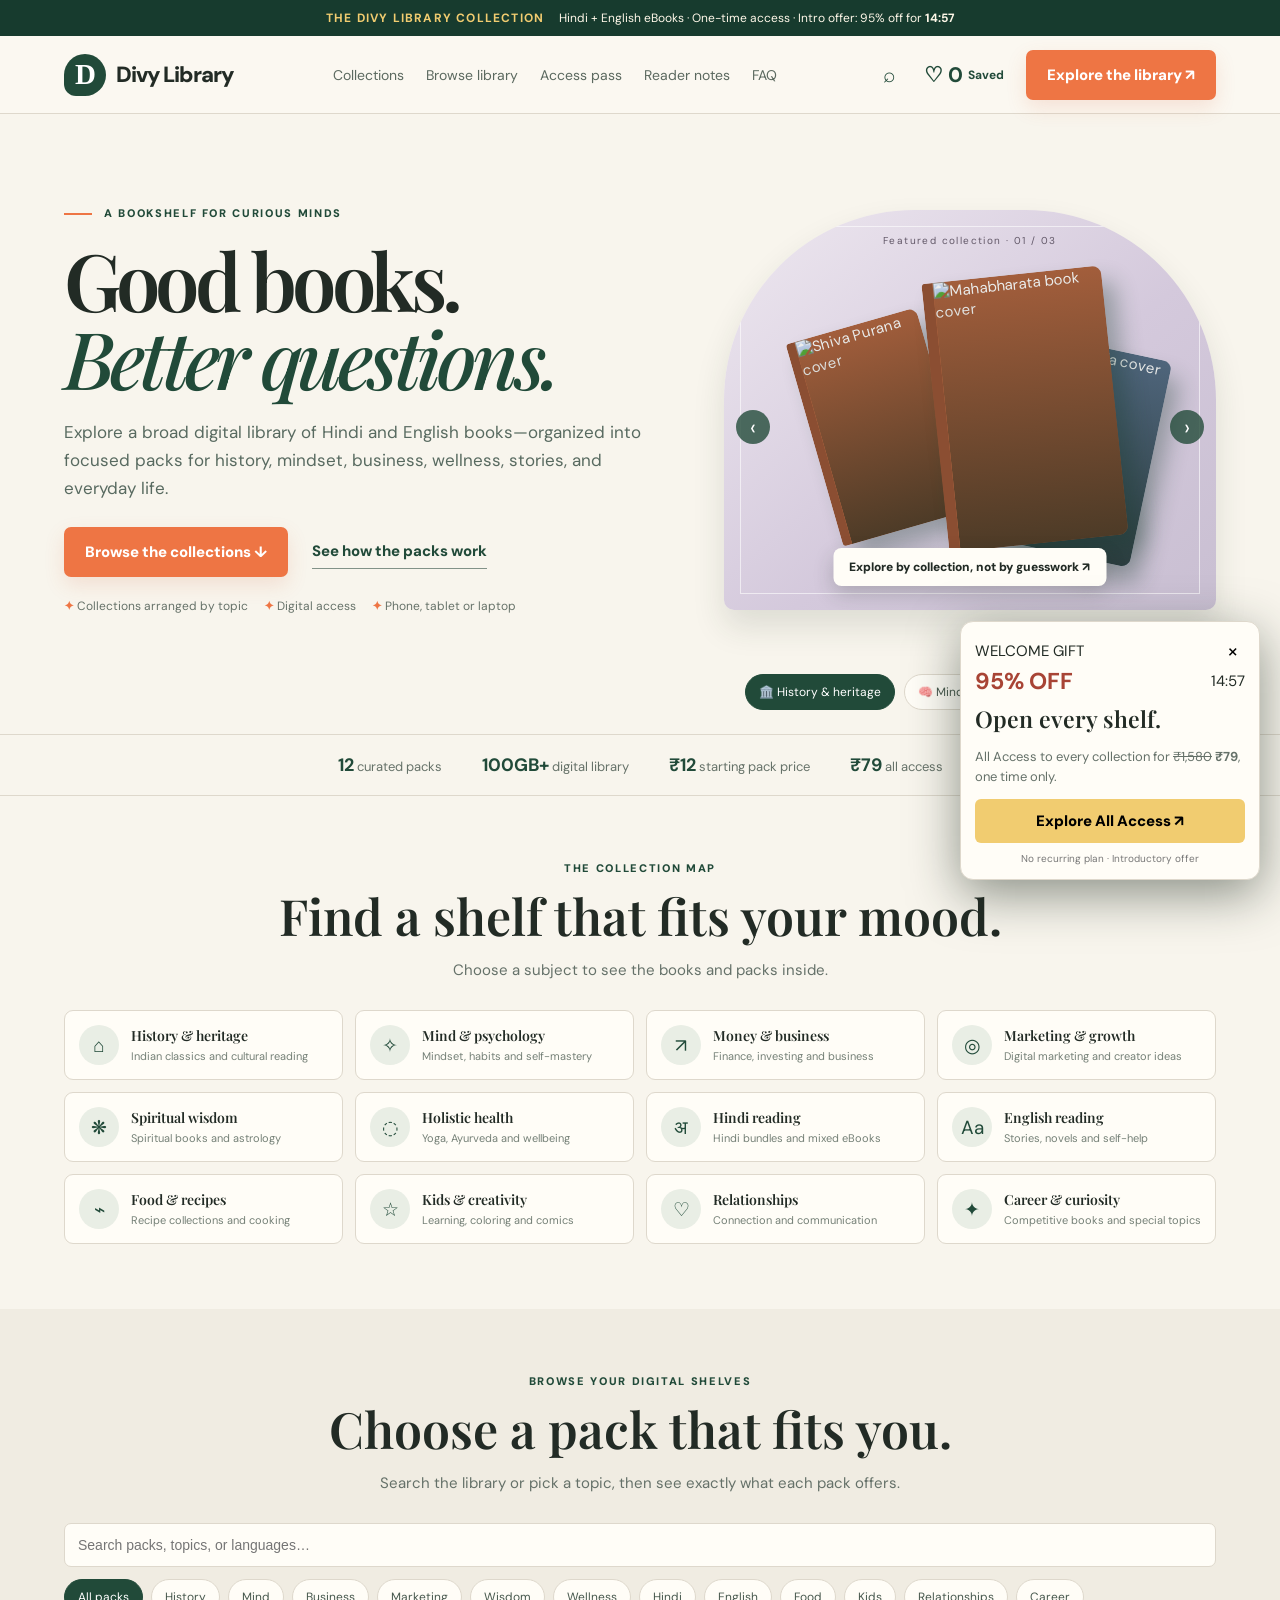
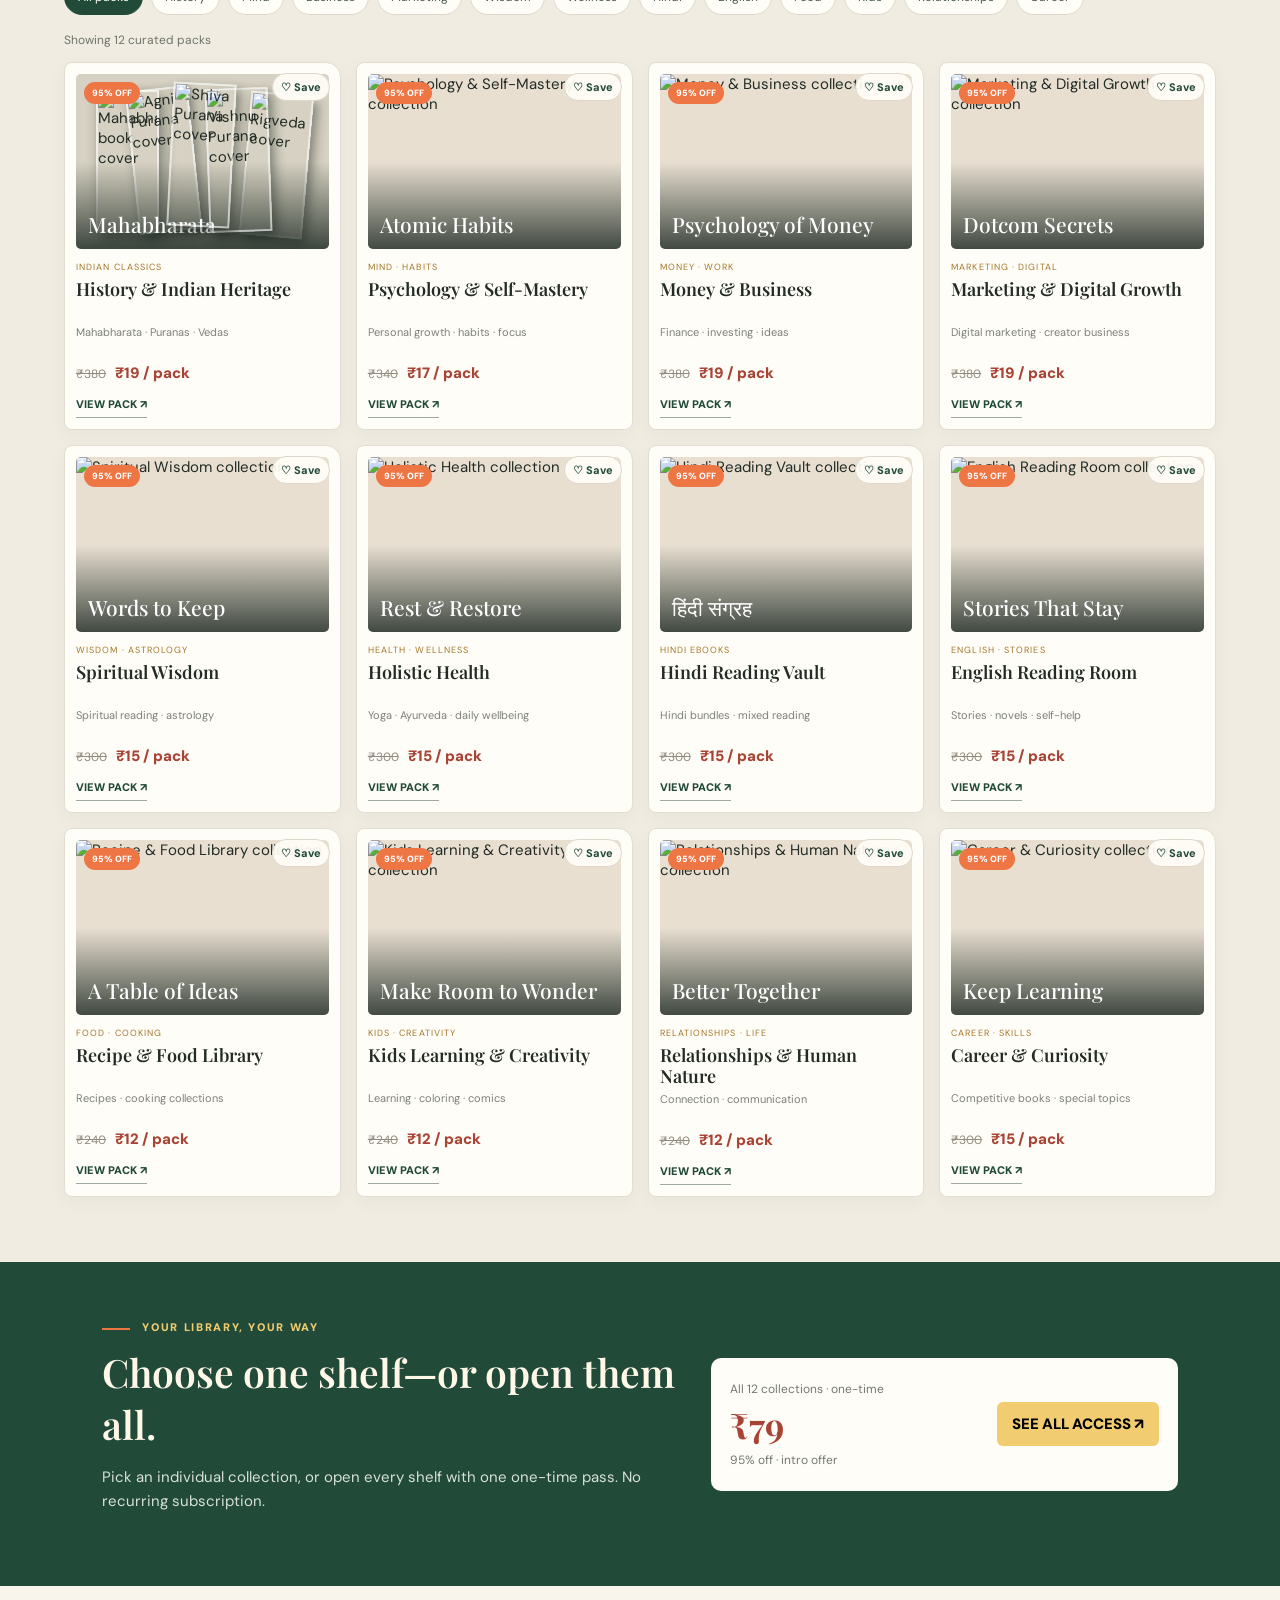
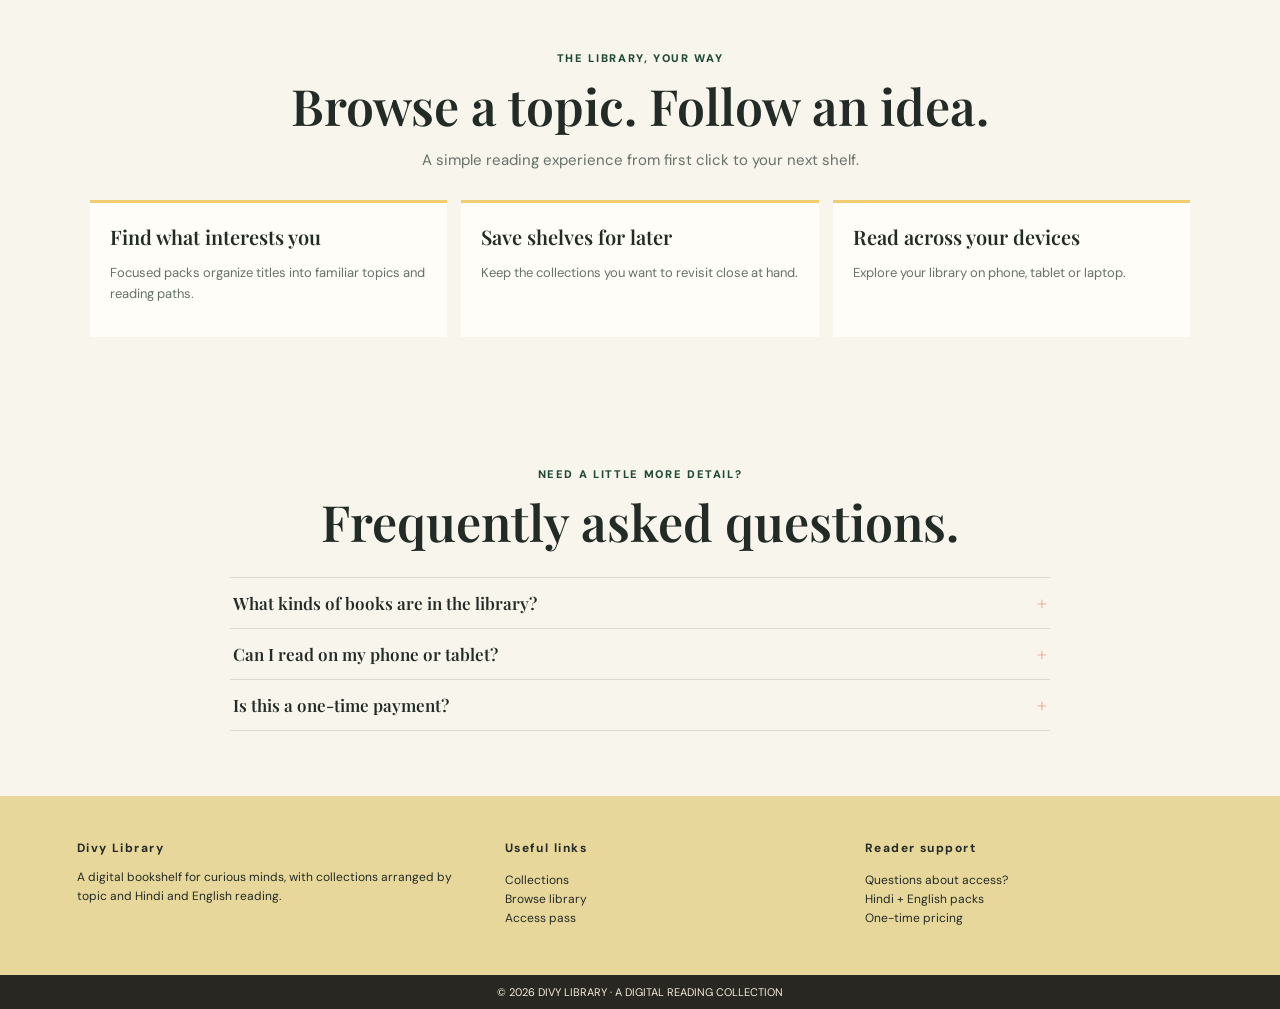
==== index.html @ f104935d "Initial site version" ====
<!doctype html>
<html lang="en">
<head>
<meta charset="utf-8"><meta name="viewport" content="width=device-width,initial-scale=1">
<title>Divy Library — Find your next good read</title>
<link rel="preconnect" href="https://fonts.googleapis.com"><link rel="preconnect" href="https://fonts.gstatic.com" crossorigin><link href="https://fonts.googleapis.com/css2?family=DM+Sans:wght@400;500;600;700;800&family=Playfair+Display:ital,wght@0,500;0,600;0,700;1,500;1,600&display=swap" rel="stylesheet">
<style>
:root{--paper:#f8f5ed;--ink:#222b25;--green:#214a39;--dark:#173b2e;--orange:#ee7544;--muted:#657169;--line:#ded8cc;--white:#fffdf7;--gold:#f1cc70}*{box-sizing:border-box}html{scroll-behavior:smooth}body{margin:0;background:var(--paper);color:var(--ink);font:15px 'DM Sans',Arial,sans-serif}button,a{font:inherit}button{cursor:pointer}a{color:inherit;text-decoration:none}.ticker{background:var(--dark);color:#fff8e9;text-align:center;padding:10px;font-size:12px}.ticker b{color:var(--gold);letter-spacing:.1em;margin-right:12px}.header{height:78px;padding:0 5%;display:flex;align-items:center;justify-content:space-between;border-bottom:1px solid var(--line);background:#fbf8f1}.logo{order:-1;display:flex;align-items:center;gap:10px;font-size:22px;font-weight:850;letter-spacing:-1px}.logo b{display:grid;place-items:center;width:42px;height:42px;border-radius:50% 50% 50% 12px;background:var(--green);color:#fff;font:700 29px Georgia}.navlinks,.tools{display:flex;align-items:center;gap:22px;color:#5b695f}.navlinks a{font-size:14px}.tools{gap:14px}.tools button{background:none;border:0;color:var(--green);font-size:21px}.explore,.primary{background:var(--orange);color:white;border:0;border-radius:7px;padding:15px 21px;font-weight:850;box-shadow:0 8px 20px #d9623725}.hero{max-width:1440px;margin:auto;min-height:560px;padding:66px 5% 34px;display:grid;grid-template-columns:1.1fr .9fr;gap:5%;align-items:center}.eyebrow{text-transform:uppercase;letter-spacing:.15em;font-size:11px;font-weight:850;color:var(--green)}.eyebrow:before{content:'';display:inline-block;width:28px;height:2px;background:var(--orange);vertical-align:middle;margin-right:12px}.hero h1{font:600 clamp(50px,6.2vw,86px)/.98 'Playfair Display',Georgia,serif;letter-spacing:-.06em;margin:21px 0}.hero h1 em{color:var(--green);font-weight:500}.lead{max-width:700px;color:#586a60;font-size:17px;line-height:1.65}.actions{display:flex;align-items:center;gap:24px;margin-top:25px}.text-btn{border:0;border-bottom:1px solid #829288;background:none;color:var(--green);padding:7px 0;font-weight:800}.meta{display:flex;gap:16px;flex-wrap:wrap;margin-top:21px;color:#667269;font-size:12px}.meta b{color:var(--orange)}.stage{height:400px;position:relative;overflow:hidden;border-radius:190px 190px 10px 10px;background:linear-gradient(140deg,#eee8f0,#d4c9dc 56%,#c9bfd2);box-shadow:0 17px 32px #26382b20}.stage:before{content:'';position:absolute;inset:16px;border:1px solid #fff9}.stage-label{position:absolute;z-index:5;top:24px;width:100%;text-align:center;color:#615767;font-size:10px;letter-spacing:.14em}.side,.cover{position:absolute;display:flex;flex-direction:column;justify-content:space-between;overflow:hidden;color:white;background:#ad623e;box-shadow:12px 16px 22px #193b2c55}.side{z-index:2;left:18%;top:28%;width:135px;height:210px;padding:13px;border-left:9px solid #0003;border-radius:4px 9px 9px 4px;transform:rotate(-16deg)}.side.right{left:auto;right:13%;top:34%;background:#536a83;transform:rotate(12deg)}.side img,.cover img{position:absolute;inset:0;width:100%;height:100%;object-fit:cover}.side:after,.cover:after{content:'';position:absolute;inset:0;background:linear-gradient(#17251a12,#17251aa3)}.side small,.side span,.cover small,.cover strong,.cover span{z-index:1}.side small,.cover small{font-size:8px;letter-spacing:.12em}.side span{font:500 20px Georgia;max-width:110px}.side small,.side span,.cover small,.cover strong,.cover span{display:none}.cover{--c:#ad573d;z-index:4;left:43%;top:16%;width:180px;height:270px;padding:17px;border-radius:4px 9px 9px 4px;border-left:11px solid #0003;transform:rotate(-6deg)}.cover strong{font:500 26px/.98 'Playfair Display',Georgia;max-width:150px}.cover span{font-size:8px;letter-spacing:.1em}.cover.arrive{animation:book-arrive .72s cubic-bezier(.16,.78,.22,1) both}@keyframes book-arrive{0%{opacity:0;transform:translateX(150px) rotate(16deg) scale(.84)}72%{opacity:1;transform:translateX(-12px) rotate(-9deg) scale(1.035)}100%{opacity:1;transform:rotate(-6deg) scale(1)}}.caption{position:absolute;z-index:6;bottom:24px;left:50%;transform:translateX(-50%);white-space:nowrap;background:var(--white);border-radius:8px;padding:11px 16px;font-size:12px;font-weight:850;box-shadow:0 8px 20px #23312838}.arrow{position:absolute;z-index:7;top:50%;border:0;border-radius:50%;width:34px;height:34px;background:#214a39c9;color:white;font-size:22px}.prev{left:12px}.next{right:12px}.picks{display:flex;justify-content:center;gap:9px;flex-wrap:wrap;padding:0 4% 24px}.pick,.filter{border:1px solid var(--line);border-radius:22px;background:var(--white);color:#48594e;padding:9px 13px;font-size:12px}.pick.active,.filter.active{background:var(--green);border-color:var(--green);color:#fff}.stats{display:flex;justify-content:center;gap:40px;flex-wrap:wrap;padding:18px;border-block:1px solid var(--line);color:#667269;font-size:13px}.stats b{color:var(--green);font-size:18px}.section{padding:65px 5%}.head{max-width:760px;text-align:center;margin:0 auto 28px}.head .eyebrow:before{display:none}.head h2{font:600 clamp(34px,4vw,50px)/1.1 'Playfair Display',Georgia;margin:13px 0}.head p{color:var(--muted);line-height:1.6}.collection-grid{max-width:1280px;margin:auto;display:grid;grid-template-columns:repeat(4,minmax(0,1fr));gap:12px}.collection{display:flex;align-items:center;gap:12px;text-align:left;background:var(--white);border:1px solid var(--line);border-radius:9px;padding:14px;transition:.2s}.collection:hover{transform:translateY(-3px);box-shadow:0 10px 22px #243a2910}.symbol{flex:none;width:40px;height:40px;display:grid;place-items:center;border-radius:50%;background:#e9eee5;color:var(--green);font-size:19px}.collection strong{display:block;font:600 14px 'Playfair Display',Georgia}.collection small{display:block;margin-top:4px;color:#758077;font-size:11px;line-height:1.4}.library{background:#f0ece2}.toolbar{max-width:1280px;margin:0 auto 17px}.search{width:100%;padding:13px;border:1px solid var(--line);border-radius:7px;background:var(--white);font-size:14px}.filters{display:flex;flex-wrap:wrap;gap:8px;margin-top:12px}.result{max-width:1280px;margin:0 auto 14px;color:#70746c;font-size:12px}.grid{max-width:1280px;margin:auto;display:grid;grid-template-columns:repeat(4,minmax(0,1fr));gap:15px}.pack{padding:11px;border:1px solid #e3ddd1;border-radius:8px 15px 8px 8px;background:var(--white);box-shadow:0 5px 18px #2637280a}.pack[hidden]{display:none}.art{height:175px;position:relative;overflow:hidden;margin-bottom:12px;background:#e8dfd1;border-radius:5px}.art img{width:100%;height:100%;object-fit:cover}.art .stack{position:absolute;inset:0;overflow:hidden;background:#d6d1c2}.art .stack img{position:absolute;width:25%;height:82%;top:9%;left:8%;object-fit:cover;border:2px solid #fff9;box-shadow:4px 6px 12px #10191475}.art .stack img:nth-child(2){left:22%;top:8%;transform:rotate(-6deg)}.art .stack img:nth-child(3){left:37%;top:5%;transform:rotate(3deg);z-index:2}.art .stack img:nth-child(4){left:52%;top:8%;transform:rotate(-2deg);z-index:1}.art .stack img:nth-child(5){left:67%;top:11%;transform:rotate(5deg)}.art:after{content:'';position:absolute;inset:50% 0 0;background:linear-gradient(transparent,#17241dcc)}.art strong{position:absolute;z-index:1;left:12px;bottom:11px;color:white;font:500 21px 'Playfair Display',Georgia}.sale{position:absolute;z-index:2;top:8px;left:8px;background:var(--orange);color:white;border-radius:20px;padding:5px 8px;font-size:9px;font-weight:850}.label{font-size:9px;letter-spacing:.12em;color:#a47729}.pack h3{font:600 18px/1.15 'Playfair Display',Georgia;margin:6px 0;min-height:40px}.topics{min-height:30px;color:#7d8179;font-size:11px}.price{margin:8px 0;color:#a84435;font-weight:850}.price del{color:#928c80;font-size:12px;margin-right:6px;font-weight:400}.view{border:0;border-bottom:1px solid #9eaa9d;background:none;color:var(--green);font-size:11px;font-weight:850;padding:6px 0}.pricing{display:grid;grid-template-columns:1.25fr 1fr;gap:25px;align-items:center;padding:58px 8%;background:var(--green);color:#fff8e9}.pricing h2{font:600 39px 'Playfair Display';margin:12px 0}.pricing p{color:#d8e1d8;line-height:1.6}.price-card{display:flex;align-items:center;justify-content:space-between;gap:16px;padding:19px;border-radius:10px;background:var(--white);color:var(--ink)}.price-card span{display:block;color:#72786f;font-size:12px;margin:4px 0}.price-card strong{font:700 35px 'Playfair Display';color:#a84435}.price-card button,.offer-cta{border:0;border-radius:6px;background:var(--gold);padding:12px 15px;font-weight:850}.benefits{max-width:1100px;margin:auto;display:grid;grid-template-columns:repeat(3,1fr);gap:14px}.benefit{padding:20px;background:var(--white);border-top:3px solid var(--gold)}.benefit strong{font:600 20px 'Playfair Display'}.benefit p,details p{color:var(--muted);font-size:13px;line-height:1.55}.faq{max-width:820px;margin:auto}details{border-top:1px solid var(--line);padding:14px 3px}details:last-child{border-bottom:1px solid var(--line)}summary{cursor:pointer;list-style:none;font:600 17px 'Playfair Display'}summary:after{content:'+';float:right;color:var(--orange)}details[open] summary:after{content:'−'}.footer{padding:32px 6%;display:grid;grid-template-columns:1.2fr 1fr 1fr;gap:22px;background:#e8d79b}.footer h3{font-size:12px;letter-spacing:.12em}.footer p,.footer li{font-size:12px;line-height:1.6}.footer ul{list-style:none;padding:0}.copyright{text-align:center;background:#282721;color:#f4ecda;padding:10px;font-size:11px}.offer{display:none;position:fixed;z-index:20;right:20px;bottom:20px;width:min(300px,calc(100% - 24px));padding:14px;background:var(--white);border:1px solid var(--line);border-radius:13px;box-shadow:0 14px 50px #1d2b2080}.offer.show{display:block;animation:pop .35s ease both}@keyframes pop{from{opacity:0;transform:translateY(12px)}to{opacity:1;transform:none}}.offer-top{display:flex;justify-content:space-between;align-items:center}.offer-top b{color:#a84435;font-size:23px}.offer-top button{border:0;background:none;font-size:21px}.offer h3{font:600 23px 'Playfair Display';margin:7px 0}.offer p{font-size:13px;color:var(--muted);line-height:1.5}.offer-cta{width:100%}.offer small{display:block;text-align:center;margin-top:9px;color:#777;font-size:10px}.progress{position:fixed;top:0;left:0;height:3px;background:var(--orange);z-index:22;width:0}.top{position:fixed;display:none;bottom:18px;right:18px;width:40px;height:40px;border:0;border-radius:50%;background:var(--green);color:white;font-size:20px}.top.show{display:block}
@media(max-width:950px){.navlinks{gap:12px}.navlinks a{font-size:12px}.hero{gap:25px}.collection-grid,.grid{grid-template-columns:repeat(3,minmax(0,1fr))}}@media(max-width:700px){.header{height:auto;min-height:68px;display:grid;grid-template-columns:1fr auto;padding:9px 4%}.logo{order:0;grid-column:1;grid-row:1;justify-self:start;font-size:18px}.logo b{width:34px;height:34px;font-size:23px}.navlinks{order:1;grid-column:1/-1;grid-row:2;justify-content:space-between;gap:6px;padding:10px 0 3px}.navlinks a{font-size:10px}.tools{order:2;grid-column:2;grid-row:1;justify-self:end}.tools .explore{display:none}.ticker{font-size:9px}.hero{grid-template-columns:1fr;padding:38px 5% 20px;gap:23px}.hero h1{font-size:clamp(46px,12vw,68px)}.lead{font-size:15px}.stage{height:350px}.section{padding:48px 5%}.collection-grid,.grid{grid-template-columns:repeat(2,minmax(0,1fr));gap:9px}.collection{padding:10px;gap:8px}.symbol{width:33px;height:33px}.collection strong{font-size:12px}.collection small{font-size:10px}.art{height:140px}.pack{padding:8px}.pack h3{font-size:15px}.pricing{grid-template-columns:1fr;padding:42px 6%}.price-card{flex-wrap:wrap}.benefits{grid-template-columns:1fr}.footer{grid-template-columns:1fr 1fr}.footer section:first-child{grid-column:1/-1}.stats{gap:10px 20px;font-size:11px}}@media(max-width:760px){.offer{width:min(264px,calc(100% - 20px));right:10px;bottom:10px;padding:10px}.offer h3{font-size:17px;margin:5px 0}.offer-top b{font-size:19px}.offer p{font-size:10px;line-height:1.35;margin:6px 0}.offer-cta{padding:9px}.offer small{margin-top:6px}}@media(max-width:390px){.collection-grid,.grid{grid-template-columns:1fr}.stage{height:320px}.footer{grid-template-columns:1fr}.footer section:first-child{grid-column:auto}}
.side.arrive{animation:side-arrive .66s cubic-bezier(.16,.78,.22,1) both}.side.right.arrive{animation-name:side-arrive-right}@keyframes side-arrive{from{opacity:0;transform:translateX(-70px) rotate(-28deg) scale(.86)}to{opacity:1;transform:translateX(0) rotate(-16deg) scale(1)}}@keyframes side-arrive-right{from{opacity:0;transform:translateX(70px) rotate(24deg) scale(.86)}to{opacity:1;transform:translateX(0) rotate(12deg) scale(1)}}</style><style>.saved-trigger{display:flex;align-items:center;gap:5px;border:0;background:none;color:var(--green);font-size:13px;font-weight:700;padding:8px}.saved-trigger>span{font-size:21px}.saved-trigger small{font-size:12px}.saved-trigger.saved-on{color:var(--orange)}.pack{position:relative}.pack .save-toggle{position:absolute;right:10px;top:10px;z-index:3;padding:6px 8px;background:#fffdf7ed}.save-toggle{border:1px solid var(--line);border-radius:22px;background:var(--white);color:var(--green);padding:6px 8px;font-size:11px;font-weight:750}.save-toggle.is-saved{background:#f9e7df;border-color:#eeb9a7;color:#a84435}.saved-trigger:focus-visible,.save-toggle:focus-visible{outline:3px solid var(--gold);outline-offset:2px}</style> <style>.picks{justify-content:flex-end;max-width:1280px;margin:0 auto;padding:0 5% 24px}@media(max-width:520px){.picks{justify-content:flex-end;padding-left:5%;padding-right:5%}}</style></head>
<body><div id="app"><div class="ticker"><b>THE DIVY LIBRARY COLLECTION</b> Hindi + English eBooks · One-time access · Intro offer: 95% off for <strong id="clock">15:00</strong></div>
<header class="header"><nav class="navlinks"><a href="#collections">Collections</a><a href="#library">Browse library</a><a href="#access">Access pass</a><a href="#notes">Reader notes</a><a href="#faq">FAQ</a></nav><div class="logo"><b>D</b><span>Divy Library</span></div><div class="tools"><button aria-label="Search" id="jump">⌕</button><button class="saved-trigger" id="saved-trigger" type="button" aria-pressed="false"><span>♡</span> <b id="saved-count">0</b><small>Saved</small></button><a class="explore" href="#library">Explore the library ↗</a></div></header>
<main><section class="hero"><div><div class="eyebrow" id="kicker">A bookshelf for curious minds</div><h1 id="headline">Good books.<br><em>Better questions.</em></h1><p class="lead" id="lead">Explore a broad digital library of Hindi and English books—organized into focused packs for history, mindset, business, wellness, stories, and everyday life.</p><div class="actions"><a class="primary" href="#collections">Browse the collections ↓</a><button class="text-btn" id="next">See how the packs work</button></div><div class="meta"><span><b>✦</b> Collections arranged by topic</span><span><b>✦</b> Digital access</span><span><b>✦</b> Phone, tablet or laptop</span></div></div><div class="stage"><div class="stage-label">Featured collection · <span id="slide-no">01 / 03</span></div><div class="side"><img id="side-img-left" src="https://bookkish.com/cdn/shop/products/shivpuran_892x.jpg?v=1724674452" alt="Shiva Purana cover"><small>ALSO IN THIS PACK</small><span id="side-title-left">Shiva Purana</span></div><div class="side right"><img id="side-img-right" src="https://cdn.exoticindia.com/images/products/original/books-2019-009/mzi097.webp" alt="Rigveda cover"><small>ALSO IN THIS PACK</small><span id="side-title-right">Rigveda</span></div><div class="cover"><img id="hero-img" src="https://cdn01.sapnaonline.com/product_media/9788172764654/md_9788172764654.jpg" alt="Mahabharata book cover"><small id="cover-brand">DIVY LIBRARY · HERITAGE</small><strong id="cover-title">Mahabharata</strong><span id="cover-subtitle">INDIAN CLASSIC · HISTORY & HERITAGE</span></div><button class="arrow prev" id="prev">‹</button><button class="arrow next" id="forward">›</button><div class="caption">Explore by collection, not by guesswork ↗</div></div></section></section></section>
<div class="picks"><button class="pick active" data-pick="0">🏛️ History & heritage</button><button class="pick" data-pick="1">🧠 Mind & psychology</button><button class="pick" data-pick="2">📈 Money & business</button></div><div class="stats"><span><b>12</b> curated packs</span><span><b>100GB+</b> digital library</span><span><b>₹12</b> starting pack price</span><span><b>₹79</b> all access</span></div>
<section class="section" id="collections"><div class="head"><div class="eyebrow">The collection map</div><h2>Find a shelf that fits your mood.</h2><p>Choose a subject to see the books and packs inside.</p></div><div class="collection-grid"><div role="button" tabindex="0" class="collection" data-jump="history"><span class="symbol">⌂</span><span><strong>History & heritage</strong><small>Indian classics and cultural reading</small></span></div><div role="button" tabindex="0" class="collection" data-jump="mind"><span class="symbol">✧</span><span><strong>Mind & psychology</strong><small>Mindset, habits and self-mastery</small></span></div><div role="button" tabindex="0" class="collection" data-jump="money"><span class="symbol">↗</span><span><strong>Money & business</strong><small>Finance, investing and business</small></span></div><div role="button" tabindex="0" class="collection" data-jump="marketing"><span class="symbol">◎</span><span><strong>Marketing & growth</strong><small>Digital marketing and creator ideas</small></span></div><div role="button" tabindex="0" class="collection" data-jump="spirituality"><span class="symbol">❋</span><span><strong>Spiritual wisdom</strong><small>Spiritual books and astrology</small></span></div><div role="button" tabindex="0" class="collection" data-jump="wellness"><span class="symbol">◌</span><span><strong>Holistic health</strong><small>Yoga, Ayurveda and wellbeing</small></span></div><div role="button" tabindex="0" class="collection" data-jump="hindi"><span class="symbol">अ</span><span><strong>Hindi reading</strong><small>Hindi bundles and mixed eBooks</small></span></div><div role="button" tabindex="0" class="collection" data-jump="english"><span class="symbol">Aa</span><span><strong>English reading</strong><small>Stories, novels and self-help</small></span></div><div role="button" tabindex="0" class="collection" data-jump="food"><span class="symbol">⌁</span><span><strong>Food & recipes</strong><small>Recipe collections and cooking</small></span></div><div role="button" tabindex="0" class="collection" data-jump="kids"><span class="symbol">☆</span><span><strong>Kids & creativity</strong><small>Learning, coloring and comics</small></span></div><div role="button" tabindex="0" class="collection" data-jump="relationships"><span class="symbol">♡</span><span><strong>Relationships</strong><small>Connection and communication</small></span></div><div role="button" tabindex="0" class="collection" data-jump="career"><span class="symbol">✦</span><span><strong>Career & curiosity</strong><small>Competitive books and special topics</small></span></div></div></section>
<section class="section library" id="library"><div class="head"><div class="eyebrow">Browse your digital shelves</div><h2>Choose a pack that fits you.</h2><p>Search the library or pick a topic, then see exactly what each pack offers.</p></div><div class="toolbar"><input class="search" id="search" type="search" placeholder="Search packs, topics, or languages…"><div class="filters"><button class="filter active" data-filter="all">All packs</button><button class="filter" data-filter="history">History</button><button class="filter" data-filter="mind">Mind</button><button class="filter" data-filter="money">Business</button><button class="filter" data-filter="marketing">Marketing</button><button class="filter" data-filter="spirituality">Wisdom</button><button class="filter" data-filter="wellness">Wellness</button><button class="filter" data-filter="hindi">Hindi</button><button class="filter" data-filter="english">English</button><button class="filter" data-filter="food">Food</button><button class="filter" data-filter="kids">Kids</button><button class="filter" data-filter="relationships">Relationships</button><button class="filter" data-filter="career">Career</button></div></div><div class="result" id="count">Showing 12 curated packs</div><div class="grid" id="packs"></div><p class="empty-state" id="empty" hidden>No shelves match this search.</p></section>
<section class="pricing" id="access"><div><div class="eyebrow" style="color:#f0cd71">Your library, your way</div><h2>Choose one shelf—or open them all.</h2><p>Pick an individual collection, or open every shelf with one one-time pass. No recurring subscription.</p></div><div class="price-card"><div><span>All 12 collections · one-time</span><strong>₹79</strong><span>95% off · intro offer</span></div><button id="buy">SEE ALL ACCESS ↗</button></div></section>
<section class="section" id="notes"><div class="head"><div class="eyebrow">The library, your way</div><h2>Browse a topic. Follow an idea.</h2><p>A simple reading experience from first click to your next shelf.</p></div><div class="benefits"><article class="benefit"><strong>Find what interests you</strong><p>Focused packs organize titles into familiar topics and reading paths.</p></article><article class="benefit"><strong>Save shelves for later</strong><p>Keep the collections you want to revisit close at hand.</p></article><article class="benefit"><strong>Read across your devices</strong><p>Explore your library on phone, tablet or laptop.</p></article></div></section>
<section class="section" id="faq"><div class="head"><div class="eyebrow">Need a little more detail?</div><h2>Frequently asked questions.</h2></div><div class="faq"><details><summary>What kinds of books are in the library?</summary><p>Hindi and English books across focused subject collections.</p></details><details><summary>Can I read on my phone or tablet?</summary><p>Yes, browse on your phone, tablet or laptop.</p></details><details><summary>Is this a one-time payment?</summary><p>The access pass is a one-time payment with no recurring plan.</p></details></div></section></main>
<footer class="footer"><section><h3>Divy Library</h3><p>A digital bookshelf for curious minds, with collections arranged by topic and Hindi and English reading.</p></section><section><h3>Useful links</h3><ul><li><a href="#collections">Collections</a></li><li><a href="#library">Browse library</a></li><li><a href="#access">Access pass</a></li></ul></section><section><h3>Reader support</h3><ul><li>Questions about access?</li><li>Hindi + English packs</li><li>One-time pricing</li></ul></section></footer><div class="copyright">© 2026 DIVY LIBRARY · A DIGITAL READING COLLECTION</div>
<aside class="offer" id="offer"><div class="offer-top"><span>WELCOME GIFT</span><button id="close-offer">×</button></div><div class="offer-top"><b>95% OFF</b><span id="clock2">15:00</span></div><h3>Open every shelf.</h3><p>All Access to every collection for <del>₹1,580</del> <strong>₹79</strong>, one time only.</p><button class="offer-cta" id="offer-cta">Explore All Access ↗</button><small>No recurring plan · Introductory offer</small></aside><div class="progress" id="progress"></div><button class="top" id="top">↑</button></div>
<script>
(()=>{const packs=[['history','History & Indian Heritage','INDIAN CLASSICS','Mahabharata · Puranas · Vedas','Mahabharata','https://cdn01.sapnaonline.com/product_media/9788172764654/md_9788172764654.jpg',19,380],['mind','Psychology & Self-Mastery','MIND · HABITS','Personal growth · habits · focus','Atomic Habits','https://m.media-amazon.com/images/I/81dYhMkYd7L._AC_UF894%2C1000_QL80_.jpg',17,340],['money','Money & Business','MONEY · WORK','Finance · investing · ideas','Psychology of Money','https://images.unsplash.com/photo-1660854088062-c178a98550cd?auto=format&fit=crop&w=1000&q=80',19,380],['marketing','Marketing & Digital Growth','MARKETING · DIGITAL','Digital marketing · creator business','Dotcom Secrets','https://images.unsplash.com/photo-1497366754035-f200968a6e72?auto=format&fit=crop&w=1000&q=80',19,380],['spirituality','Spiritual Wisdom','WISDOM · ASTROLOGY','Spiritual reading · astrology','Words to Keep','https://images.unsplash.com/photo-1500530855697-b586d89ba3ee?auto=format&fit=crop&w=1000&q=80',15,300],['wellness','Holistic Health','HEALTH · WELLNESS','Yoga · Ayurveda · daily wellbeing','Rest & Restore','https://images.unsplash.com/photo-1544367567-0f2fcb009e0b?auto=format&fit=crop&w=1000&q=80',15,300],['hindi','Hindi Reading Vault','HINDI EBOOKS','Hindi bundles · mixed reading','हिंदी संग्रह','https://images.unsplash.com/photo-1519682337058-a94d519337bc?auto=format&fit=crop&w=1000&q=80',15,300],['english','English Reading Room','ENGLISH · STORIES','Stories · novels · self-help','Stories That Stay','https://images.unsplash.com/photo-1507842217343-583bb7270b66?auto=format&fit=crop&w=1000&q=80',15,300],['food','Recipe & Food Library','FOOD · COOKING','Recipes · cooking collections','A Table of Ideas','https://images.unsplash.com/photo-1490645935967-10de6ba17061?auto=format&fit=crop&w=1000&q=80',12,240],['kids','Kids Learning & Creativity','KIDS · CREATIVITY','Learning · coloring · comics','Make Room to Wonder','https://images.unsplash.com/photo-1503454537195-1dcabb73ffb9?auto=format&fit=crop&w=1000&q=80',12,240],['relationships','Relationships & Human Nature','RELATIONSHIPS · LIFE','Connection · communication','Better Together','https://images.unsplash.com/photo-1511632765486-a01980e01a18?auto=format&fit=crop&w=1000&q=80',12,240],['career','Career & Curiosity','CAREER · SKILLS','Competitive books · special topics','Keep Learning','https://images.unsplash.com/photo-1434030216411-0b793f4b4173?auto=format&fit=crop&w=1000&q=80',15,300]];const favKey='divyLibrarySavedV1';let saved;try{saved=JSON.parse(localStorage.getItem(favKey)||'{"packs":[],"categories":[]}')}catch{saved={packs:[]}}saved={packs:Array.isArray(saved.packs)?[...new Set(saved.packs)]:[]};localStorage.setItem(favKey,JSON.stringify(saved));let savedOnly=false;const hasSaved=(t,k)=>t==='packs'&&saved.packs.includes(k);const persistSaved=()=>localStorage.setItem(favKey,JSON.stringify(saved));const updateSavedUI=()=>{document.getElementById('saved-count').textContent=saved.packs.length;document.querySelectorAll('[data-favorite-pack],[data-favorite-category]').forEach(b=>{const type=b.hasAttribute('data-favorite-pack')?'packs':'categories',key=b.dataset.favoritePack||b.dataset.favoriteCategory,on=hasSaved(type,key);b.classList.toggle('is-saved',on);b.setAttribute('aria-pressed',on);b.textContent=type==='packs'?(on?'♥ Saved':'♡ Save'):(on?'♥':'♡')});};document.getElementById('packs').innerHTML=packs.map(p=>'<article class="pack" data-cat="'+p[0]+'" data-search="'+(p[1]+' '+p[2]+' '+p[3]).toLowerCase()+'"><div class="art"><span class="sale">95% OFF</span><img loading="lazy" src="'+p[5]+'" alt="'+p[1]+' collection"><strong>'+p[4]+'</strong></div><div class="label">'+p[2]+'</div><h3>'+p[1]+'</h3><div class="topics">'+p[3]+'</div><button class="save-toggle" type="button" data-favorite-pack="'+p[0]+'" aria-pressed="false">♡ Save</button><div class="price"><del>₹'+p[7]+'</del> ₹'+p[6]+' / pack</div><button class="view" type="button" onclick="openPack('+p[0]+')">VIEW PACK ↗</button></article>').join('');document.querySelector('.pack[data-cat="history"] .art').innerHTML='<span class="sale">95% OFF</span><div class="stack"><img src="https://cdn01.sapnaonline.com/product_media/9788172764654/md_9788172764654.jpg" alt="Mahabharata book cover"><img src="https://hindubookshop.com/cdn/shop/products/agni_purana_hindi_1024x1024%402x.jpg?v=1538480183" alt="Agni Purana cover"><img src="https://bookkish.com/cdn/shop/products/shivpuran_892x.jpg?v=1724674452" alt="Shiva Purana cover"><img src="https://rasbiharilal.com/cdn/shop/products/Visnu_Purana_1024x1024.jpg?v=1560692359" alt="Vishnu Purana cover"><img src="https://cdn.exoticindia.com/images/products/original/books-2019-009/mzi097.webp" alt="Rigveda cover"></div><strong>Mahabharata</strong>';let active='all';const cards=[...document.querySelectorAll('.pack')],search=document.getElementById('search');function filter(){let n=0;cards.forEach(c=>{const ok=(active==='all'||c.dataset.cat===active)&&(!savedOnly||hasSaved('packs',c.dataset.cat))&&(!search.value||c.textContent.toLowerCase().includes(search.value.toLowerCase()));c.hidden=!ok;if(ok)n++});document.getElementById('count').textContent='Showing '+n+(savedOnly?' saved':' curated')+' pack'+(n===1?'':'s');document.getElementById('empty').hidden=n!==0}function openPack(cat){active=cat;search.value="";document.querySelectorAll('.filter').forEach(b=>b.classList.toggle('active',b.dataset.filter===cat));filter();document.getElementById('library').scrollIntoView({behavior:'smooth'})}document.querySelectorAll('.filter').forEach(b=>b.onclick=()=>{active=b.dataset.filter;document.querySelectorAll('.filter').forEach(x=>x.classList.toggle('active',x===b));filter()});search.oninput=filter;document.querySelectorAll('[data-jump]').forEach(b=>b.onclick=e=>{if(e.target.closest('.collection-save'))return;active=b.dataset.jump;search.value='';document.querySelectorAll('.filter').forEach(x=>x.classList.toggle('active',x.dataset.filter===active));filter();document.getElementById('library').scrollIntoView({behavior:'smooth'})});document.getElementById('jump').onclick=()=>{document.getElementById('library').scrollIntoView({behavior:'smooth'});search.focus()};const slides=[
{name:"Mahabharata",image:"https://cdn01.sapnaonline.com/product_media/9788172764654/md_9788172764654.jpg",alt:"Mahabharata printed book cover",kicker:"A bookshelf for curious minds",headline:"Good books.<br><em>Better questions.</em>",brand:"DIVY LIBRARY · HERITAGE",subtitle:"INDIAN CLASSIC · HISTORY & HERITAGE",color:"#a44735",left:"Shiva Purana",leftImage:"https://bookkish.com/cdn/shop/products/shivpuran_892x.jpg?v=1724674452",right:"Rigveda",rightImage:"https://cdn.exoticindia.com/images/products/original/books-2019-009/mzi097.webp",leftAlt:"Shiva Purana book cover",rightAlt:"Rigveda book cover"},
{name:"Atomic Habits",image:"https://m.media-amazon.com/images/I/81dYhMkYd7L._AC_UF894%2C1000_QL80_.jpg",alt:"Atomic Habits by James Clear original book cover",kicker:"A little more room to grow",headline:"Read to know<br><em>yourself better.</em>",brand:"DIVY LIBRARY · MIND",subtitle:"HABITS · PSYCHOLOGY · SELF-GROWTH",color:"#3e705c",left:"Psychology of Money",leftImage:"https://images.thenile.io/r1000/9781804091043.jpg",right:"Atomic Habits",rightImage:"https://m.media-amazon.com/images/I/81dYhMkYd7L._AC_UF894%2C1000_QL80_.jpg",leftAlt:"The Psychology of Money book cover",rightAlt:"Atomic Habits book cover"},
{name:"The Psychology of Money",image:"https://images.thenile.io/r1000/9781804091043.jpg",alt:"The Psychology of Money by Morgan Housel original book cover",kicker:"Ideas that move you forward",headline:"Make room for<br><em>what’s next.</em>",brand:"DIVY LIBRARY · MONEY",subtitle:"MONEY · BEHAVIOR · INVESTING",color:"#405d79",left:"Atomic Habits",leftImage:"https://m.media-amazon.com/images/I/81dYhMkYd7L._AC_UF894%2C1000_QL80_.jpg",right:"The Psychology of Money",rightImage:"https://images.thenile.io/r1000/9781804091043.jpg",leftAlt:"Atomic Habits book cover",rightAlt:"The Psychology of Money book cover"}];
let i=0;function slide(n){i=(n+slides.length)%slides.length;const item=slides[i],cover=document.querySelector(".cover"),left=document.querySelector(".side:not(.right)"),right=document.querySelector(".side.right");document.getElementById("cover-title").textContent=item.name;document.getElementById("hero-img").src=item.image;document.getElementById("hero-img").alt=item.alt;document.getElementById("cover-brand").textContent=item.brand;document.getElementById("cover-subtitle").textContent=item.subtitle;document.getElementById("kicker").textContent=item.kicker;document.getElementById("headline").innerHTML=item.headline;document.getElementById("slide-no").textContent=String(i+1).padStart(2,"0")+" / 03";document.getElementById("side-title-left").textContent=item.left;document.getElementById("side-title-right").textContent=item.right;document.getElementById("side-img-left").src=item.leftImage;document.getElementById("side-img-left").alt=item.leftAlt;document.getElementById("side-img-right").src=item.rightImage;document.getElementById("side-img-right").alt=item.rightAlt;cover.style.setProperty("--c",item.color);cover.classList.remove("arrive");left.classList.remove("arrive");right.classList.remove("arrive");void cover.offsetWidth;cover.classList.add("arrive");left.classList.add("arrive");right.classList.add("arrive");document.querySelectorAll(".pick").forEach((b,j)=>b.classList.toggle("active",j===i));updateSavedUI()}document.getElementById('prev').onclick=()=>slide(i-1);document.getElementById('forward').onclick=()=>slide(i+1);document.getElementById('next').onclick=()=>slide(i+1);document.querySelectorAll('[data-pick]').forEach(b=>b.onclick=()=>slide(Number(b.dataset.pick)));updateSavedUI();document.querySelectorAll('.collection').forEach(b=>b.addEventListener('keydown',e=>{if(e.target===b&&(e.key==='Enter'||e.key===' ')){e.preventDefault();b.click()}}));document.getElementById('saved-trigger').onclick=()=>{savedOnly=!savedOnly;active='all';search.value='';document.getElementById('saved-trigger').classList.toggle('saved-on',savedOnly);document.getElementById('saved-trigger').setAttribute('aria-pressed',savedOnly);document.querySelectorAll('.filter').forEach(x=>x.classList.toggle('active',x.dataset.filter==='all'));filter();document.getElementById('library').scrollIntoView({behavior:'smooth'})};function toggleSaved(t,k){const a=saved[t],n=a.indexOf(k);if(n<0)a.push(k);else a.splice(n,1);persistSaved();updateSavedUI();if(savedOnly)filter()}document.addEventListener('click',e=>{const b=e.target.closest('[data-favorite-pack],[data-favorite-category]');if(b){e.preventDefault();e.stopPropagation();toggleSaved(b.hasAttribute('data-favorite-pack')?'packs':'categories',b.dataset.favoritePack||b.dataset.favoriteCategory)}});document.addEventListener('keydown',e=>{if(e.target.closest('.featured-layout')&&e.key==='ArrowRight')slide(i+1);if(e.target.closest('.featured-layout')&&e.key==='ArrowLeft')slide(i-1)});document.getElementById('buy').onclick=()=>document.getElementById('access').scrollIntoView({behavior:'smooth'});const offer=document.getElementById('offer'),end=Date.now()+900000;function tick(){let s=Math.max(0,Math.floor((end-Date.now())/1000)),v=String(Math.floor(s/60)).padStart(2,'0')+':'+String(s%60).padStart(2,'0');document.getElementById('clock').textContent=v;document.getElementById('clock2').textContent=v}tick();setInterval(tick,1000);setTimeout(()=>offer.classList.add('show'),450);document.getElementById('close-offer').onclick=()=>offer.classList.remove('show');document.getElementById('offer-cta').onclick=()=>{offer.classList.remove('show');document.getElementById('access').scrollIntoView({behavior:'smooth'})};const top=document.getElementById('top');addEventListener('scroll',()=>{let max=document.documentElement.scrollHeight-innerHeight;document.getElementById('progress').style.width=(max?scrollY/max*100:0)+'%';top.classList.toggle('show',scrollY>450)},{passive:true});top.onclick=()=>scrollTo({top:0,behavior:'smooth'});history.scrollRestoration='manual';if(!location.hash)scrollTo(0,0)})();
</script></body></html>
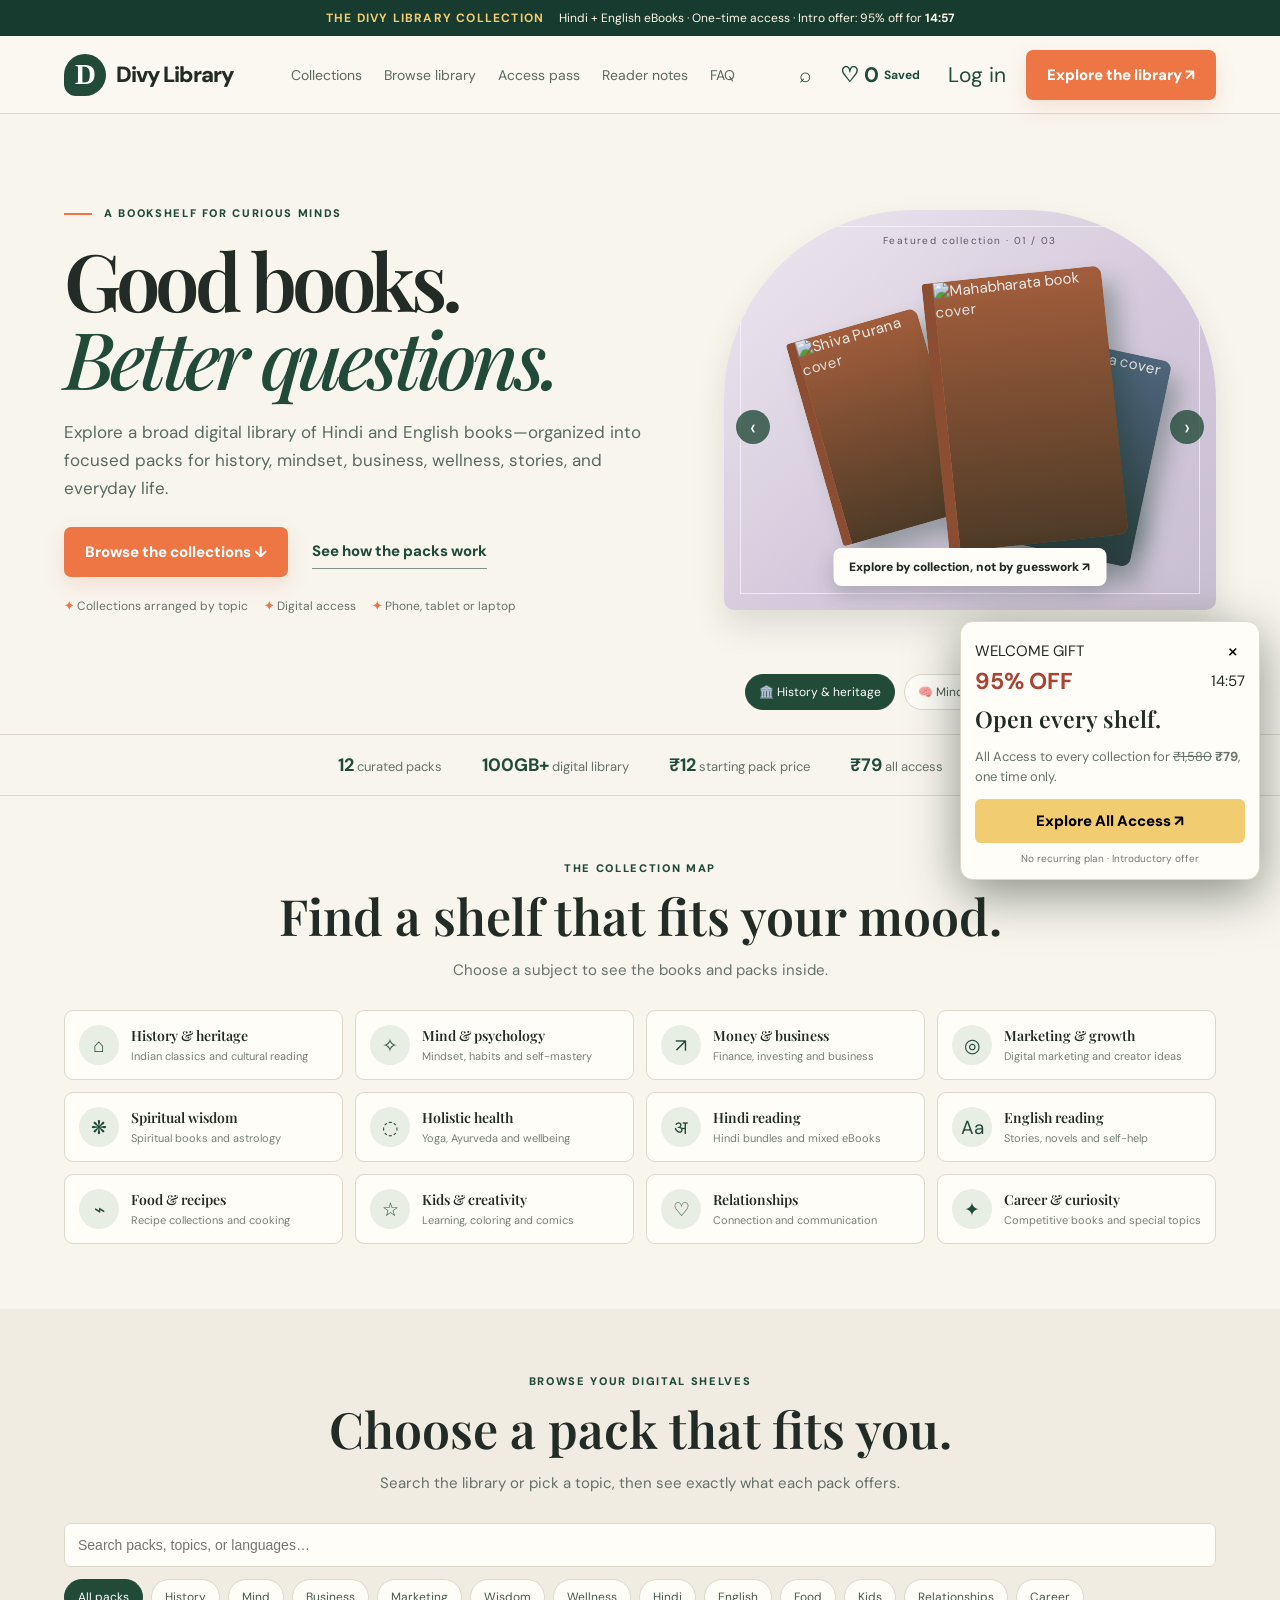
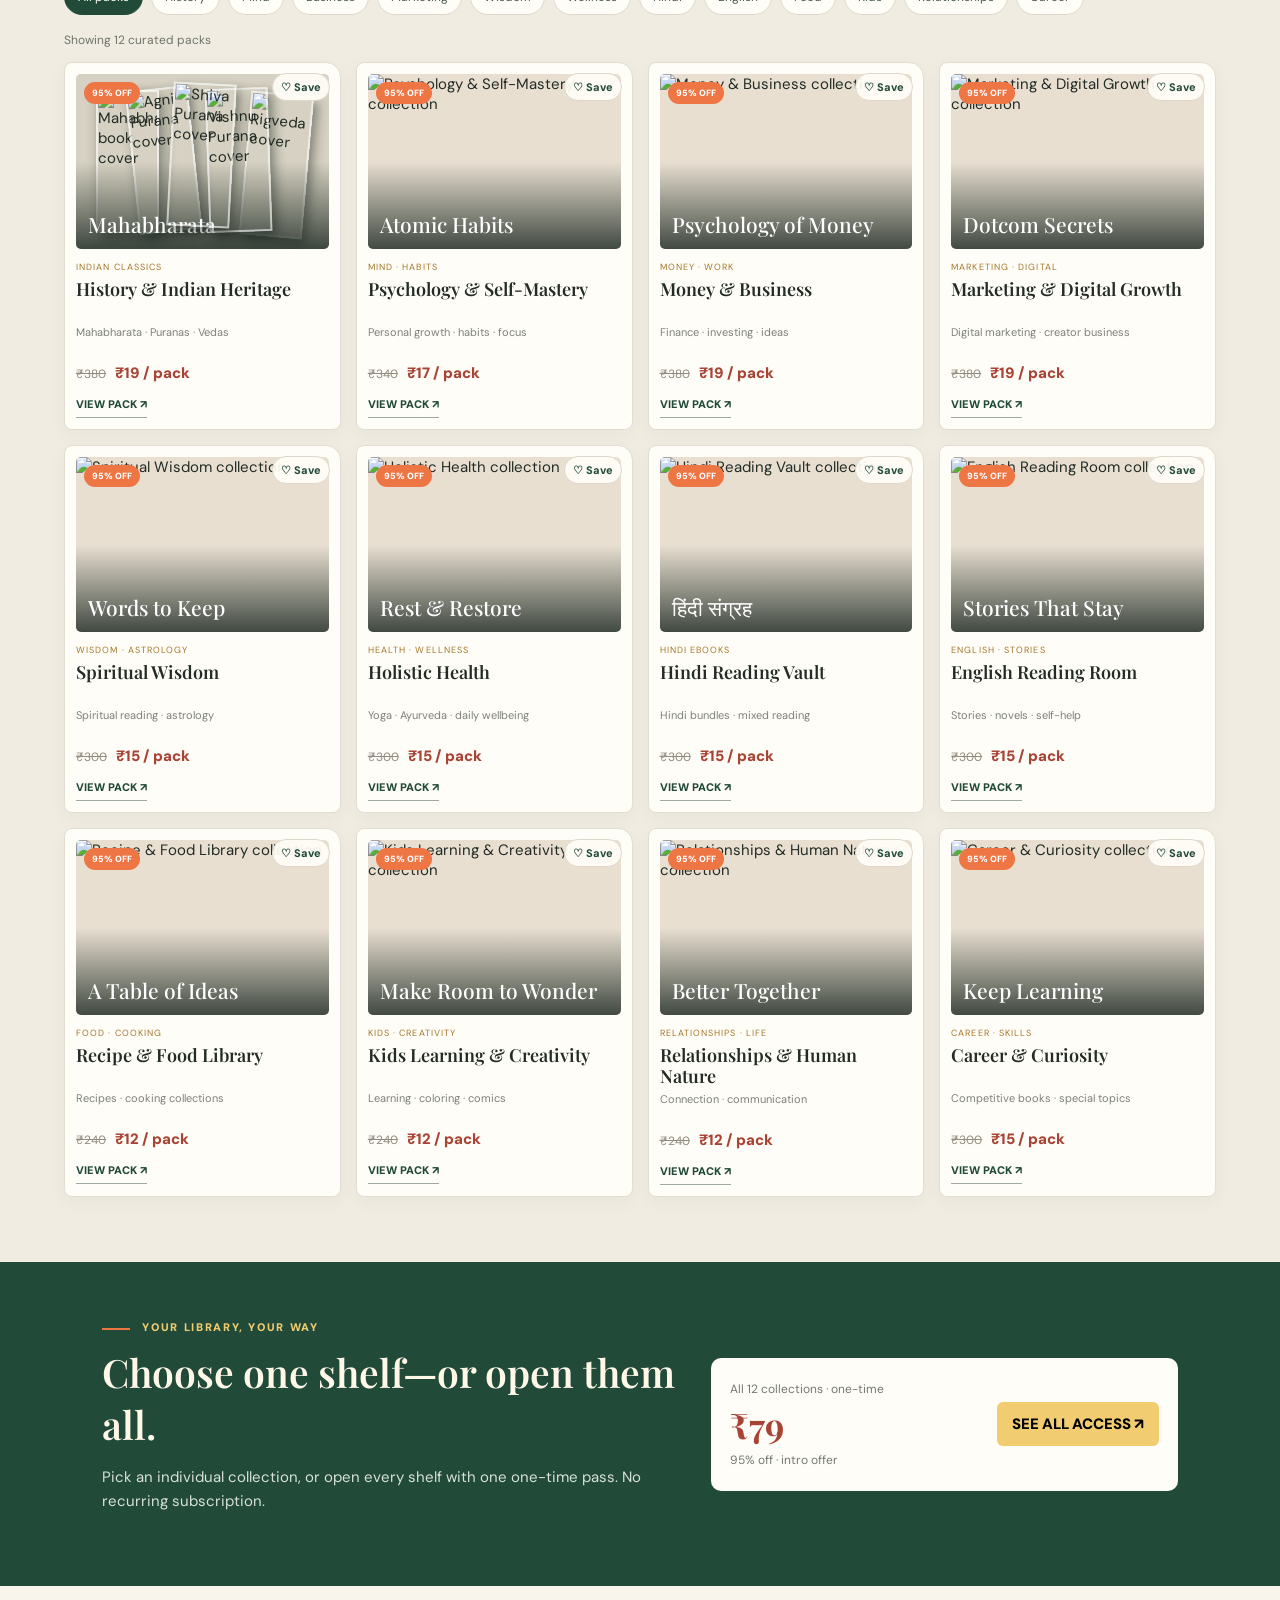
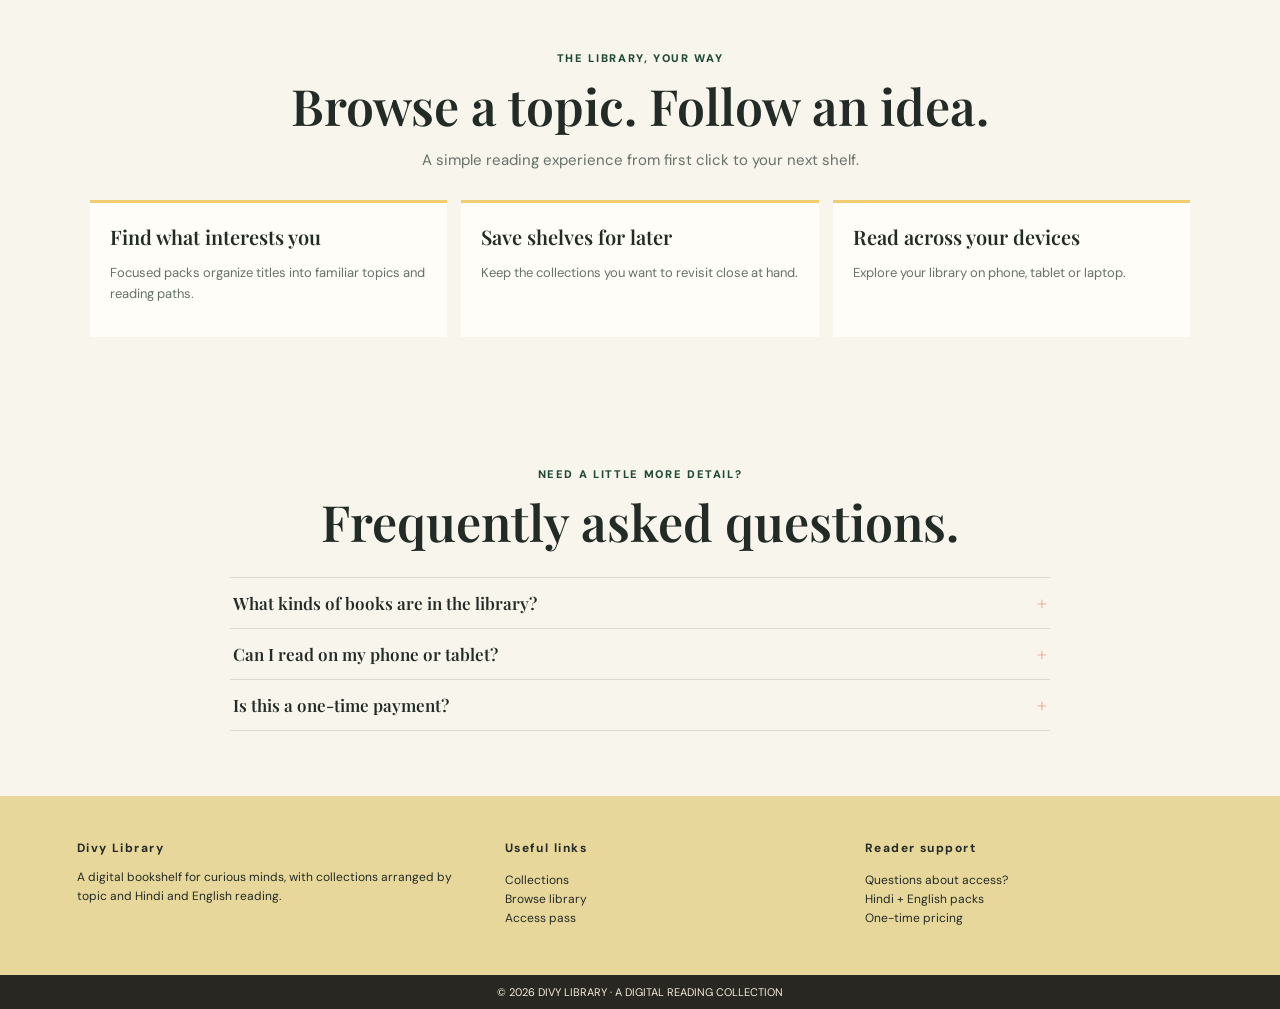
==== commit 924fcf1a: "Add account signup and login flow" ====
--- a/index.html
+++ b/index.html
@@ -3,13 +3,13 @@
 <head>
 <meta charset="utf-8"><meta name="viewport" content="width=device-width,initial-scale=1">
 <title>Divy Library — Find your next good read</title>
-<link rel="preconnect" href="https://fonts.googleapis.com"><link rel="preconnect" href="https://fonts.gstatic.com" crossorigin><link href="https://fonts.googleapis.com/css2?family=DM+Sans:wght@400;500;600;700;800&family=Playfair+Display:ital,wght@0,500;0,600;0,700;1,500;1,600&display=swap" rel="stylesheet">
+<link rel="preconnect" href="https://fonts.googleapis.com"><link rel="preconnect" href="https://fonts.gstatic.com" crossorigin><link href="https://fonts.googleapis.com/css2?family=DM+Sans:wght@400;500;600;700;800&family=Playfair+Display:ital,wght@0,500;0,600;0,700;1,500;1,600&display=swap" rel="stylesheet"><script src="auth-config.js"></script>
 <style>
 :root{--paper:#f8f5ed;--ink:#222b25;--green:#214a39;--dark:#173b2e;--orange:#ee7544;--muted:#657169;--line:#ded8cc;--white:#fffdf7;--gold:#f1cc70}*{box-sizing:border-box}html{scroll-behavior:smooth}body{margin:0;background:var(--paper);color:var(--ink);font:15px 'DM Sans',Arial,sans-serif}button,a{font:inherit}button{cursor:pointer}a{color:inherit;text-decoration:none}.ticker{background:var(--dark);color:#fff8e9;text-align:center;padding:10px;font-size:12px}.ticker b{color:var(--gold);letter-spacing:.1em;margin-right:12px}.header{height:78px;padding:0 5%;display:flex;align-items:center;justify-content:space-between;border-bottom:1px solid var(--line);background:#fbf8f1}.logo{order:-1;display:flex;align-items:center;gap:10px;font-size:22px;font-weight:850;letter-spacing:-1px}.logo b{display:grid;place-items:center;width:42px;height:42px;border-radius:50% 50% 50% 12px;background:var(--green);color:#fff;font:700 29px Georgia}.navlinks,.tools{display:flex;align-items:center;gap:22px;color:#5b695f}.navlinks a{font-size:14px}.tools{gap:14px}.tools button{background:none;border:0;color:var(--green);font-size:21px}.explore,.primary{background:var(--orange);color:white;border:0;border-radius:7px;padding:15px 21px;font-weight:850;box-shadow:0 8px 20px #d9623725}.hero{max-width:1440px;margin:auto;min-height:560px;padding:66px 5% 34px;display:grid;grid-template-columns:1.1fr .9fr;gap:5%;align-items:center}.eyebrow{text-transform:uppercase;letter-spacing:.15em;font-size:11px;font-weight:850;color:var(--green)}.eyebrow:before{content:'';display:inline-block;width:28px;height:2px;background:var(--orange);vertical-align:middle;margin-right:12px}.hero h1{font:600 clamp(50px,6.2vw,86px)/.98 'Playfair Display',Georgia,serif;letter-spacing:-.06em;margin:21px 0}.hero h1 em{color:var(--green);font-weight:500}.lead{max-width:700px;color:#586a60;font-size:17px;line-height:1.65}.actions{display:flex;align-items:center;gap:24px;margin-top:25px}.text-btn{border:0;border-bottom:1px solid #829288;background:none;color:var(--green);padding:7px 0;font-weight:800}.meta{display:flex;gap:16px;flex-wrap:wrap;margin-top:21px;color:#667269;font-size:12px}.meta b{color:var(--orange)}.stage{height:400px;position:relative;overflow:hidden;border-radius:190px 190px 10px 10px;background:linear-gradient(140deg,#eee8f0,#d4c9dc 56%,#c9bfd2);box-shadow:0 17px 32px #26382b20}.stage:before{content:'';position:absolute;inset:16px;border:1px solid #fff9}.stage-label{position:absolute;z-index:5;top:24px;width:100%;text-align:center;color:#615767;font-size:10px;letter-spacing:.14em}.side,.cover{position:absolute;display:flex;flex-direction:column;justify-content:space-between;overflow:hidden;color:white;background:#ad623e;box-shadow:12px 16px 22px #193b2c55}.side{z-index:2;left:18%;top:28%;width:135px;height:210px;padding:13px;border-left:9px solid #0003;border-radius:4px 9px 9px 4px;transform:rotate(-16deg)}.side.right{left:auto;right:13%;top:34%;background:#536a83;transform:rotate(12deg)}.side img,.cover img{position:absolute;inset:0;width:100%;height:100%;object-fit:cover}.side:after,.cover:after{content:'';position:absolute;inset:0;background:linear-gradient(#17251a12,#17251aa3)}.side small,.side span,.cover small,.cover strong,.cover span{z-index:1}.side small,.cover small{font-size:8px;letter-spacing:.12em}.side span{font:500 20px Georgia;max-width:110px}.side small,.side span,.cover small,.cover strong,.cover span{display:none}.cover{--c:#ad573d;z-index:4;left:43%;top:16%;width:180px;height:270px;padding:17px;border-radius:4px 9px 9px 4px;border-left:11px solid #0003;transform:rotate(-6deg)}.cover strong{font:500 26px/.98 'Playfair Display',Georgia;max-width:150px}.cover span{font-size:8px;letter-spacing:.1em}.cover.arrive{animation:book-arrive .72s cubic-bezier(.16,.78,.22,1) both}@keyframes book-arrive{0%{opacity:0;transform:translateX(150px) rotate(16deg) scale(.84)}72%{opacity:1;transform:translateX(-12px) rotate(-9deg) scale(1.035)}100%{opacity:1;transform:rotate(-6deg) scale(1)}}.caption{position:absolute;z-index:6;bottom:24px;left:50%;transform:translateX(-50%);white-space:nowrap;background:var(--white);border-radius:8px;padding:11px 16px;font-size:12px;font-weight:850;box-shadow:0 8px 20px #23312838}.arrow{position:absolute;z-index:7;top:50%;border:0;border-radius:50%;width:34px;height:34px;background:#214a39c9;color:white;font-size:22px}.prev{left:12px}.next{right:12px}.picks{display:flex;justify-content:center;gap:9px;flex-wrap:wrap;padding:0 4% 24px}.pick,.filter{border:1px solid var(--line);border-radius:22px;background:var(--white);color:#48594e;padding:9px 13px;font-size:12px}.pick.active,.filter.active{background:var(--green);border-color:var(--green);color:#fff}.stats{display:flex;justify-content:center;gap:40px;flex-wrap:wrap;padding:18px;border-block:1px solid var(--line);color:#667269;font-size:13px}.stats b{color:var(--green);font-size:18px}.section{padding:65px 5%}.head{max-width:760px;text-align:center;margin:0 auto 28px}.head .eyebrow:before{display:none}.head h2{font:600 clamp(34px,4vw,50px)/1.1 'Playfair Display',Georgia;margin:13px 0}.head p{color:var(--muted);line-height:1.6}.collection-grid{max-width:1280px;margin:auto;display:grid;grid-template-columns:repeat(4,minmax(0,1fr));gap:12px}.collection{display:flex;align-items:center;gap:12px;text-align:left;background:var(--white);border:1px solid var(--line);border-radius:9px;padding:14px;transition:.2s}.collection:hover{transform:translateY(-3px);box-shadow:0 10px 22px #243a2910}.symbol{flex:none;width:40px;height:40px;display:grid;place-items:center;border-radius:50%;background:#e9eee5;color:var(--green);font-size:19px}.collection strong{display:block;font:600 14px 'Playfair Display',Georgia}.collection small{display:block;margin-top:4px;color:#758077;font-size:11px;line-height:1.4}.library{background:#f0ece2}.toolbar{max-width:1280px;margin:0 auto 17px}.search{width:100%;padding:13px;border:1px solid var(--line);border-radius:7px;background:var(--white);font-size:14px}.filters{display:flex;flex-wrap:wrap;gap:8px;margin-top:12px}.result{max-width:1280px;margin:0 auto 14px;color:#70746c;font-size:12px}.grid{max-width:1280px;margin:auto;display:grid;grid-template-columns:repeat(4,minmax(0,1fr));gap:15px}.pack{padding:11px;border:1px solid #e3ddd1;border-radius:8px 15px 8px 8px;background:var(--white);box-shadow:0 5px 18px #2637280a}.pack[hidden]{display:none}.art{height:175px;position:relative;overflow:hidden;margin-bottom:12px;background:#e8dfd1;border-radius:5px}.art img{width:100%;height:100%;object-fit:cover}.art .stack{position:absolute;inset:0;overflow:hidden;background:#d6d1c2}.art .stack img{position:absolute;width:25%;height:82%;top:9%;left:8%;object-fit:cover;border:2px solid #fff9;box-shadow:4px 6px 12px #10191475}.art .stack img:nth-child(2){left:22%;top:8%;transform:rotate(-6deg)}.art .stack img:nth-child(3){left:37%;top:5%;transform:rotate(3deg);z-index:2}.art .stack img:nth-child(4){left:52%;top:8%;transform:rotate(-2deg);z-index:1}.art .stack img:nth-child(5){left:67%;top:11%;transform:rotate(5deg)}.art:after{content:'';position:absolute;inset:50% 0 0;background:linear-gradient(transparent,#17241dcc)}.art strong{position:absolute;z-index:1;left:12px;bottom:11px;color:white;font:500 21px 'Playfair Display',Georgia}.sale{position:absolute;z-index:2;top:8px;left:8px;background:var(--orange);color:white;border-radius:20px;padding:5px 8px;font-size:9px;font-weight:850}.label{font-size:9px;letter-spacing:.12em;color:#a47729}.pack h3{font:600 18px/1.15 'Playfair Display',Georgia;margin:6px 0;min-height:40px}.topics{min-height:30px;color:#7d8179;font-size:11px}.price{margin:8px 0;color:#a84435;font-weight:850}.price del{color:#928c80;font-size:12px;margin-right:6px;font-weight:400}.view{border:0;border-bottom:1px solid #9eaa9d;background:none;color:var(--green);font-size:11px;font-weight:850;padding:6px 0}.pricing{display:grid;grid-template-columns:1.25fr 1fr;gap:25px;align-items:center;padding:58px 8%;background:var(--green);color:#fff8e9}.pricing h2{font:600 39px 'Playfair Display';margin:12px 0}.pricing p{color:#d8e1d8;line-height:1.6}.price-card{display:flex;align-items:center;justify-content:space-between;gap:16px;padding:19px;border-radius:10px;background:var(--white);color:var(--ink)}.price-card span{display:block;color:#72786f;font-size:12px;margin:4px 0}.price-card strong{font:700 35px 'Playfair Display';color:#a84435}.price-card button,.offer-cta{border:0;border-radius:6px;background:var(--gold);padding:12px 15px;font-weight:850}.benefits{max-width:1100px;margin:auto;display:grid;grid-template-columns:repeat(3,1fr);gap:14px}.benefit{padding:20px;background:var(--white);border-top:3px solid var(--gold)}.benefit strong{font:600 20px 'Playfair Display'}.benefit p,details p{color:var(--muted);font-size:13px;line-height:1.55}.faq{max-width:820px;margin:auto}details{border-top:1px solid var(--line);padding:14px 3px}details:last-child{border-bottom:1px solid var(--line)}summary{cursor:pointer;list-style:none;font:600 17px 'Playfair Display'}summary:after{content:'+';float:right;color:var(--orange)}details[open] summary:after{content:'−'}.footer{padding:32px 6%;display:grid;grid-template-columns:1.2fr 1fr 1fr;gap:22px;background:#e8d79b}.footer h3{font-size:12px;letter-spacing:.12em}.footer p,.footer li{font-size:12px;line-height:1.6}.footer ul{list-style:none;padding:0}.copyright{text-align:center;background:#282721;color:#f4ecda;padding:10px;font-size:11px}.offer{display:none;position:fixed;z-index:20;right:20px;bottom:20px;width:min(300px,calc(100% - 24px));padding:14px;background:var(--white);border:1px solid var(--line);border-radius:13px;box-shadow:0 14px 50px #1d2b2080}.offer.show{display:block;animation:pop .35s ease both}@keyframes pop{from{opacity:0;transform:translateY(12px)}to{opacity:1;transform:none}}.offer-top{display:flex;justify-content:space-between;align-items:center}.offer-top b{color:#a84435;font-size:23px}.offer-top button{border:0;background:none;font-size:21px}.offer h3{font:600 23px 'Playfair Display';margin:7px 0}.offer p{font-size:13px;color:var(--muted);line-height:1.5}.offer-cta{width:100%}.offer small{display:block;text-align:center;margin-top:9px;color:#777;font-size:10px}.progress{position:fixed;top:0;left:0;height:3px;background:var(--orange);z-index:22;width:0}.top{position:fixed;display:none;bottom:18px;right:18px;width:40px;height:40px;border:0;border-radius:50%;background:var(--green);color:white;font-size:20px}.top.show{display:block}
 @media(max-width:950px){.navlinks{gap:12px}.navlinks a{font-size:12px}.hero{gap:25px}.collection-grid,.grid{grid-template-columns:repeat(3,minmax(0,1fr))}}@media(max-width:700px){.header{height:auto;min-height:68px;display:grid;grid-template-columns:1fr auto;padding:9px 4%}.logo{order:0;grid-column:1;grid-row:1;justify-self:start;font-size:18px}.logo b{width:34px;height:34px;font-size:23px}.navlinks{order:1;grid-column:1/-1;grid-row:2;justify-content:space-between;gap:6px;padding:10px 0 3px}.navlinks a{font-size:10px}.tools{order:2;grid-column:2;grid-row:1;justify-self:end}.tools .explore{display:none}.ticker{font-size:9px}.hero{grid-template-columns:1fr;padding:38px 5% 20px;gap:23px}.hero h1{font-size:clamp(46px,12vw,68px)}.lead{font-size:15px}.stage{height:350px}.section{padding:48px 5%}.collection-grid,.grid{grid-template-columns:repeat(2,minmax(0,1fr));gap:9px}.collection{padding:10px;gap:8px}.symbol{width:33px;height:33px}.collection strong{font-size:12px}.collection small{font-size:10px}.art{height:140px}.pack{padding:8px}.pack h3{font-size:15px}.pricing{grid-template-columns:1fr;padding:42px 6%}.price-card{flex-wrap:wrap}.benefits{grid-template-columns:1fr}.footer{grid-template-columns:1fr 1fr}.footer section:first-child{grid-column:1/-1}.stats{gap:10px 20px;font-size:11px}}@media(max-width:760px){.offer{width:min(264px,calc(100% - 20px));right:10px;bottom:10px;padding:10px}.offer h3{font-size:17px;margin:5px 0}.offer-top b{font-size:19px}.offer p{font-size:10px;line-height:1.35;margin:6px 0}.offer-cta{padding:9px}.offer small{margin-top:6px}}@media(max-width:390px){.collection-grid,.grid{grid-template-columns:1fr}.stage{height:320px}.footer{grid-template-columns:1fr}.footer section:first-child{grid-column:auto}}
 .side.arrive{animation:side-arrive .66s cubic-bezier(.16,.78,.22,1) both}.side.right.arrive{animation-name:side-arrive-right}@keyframes side-arrive{from{opacity:0;transform:translateX(-70px) rotate(-28deg) scale(.86)}to{opacity:1;transform:translateX(0) rotate(-16deg) scale(1)}}@keyframes side-arrive-right{from{opacity:0;transform:translateX(70px) rotate(24deg) scale(.86)}to{opacity:1;transform:translateX(0) rotate(12deg) scale(1)}}</style><style>.saved-trigger{display:flex;align-items:center;gap:5px;border:0;background:none;color:var(--green);font-size:13px;font-weight:700;padding:8px}.saved-trigger>span{font-size:21px}.saved-trigger small{font-size:12px}.saved-trigger.saved-on{color:var(--orange)}.pack{position:relative}.pack .save-toggle{position:absolute;right:10px;top:10px;z-index:3;padding:6px 8px;background:#fffdf7ed}.save-toggle{border:1px solid var(--line);border-radius:22px;background:var(--white);color:var(--green);padding:6px 8px;font-size:11px;font-weight:750}.save-toggle.is-saved{background:#f9e7df;border-color:#eeb9a7;color:#a84435}.saved-trigger:focus-visible,.save-toggle:focus-visible{outline:3px solid var(--gold);outline-offset:2px}</style> <style>.picks{justify-content:flex-end;max-width:1280px;margin:0 auto;padding:0 5% 24px}@media(max-width:520px){.picks{justify-content:flex-end;padding-left:5%;padding-right:5%}}</style></head>
 <body><div id="app"><div class="ticker"><b>THE DIVY LIBRARY COLLECTION</b> Hindi + English eBooks · One-time access · Intro offer: 95% off for <strong id="clock">15:00</strong></div>
-<header class="header"><nav class="navlinks"><a href="#collections">Collections</a><a href="#library">Browse library</a><a href="#access">Access pass</a><a href="#notes">Reader notes</a><a href="#faq">FAQ</a></nav><div class="logo"><b>D</b><span>Divy Library</span></div><div class="tools"><button aria-label="Search" id="jump">⌕</button><button class="saved-trigger" id="saved-trigger" type="button" aria-pressed="false"><span>♡</span> <b id="saved-count">0</b><small>Saved</small></button><a class="explore" href="#library">Explore the library ↗</a></div></header>
+<header class="header"><nav class="navlinks"><a href="#collections">Collections</a><a href="#library">Browse library</a><a href="#access">Access pass</a><a href="#notes">Reader notes</a><a href="#faq">FAQ</a></nav><div class="logo"><b>D</b><span>Divy Library</span></div><div class="tools"><button aria-label="Search" id="jump">⌕</button><button class="saved-trigger" id="saved-trigger" type="button" aria-pressed="false"><span>♡</span> <b id="saved-count">0</b><small>Saved</small></button><button class="account-trigger" id="account-trigger" type="button">Log in</button><a class="explore" href="#library">Explore the library ↗</a></div></header>
 <main><section class="hero"><div><div class="eyebrow" id="kicker">A bookshelf for curious minds</div><h1 id="headline">Good books.<br><em>Better questions.</em></h1><p class="lead" id="lead">Explore a broad digital library of Hindi and English books—organized into focused packs for history, mindset, business, wellness, stories, and everyday life.</p><div class="actions"><a class="primary" href="#collections">Browse the collections ↓</a><button class="text-btn" id="next">See how the packs work</button></div><div class="meta"><span><b>✦</b> Collections arranged by topic</span><span><b>✦</b> Digital access</span><span><b>✦</b> Phone, tablet or laptop</span></div></div><div class="stage"><div class="stage-label">Featured collection · <span id="slide-no">01 / 03</span></div><div class="side"><img id="side-img-left" src="https://bookkish.com/cdn/shop/products/shivpuran_892x.jpg?v=1724674452" alt="Shiva Purana cover"><small>ALSO IN THIS PACK</small><span id="side-title-left">Shiva Purana</span></div><div class="side right"><img id="side-img-right" src="https://cdn.exoticindia.com/images/products/original/books-2019-009/mzi097.webp" alt="Rigveda cover"><small>ALSO IN THIS PACK</small><span id="side-title-right">Rigveda</span></div><div class="cover"><img id="hero-img" src="https://cdn01.sapnaonline.com/product_media/9788172764654/md_9788172764654.jpg" alt="Mahabharata book cover"><small id="cover-brand">DIVY LIBRARY · HERITAGE</small><strong id="cover-title">Mahabharata</strong><span id="cover-subtitle">INDIAN CLASSIC · HISTORY & HERITAGE</span></div><button class="arrow prev" id="prev">‹</button><button class="arrow next" id="forward">›</button><div class="caption">Explore by collection, not by guesswork ↗</div></div></section></section></section>
 <div class="picks"><button class="pick active" data-pick="0">🏛️ History & heritage</button><button class="pick" data-pick="1">🧠 Mind & psychology</button><button class="pick" data-pick="2">📈 Money & business</button></div><div class="stats"><span><b>12</b> curated packs</span><span><b>100GB+</b> digital library</span><span><b>₹12</b> starting pack price</span><span><b>₹79</b> all access</span></div>
 <section class="section" id="collections"><div class="head"><div class="eyebrow">The collection map</div><h2>Find a shelf that fits your mood.</h2><p>Choose a subject to see the books and packs inside.</p></div><div class="collection-grid"><div role="button" tabindex="0" class="collection" data-jump="history"><span class="symbol">⌂</span><span><strong>History & heritage</strong><small>Indian classics and cultural reading</small></span></div><div role="button" tabindex="0" class="collection" data-jump="mind"><span class="symbol">✧</span><span><strong>Mind & psychology</strong><small>Mindset, habits and self-mastery</small></span></div><div role="button" tabindex="0" class="collection" data-jump="money"><span class="symbol">↗</span><span><strong>Money & business</strong><small>Finance, investing and business</small></span></div><div role="button" tabindex="0" class="collection" data-jump="marketing"><span class="symbol">◎</span><span><strong>Marketing & growth</strong><small>Digital marketing and creator ideas</small></span></div><div role="button" tabindex="0" class="collection" data-jump="spirituality"><span class="symbol">❋</span><span><strong>Spiritual wisdom</strong><small>Spiritual books and astrology</small></span></div><div role="button" tabindex="0" class="collection" data-jump="wellness"><span class="symbol">◌</span><span><strong>Holistic health</strong><small>Yoga, Ayurveda and wellbeing</small></span></div><div role="button" tabindex="0" class="collection" data-jump="hindi"><span class="symbol">अ</span><span><strong>Hindi reading</strong><small>Hindi bundles and mixed eBooks</small></span></div><div role="button" tabindex="0" class="collection" data-jump="english"><span class="symbol">Aa</span><span><strong>English reading</strong><small>Stories, novels and self-help</small></span></div><div role="button" tabindex="0" class="collection" data-jump="food"><span class="symbol">⌁</span><span><strong>Food & recipes</strong><small>Recipe collections and cooking</small></span></div><div role="button" tabindex="0" class="collection" data-jump="kids"><span class="symbol">☆</span><span><strong>Kids & creativity</strong><small>Learning, coloring and comics</small></span></div><div role="button" tabindex="0" class="collection" data-jump="relationships"><span class="symbol">♡</span><span><strong>Relationships</strong><small>Connection and communication</small></span></div><div role="button" tabindex="0" class="collection" data-jump="career"><span class="symbol">✦</span><span><strong>Career & curiosity</strong><small>Competitive books and special topics</small></span></div></div></section>
@@ -25,4 +25,4 @@
 {name:"Atomic Habits",image:"https://m.media-amazon.com/images/I/81dYhMkYd7L._AC_UF894%2C1000_QL80_.jpg",alt:"Atomic Habits by James Clear original book cover",kicker:"A little more room to grow",headline:"Read to know<br><em>yourself better.</em>",brand:"DIVY LIBRARY · MIND",subtitle:"HABITS · PSYCHOLOGY · SELF-GROWTH",color:"#3e705c",left:"Psychology of Money",leftImage:"https://images.thenile.io/r1000/9781804091043.jpg",right:"Atomic Habits",rightImage:"https://m.media-amazon.com/images/I/81dYhMkYd7L._AC_UF894%2C1000_QL80_.jpg",leftAlt:"The Psychology of Money book cover",rightAlt:"Atomic Habits book cover"},
 {name:"The Psychology of Money",image:"https://images.thenile.io/r1000/9781804091043.jpg",alt:"The Psychology of Money by Morgan Housel original book cover",kicker:"Ideas that move you forward",headline:"Make room for<br><em>what’s next.</em>",brand:"DIVY LIBRARY · MONEY",subtitle:"MONEY · BEHAVIOR · INVESTING",color:"#405d79",left:"Atomic Habits",leftImage:"https://m.media-amazon.com/images/I/81dYhMkYd7L._AC_UF894%2C1000_QL80_.jpg",right:"The Psychology of Money",rightImage:"https://images.thenile.io/r1000/9781804091043.jpg",leftAlt:"Atomic Habits book cover",rightAlt:"The Psychology of Money book cover"}];
 let i=0;function slide(n){i=(n+slides.length)%slides.length;const item=slides[i],cover=document.querySelector(".cover"),left=document.querySelector(".side:not(.right)"),right=document.querySelector(".side.right");document.getElementById("cover-title").textContent=item.name;document.getElementById("hero-img").src=item.image;document.getElementById("hero-img").alt=item.alt;document.getElementById("cover-brand").textContent=item.brand;document.getElementById("cover-subtitle").textContent=item.subtitle;document.getElementById("kicker").textContent=item.kicker;document.getElementById("headline").innerHTML=item.headline;document.getElementById("slide-no").textContent=String(i+1).padStart(2,"0")+" / 03";document.getElementById("side-title-left").textContent=item.left;document.getElementById("side-title-right").textContent=item.right;document.getElementById("side-img-left").src=item.leftImage;document.getElementById("side-img-left").alt=item.leftAlt;document.getElementById("side-img-right").src=item.rightImage;document.getElementById("side-img-right").alt=item.rightAlt;cover.style.setProperty("--c",item.color);cover.classList.remove("arrive");left.classList.remove("arrive");right.classList.remove("arrive");void cover.offsetWidth;cover.classList.add("arrive");left.classList.add("arrive");right.classList.add("arrive");document.querySelectorAll(".pick").forEach((b,j)=>b.classList.toggle("active",j===i));updateSavedUI()}document.getElementById('prev').onclick=()=>slide(i-1);document.getElementById('forward').onclick=()=>slide(i+1);document.getElementById('next').onclick=()=>slide(i+1);document.querySelectorAll('[data-pick]').forEach(b=>b.onclick=()=>slide(Number(b.dataset.pick)));updateSavedUI();document.querySelectorAll('.collection').forEach(b=>b.addEventListener('keydown',e=>{if(e.target===b&&(e.key==='Enter'||e.key===' ')){e.preventDefault();b.click()}}));document.getElementById('saved-trigger').onclick=()=>{savedOnly=!savedOnly;active='all';search.value='';document.getElementById('saved-trigger').classList.toggle('saved-on',savedOnly);document.getElementById('saved-trigger').setAttribute('aria-pressed',savedOnly);document.querySelectorAll('.filter').forEach(x=>x.classList.toggle('active',x.dataset.filter==='all'));filter();document.getElementById('library').scrollIntoView({behavior:'smooth'})};function toggleSaved(t,k){const a=saved[t],n=a.indexOf(k);if(n<0)a.push(k);else a.splice(n,1);persistSaved();updateSavedUI();if(savedOnly)filter()}document.addEventListener('click',e=>{const b=e.target.closest('[data-favorite-pack],[data-favorite-category]');if(b){e.preventDefault();e.stopPropagation();toggleSaved(b.hasAttribute('data-favorite-pack')?'packs':'categories',b.dataset.favoritePack||b.dataset.favoriteCategory)}});document.addEventListener('keydown',e=>{if(e.target.closest('.featured-layout')&&e.key==='ArrowRight')slide(i+1);if(e.target.closest('.featured-layout')&&e.key==='ArrowLeft')slide(i-1)});document.getElementById('buy').onclick=()=>document.getElementById('access').scrollIntoView({behavior:'smooth'});const offer=document.getElementById('offer'),end=Date.now()+900000;function tick(){let s=Math.max(0,Math.floor((end-Date.now())/1000)),v=String(Math.floor(s/60)).padStart(2,'0')+':'+String(s%60).padStart(2,'0');document.getElementById('clock').textContent=v;document.getElementById('clock2').textContent=v}tick();setInterval(tick,1000);setTimeout(()=>offer.classList.add('show'),450);document.getElementById('close-offer').onclick=()=>offer.classList.remove('show');document.getElementById('offer-cta').onclick=()=>{offer.classList.remove('show');document.getElementById('access').scrollIntoView({behavior:'smooth'})};const top=document.getElementById('top');addEventListener('scroll',()=>{let max=document.documentElement.scrollHeight-innerHeight;document.getElementById('progress').style.width=(max?scrollY/max*100:0)+'%';top.classList.toggle('show',scrollY>450)},{passive:true});top.onclick=()=>scrollTo({top:0,behavior:'smooth'});history.scrollRestoration='manual';if(!location.hash)scrollTo(0,0)})();
-</script></body></html>
+</script><script type="module" src="auth.js"></script></body></html>
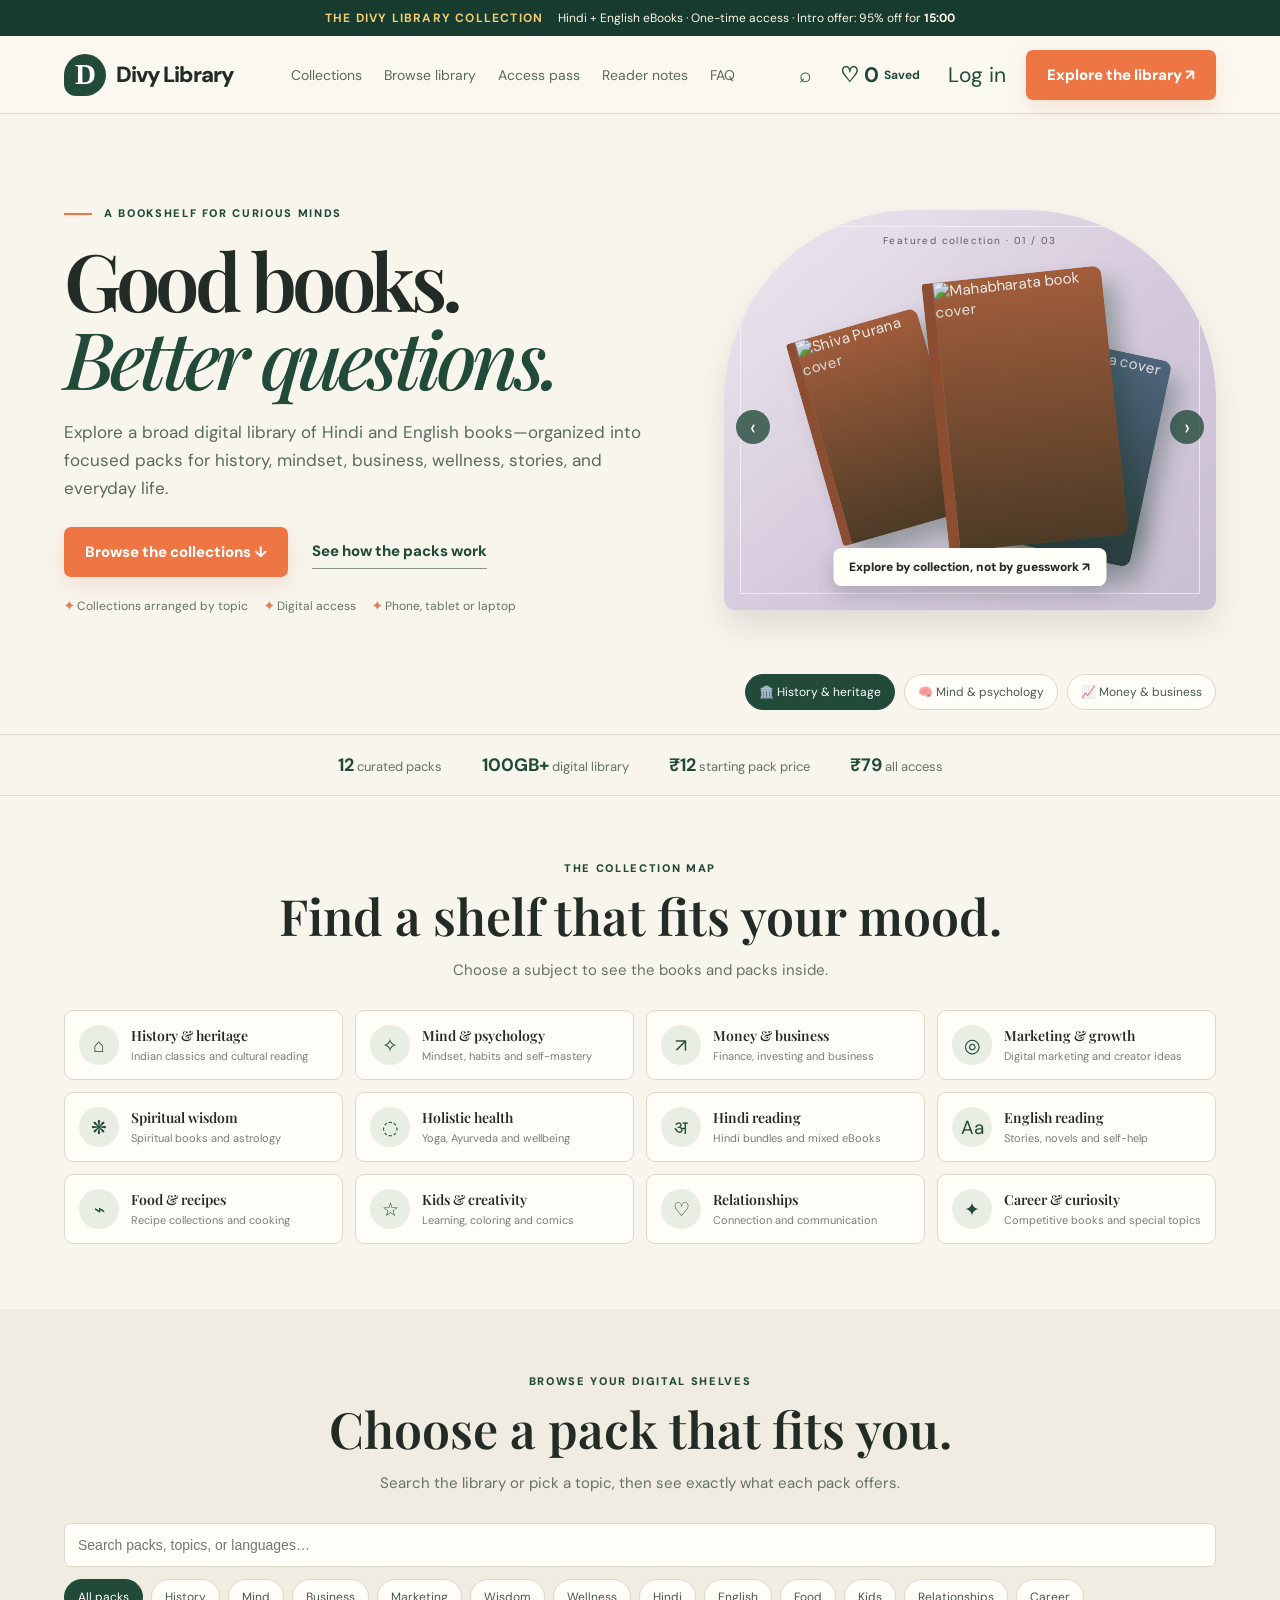
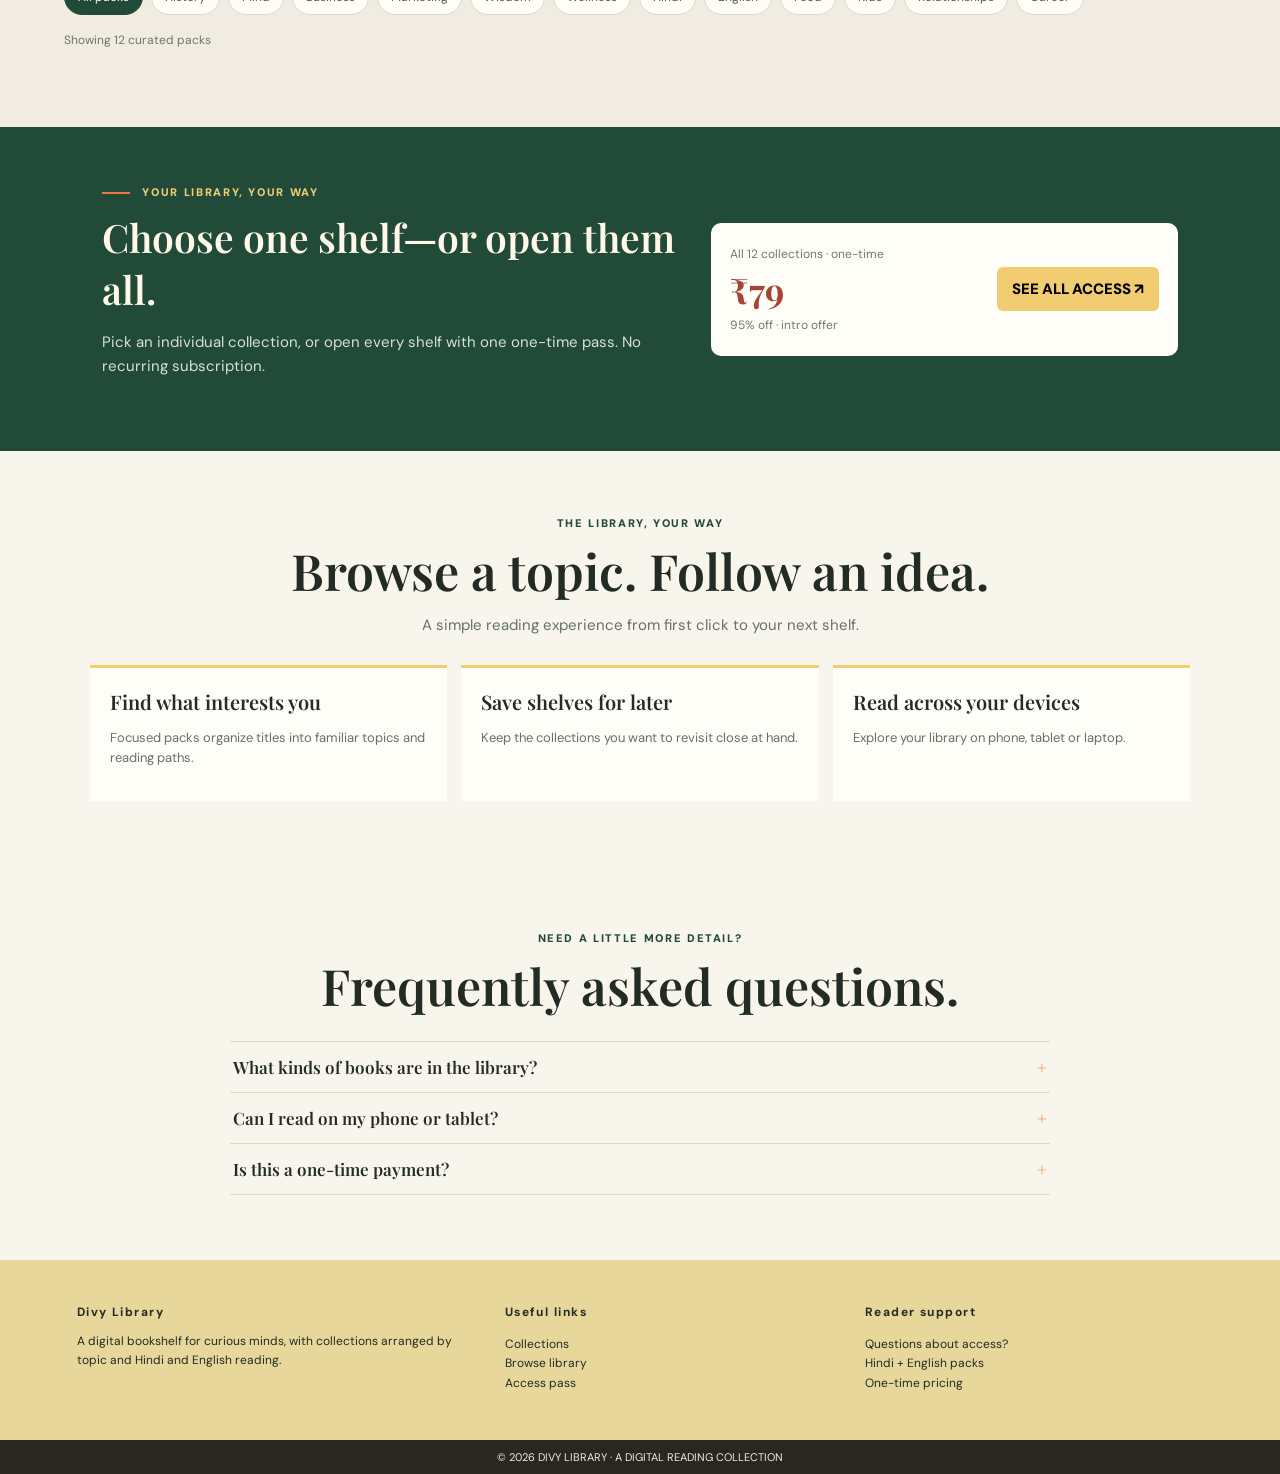
==== commit 53ba8468: "Add account-specific library dashboard" ====
--- a/index.html
+++ b/index.html
@@ -20,9 +20,9 @@
 <footer class="footer"><section><h3>Divy Library</h3><p>A digital bookshelf for curious minds, with collections arranged by topic and Hindi and English reading.</p></section><section><h3>Useful links</h3><ul><li><a href="#collections">Collections</a></li><li><a href="#library">Browse library</a></li><li><a href="#access">Access pass</a></li></ul></section><section><h3>Reader support</h3><ul><li>Questions about access?</li><li>Hindi + English packs</li><li>One-time pricing</li></ul></section></footer><div class="copyright">© 2026 DIVY LIBRARY · A DIGITAL READING COLLECTION</div>
 <aside class="offer" id="offer"><div class="offer-top"><span>WELCOME GIFT</span><button id="close-offer">×</button></div><div class="offer-top"><b>95% OFF</b><span id="clock2">15:00</span></div><h3>Open every shelf.</h3><p>All Access to every collection for <del>₹1,580</del> <strong>₹79</strong>, one time only.</p><button class="offer-cta" id="offer-cta">Explore All Access ↗</button><small>No recurring plan · Introductory offer</small></aside><div class="progress" id="progress"></div><button class="top" id="top">↑</button></div>
 <script>
-(()=>{const packs=[['history','History & Indian Heritage','INDIAN CLASSICS','Mahabharata · Puranas · Vedas','Mahabharata','https://cdn01.sapnaonline.com/product_media/9788172764654/md_9788172764654.jpg',19,380],['mind','Psychology & Self-Mastery','MIND · HABITS','Personal growth · habits · focus','Atomic Habits','https://m.media-amazon.com/images/I/81dYhMkYd7L._AC_UF894%2C1000_QL80_.jpg',17,340],['money','Money & Business','MONEY · WORK','Finance · investing · ideas','Psychology of Money','https://images.unsplash.com/photo-1660854088062-c178a98550cd?auto=format&fit=crop&w=1000&q=80',19,380],['marketing','Marketing & Digital Growth','MARKETING · DIGITAL','Digital marketing · creator business','Dotcom Secrets','https://images.unsplash.com/photo-1497366754035-f200968a6e72?auto=format&fit=crop&w=1000&q=80',19,380],['spirituality','Spiritual Wisdom','WISDOM · ASTROLOGY','Spiritual reading · astrology','Words to Keep','https://images.unsplash.com/photo-1500530855697-b586d89ba3ee?auto=format&fit=crop&w=1000&q=80',15,300],['wellness','Holistic Health','HEALTH · WELLNESS','Yoga · Ayurveda · daily wellbeing','Rest & Restore','https://images.unsplash.com/photo-1544367567-0f2fcb009e0b?auto=format&fit=crop&w=1000&q=80',15,300],['hindi','Hindi Reading Vault','HINDI EBOOKS','Hindi bundles · mixed reading','हिंदी संग्रह','https://images.unsplash.com/photo-1519682337058-a94d519337bc?auto=format&fit=crop&w=1000&q=80',15,300],['english','English Reading Room','ENGLISH · STORIES','Stories · novels · self-help','Stories That Stay','https://images.unsplash.com/photo-1507842217343-583bb7270b66?auto=format&fit=crop&w=1000&q=80',15,300],['food','Recipe & Food Library','FOOD · COOKING','Recipes · cooking collections','A Table of Ideas','https://images.unsplash.com/photo-1490645935967-10de6ba17061?auto=format&fit=crop&w=1000&q=80',12,240],['kids','Kids Learning & Creativity','KIDS · CREATIVITY','Learning · coloring · comics','Make Room to Wonder','https://images.unsplash.com/photo-1503454537195-1dcabb73ffb9?auto=format&fit=crop&w=1000&q=80',12,240],['relationships','Relationships & Human Nature','RELATIONSHIPS · LIFE','Connection · communication','Better Together','https://images.unsplash.com/photo-1511632765486-a01980e01a18?auto=format&fit=crop&w=1000&q=80',12,240],['career','Career & Curiosity','CAREER · SKILLS','Competitive books · special topics','Keep Learning','https://images.unsplash.com/photo-1434030216411-0b793f4b4173?auto=format&fit=crop&w=1000&q=80',15,300]];const favKey='divyLibrarySavedV1';let saved;try{saved=JSON.parse(localStorage.getItem(favKey)||'{"packs":[],"categories":[]}')}catch{saved={packs:[]}}saved={packs:Array.isArray(saved.packs)?[...new Set(saved.packs)]:[]};localStorage.setItem(favKey,JSON.stringify(saved));let savedOnly=false;const hasSaved=(t,k)=>t==='packs'&&saved.packs.includes(k);const persistSaved=()=>localStorage.setItem(favKey,JSON.stringify(saved));const updateSavedUI=()=>{document.getElementById('saved-count').textContent=saved.packs.length;document.querySelectorAll('[data-favorite-pack],[data-favorite-category]').forEach(b=>{const type=b.hasAttribute('data-favorite-pack')?'packs':'categories',key=b.dataset.favoritePack||b.dataset.favoriteCategory,on=hasSaved(type,key);b.classList.toggle('is-saved',on);b.setAttribute('aria-pressed',on);b.textContent=type==='packs'?(on?'♥ Saved':'♡ Save'):(on?'♥':'♡')});};document.getElementById('packs').innerHTML=packs.map(p=>'<article class="pack" data-cat="'+p[0]+'" data-search="'+(p[1]+' '+p[2]+' '+p[3]).toLowerCase()+'"><div class="art"><span class="sale">95% OFF</span><img loading="lazy" src="'+p[5]+'" alt="'+p[1]+' collection"><strong>'+p[4]+'</strong></div><div class="label">'+p[2]+'</div><h3>'+p[1]+'</h3><div class="topics">'+p[3]+'</div><button class="save-toggle" type="button" data-favorite-pack="'+p[0]+'" aria-pressed="false">♡ Save</button><div class="price"><del>₹'+p[7]+'</del> ₹'+p[6]+' / pack</div><button class="view" type="button" onclick="openPack('+p[0]+')">VIEW PACK ↗</button></article>').join('');document.querySelector('.pack[data-cat="history"] .art').innerHTML='<span class="sale">95% OFF</span><div class="stack"><img src="https://cdn01.sapnaonline.com/product_media/9788172764654/md_9788172764654.jpg" alt="Mahabharata book cover"><img src="https://hindubookshop.com/cdn/shop/products/agni_purana_hindi_1024x1024%402x.jpg?v=1538480183" alt="Agni Purana cover"><img src="https://bookkish.com/cdn/shop/products/shivpuran_892x.jpg?v=1724674452" alt="Shiva Purana cover"><img src="https://rasbiharilal.com/cdn/shop/products/Visnu_Purana_1024x1024.jpg?v=1560692359" alt="Vishnu Purana cover"><img src="https://cdn.exoticindia.com/images/products/original/books-2019-009/mzi097.webp" alt="Rigveda cover"></div><strong>Mahabharata</strong>';let active='all';const cards=[...document.querySelectorAll('.pack')],search=document.getElementById('search');function filter(){let n=0;cards.forEach(c=>{const ok=(active==='all'||c.dataset.cat===active)&&(!savedOnly||hasSaved('packs',c.dataset.cat))&&(!search.value||c.textContent.toLowerCase().includes(search.value.toLowerCase()));c.hidden=!ok;if(ok)n++});document.getElementById('count').textContent='Showing '+n+(savedOnly?' saved':' curated')+' pack'+(n===1?'':'s');document.getElementById('empty').hidden=n!==0}function openPack(cat){active=cat;search.value="";document.querySelectorAll('.filter').forEach(b=>b.classList.toggle('active',b.dataset.filter===cat));filter();document.getElementById('library').scrollIntoView({behavior:'smooth'})}document.querySelectorAll('.filter').forEach(b=>b.onclick=()=>{active=b.dataset.filter;document.querySelectorAll('.filter').forEach(x=>x.classList.toggle('active',x===b));filter()});search.oninput=filter;document.querySelectorAll('[data-jump]').forEach(b=>b.onclick=e=>{if(e.target.closest('.collection-save'))return;active=b.dataset.jump;search.value='';document.querySelectorAll('.filter').forEach(x=>x.classList.toggle('active',x.dataset.filter===active));filter();document.getElementById('library').scrollIntoView({behavior:'smooth'})});document.getElementById('jump').onclick=()=>{document.getElementById('library').scrollIntoView({behavior:'smooth'});search.focus()};const slides=[
+(()=>{const packs=[['history','History & Indian Heritage','INDIAN CLASSICS','Mahabharata · Puranas · Vedas','Mahabharata','https://cdn01.sapnaonline.com/product_media/9788172764654/md_9788172764654.jpg',19,380],['mind','Psychology & Self-Mastery','MIND · HABITS','Personal growth · habits · focus','Atomic Habits','https://m.media-amazon.com/images/I/81dYhMkYd7L._AC_UF894%2C1000_QL80_.jpg',17,340],['money','Money & Business','MONEY · WORK','Finance · investing · ideas','Psychology of Money','https://images.unsplash.com/photo-1660854088062-c178a98550cd?auto=format&fit=crop&w=1000&q=80',19,380],['marketing','Marketing & Digital Growth','MARKETING · DIGITAL','Digital marketing · creator business','Dotcom Secrets','https://images.unsplash.com/photo-1497366754035-f200968a6e72?auto=format&fit=crop&w=1000&q=80',19,380],['spirituality','Spiritual Wisdom','WISDOM · ASTROLOGY','Spiritual reading · astrology','Words to Keep','https://images.unsplash.com/photo-1500530855697-b586d89ba3ee?auto=format&fit=crop&w=1000&q=80',15,300],['wellness','Holistic Health','HEALTH · WELLNESS','Yoga · Ayurveda · daily wellbeing','Rest & Restore','https://images.unsplash.com/photo-1544367567-0f2fcb009e0b?auto=format&fit=crop&w=1000&q=80',15,300],['hindi','Hindi Reading Vault','HINDI EBOOKS','Hindi bundles · mixed reading','हिंदी संग्रह','https://images.unsplash.com/photo-1519682337058-a94d519337bc?auto=format&fit=crop&w=1000&q=80',15,300],['english','English Reading Room','ENGLISH · STORIES','Stories · novels · self-help','Stories That Stay','https://images.unsplash.com/photo-1507842217343-583bb7270b66?auto=format&fit=crop&w=1000&q=80',15,300],['food','Recipe & Food Library','FOOD · COOKING','Recipes · cooking collections','A Table of Ideas','https://images.unsplash.com/photo-1490645935967-10de6ba17061?auto=format&fit=crop&w=1000&q=80',12,240],['kids','Kids Learning & Creativity','KIDS · CREATIVITY','Learning · coloring · comics','Make Room to Wonder','https://images.unsplash.com/photo-1503454537195-1dcabb73ffb9?auto=format&fit=crop&w=1000&q=80',12,240],['relationships','Relationships & Human Nature','RELATIONSHIPS · LIFE','Connection · communication','Better Together','https://images.unsplash.com/photo-1511632765486-a01980e01a18?auto=format&fit=crop&w=1000&q=80',12,240],['career','Career & Curiosity','CAREER · SKILLS','Competitive books · special topics','Keep Learning','https://images.unsplash.com/photo-1434030216411-0b793f4b4173?auto=format&fit=crop&w=1000&q=80',15,300]];const favKey='divyLibrarySavedV1';let saved;try{saved=JSON.parse(localStorage.getItem(favKey)||'{"packs":[],"categories":[]}')}catch{saved={packs:[]}}saved={packs:Array.isArray(saved.packs)?[...new Set(saved.packs)]:[]};localStorage.setItem(favKey,JSON.stringify(saved));let accountUserId=null;let savedOnly=false;const hasSaved=(t,k)=>t==='packs'&&saved.packs.includes(k);const persistSaved=()=>{if(!accountUserId)localStorage.setItem(favKey,JSON.stringify(saved))};const updateSavedUI=()=>{document.getElementById('saved-count').textContent=saved.packs.length;document.querySelectorAll('[data-favorite-pack],[data-favorite-category]').forEach(b=>{const type=b.hasAttribute('data-favorite-pack')?'packs':'categories',key=b.dataset.favoritePack||b.dataset.favoriteCategory,on=hasSaved(type,key);b.classList.toggle('is-saved',on);b.setAttribute('aria-pressed',on);b.textContent=type==='packs'?(on?'♥ Saved':'♡ Save'):(on?'♥':'♡')});};document.getElementById('packs').innerHTML=packs.map(p=>'<article class="pack" data-cat="'+p[0]+'" data-search="'+(p[1]+' '+p[2]+' '+p[3]).toLowerCase()+'"><div class="art"><span class="sale">95% OFF</span><img loading="lazy" src="'+p[5]+'" alt="'+p[1]+' collection"><strong>'+p[4]+'</strong></div><div class="label">'+p[2]+'</div><h3>'+p[1]+'</h3><div class="topics">'+p[3]+'</div><button class="save-toggle" type="button" data-favorite-pack="'+p[0]+'" aria-pressed="false">♡ Save</button><div class="price"><del>₹'+p[7]+'</del> ₹'+p[6]+' / pack</div><button class="view" type="button" onclick="openPack('+p[0]+')">VIEW PACK ↗</button></article>').join('');document.querySelector('.pack[data-cat="history"] .art').innerHTML='<span class="sale">95% OFF</span><div class="stack"><img src="https://cdn01.sapnaonline.com/product_media/9788172764654/md_9788172764654.jpg" alt="Mahabharata book cover"><img src="https://hindubookshop.com/cdn/shop/products/agni_purana_hindi_1024x1024%402x.jpg?v=1538480183" alt="Agni Purana cover"><img src="https://bookkish.com/cdn/shop/products/shivpuran_892x.jpg?v=1724674452" alt="Shiva Purana cover"><img src="https://rasbiharilal.com/cdn/shop/products/Visnu_Purana_1024x1024.jpg?v=1560692359" alt="Vishnu Purana cover"><img src="https://cdn.exoticindia.com/images/products/original/books-2019-009/mzi097.webp" alt="Rigveda cover"></div><strong>Mahabharata</strong>';let active='all';const cards=[...document.querySelectorAll('.pack')],search=document.getElementById('search');function filter(){let n=0;cards.forEach(c=>{const ok=(active==='all'||c.dataset.cat===active)&&(!savedOnly||hasSaved('packs',c.dataset.cat))&&(!search.value||c.textContent.toLowerCase().includes(search.value.toLowerCase()));c.hidden=!ok;if(ok)n++});document.getElementById('count').textContent='Showing '+n+(savedOnly?' saved':' curated')+' pack'+(n===1?'':'s');document.getElementById('empty').hidden=n!==0}function openPack(cat){active=cat;search.value="";document.querySelectorAll('.filter').forEach(b=>b.classList.toggle('active',b.dataset.filter===cat));filter();document.getElementById('library').scrollIntoView({behavior:'smooth'})}document.querySelectorAll('.filter').forEach(b=>b.onclick=()=>{active=b.dataset.filter;document.querySelectorAll('.filter').forEach(x=>x.classList.toggle('active',x===b));filter()});search.oninput=filter;document.querySelectorAll('[data-jump]').forEach(b=>b.onclick=e=>{if(e.target.closest('.collection-save'))return;active=b.dataset.jump;search.value='';document.querySelectorAll('.filter').forEach(x=>x.classList.toggle('active',x.dataset.filter===active));filter();document.getElementById('library').scrollIntoView({behavior:'smooth'})});document.getElementById('jump').onclick=()=>{document.getElementById('library').scrollIntoView({behavior:'smooth'});search.focus()};const slides=[
 {name:"Mahabharata",image:"https://cdn01.sapnaonline.com/product_media/9788172764654/md_9788172764654.jpg",alt:"Mahabharata printed book cover",kicker:"A bookshelf for curious minds",headline:"Good books.<br><em>Better questions.</em>",brand:"DIVY LIBRARY · HERITAGE",subtitle:"INDIAN CLASSIC · HISTORY & HERITAGE",color:"#a44735",left:"Shiva Purana",leftImage:"https://bookkish.com/cdn/shop/products/shivpuran_892x.jpg?v=1724674452",right:"Rigveda",rightImage:"https://cdn.exoticindia.com/images/products/original/books-2019-009/mzi097.webp",leftAlt:"Shiva Purana book cover",rightAlt:"Rigveda book cover"},
 {name:"Atomic Habits",image:"https://m.media-amazon.com/images/I/81dYhMkYd7L._AC_UF894%2C1000_QL80_.jpg",alt:"Atomic Habits by James Clear original book cover",kicker:"A little more room to grow",headline:"Read to know<br><em>yourself better.</em>",brand:"DIVY LIBRARY · MIND",subtitle:"HABITS · PSYCHOLOGY · SELF-GROWTH",color:"#3e705c",left:"Psychology of Money",leftImage:"https://images.thenile.io/r1000/9781804091043.jpg",right:"Atomic Habits",rightImage:"https://m.media-amazon.com/images/I/81dYhMkYd7L._AC_UF894%2C1000_QL80_.jpg",leftAlt:"The Psychology of Money book cover",rightAlt:"Atomic Habits book cover"},
 {name:"The Psychology of Money",image:"https://images.thenile.io/r1000/9781804091043.jpg",alt:"The Psychology of Money by Morgan Housel original book cover",kicker:"Ideas that move you forward",headline:"Make room for<br><em>what’s next.</em>",brand:"DIVY LIBRARY · MONEY",subtitle:"MONEY · BEHAVIOR · INVESTING",color:"#405d79",left:"Atomic Habits",leftImage:"https://m.media-amazon.com/images/I/81dYhMkYd7L._AC_UF894%2C1000_QL80_.jpg",right:"The Psychology of Money",rightImage:"https://images.thenile.io/r1000/9781804091043.jpg",leftAlt:"Atomic Habits book cover",rightAlt:"The Psychology of Money book cover"}];
-let i=0;function slide(n){i=(n+slides.length)%slides.length;const item=slides[i],cover=document.querySelector(".cover"),left=document.querySelector(".side:not(.right)"),right=document.querySelector(".side.right");document.getElementById("cover-title").textContent=item.name;document.getElementById("hero-img").src=item.image;document.getElementById("hero-img").alt=item.alt;document.getElementById("cover-brand").textContent=item.brand;document.getElementById("cover-subtitle").textContent=item.subtitle;document.getElementById("kicker").textContent=item.kicker;document.getElementById("headline").innerHTML=item.headline;document.getElementById("slide-no").textContent=String(i+1).padStart(2,"0")+" / 03";document.getElementById("side-title-left").textContent=item.left;document.getElementById("side-title-right").textContent=item.right;document.getElementById("side-img-left").src=item.leftImage;document.getElementById("side-img-left").alt=item.leftAlt;document.getElementById("side-img-right").src=item.rightImage;document.getElementById("side-img-right").alt=item.rightAlt;cover.style.setProperty("--c",item.color);cover.classList.remove("arrive");left.classList.remove("arrive");right.classList.remove("arrive");void cover.offsetWidth;cover.classList.add("arrive");left.classList.add("arrive");right.classList.add("arrive");document.querySelectorAll(".pick").forEach((b,j)=>b.classList.toggle("active",j===i));updateSavedUI()}document.getElementById('prev').onclick=()=>slide(i-1);document.getElementById('forward').onclick=()=>slide(i+1);document.getElementById('next').onclick=()=>slide(i+1);document.querySelectorAll('[data-pick]').forEach(b=>b.onclick=()=>slide(Number(b.dataset.pick)));updateSavedUI();document.querySelectorAll('.collection').forEach(b=>b.addEventListener('keydown',e=>{if(e.target===b&&(e.key==='Enter'||e.key===' ')){e.preventDefault();b.click()}}));document.getElementById('saved-trigger').onclick=()=>{savedOnly=!savedOnly;active='all';search.value='';document.getElementById('saved-trigger').classList.toggle('saved-on',savedOnly);document.getElementById('saved-trigger').setAttribute('aria-pressed',savedOnly);document.querySelectorAll('.filter').forEach(x=>x.classList.toggle('active',x.dataset.filter==='all'));filter();document.getElementById('library').scrollIntoView({behavior:'smooth'})};function toggleSaved(t,k){const a=saved[t],n=a.indexOf(k);if(n<0)a.push(k);else a.splice(n,1);persistSaved();updateSavedUI();if(savedOnly)filter()}document.addEventListener('click',e=>{const b=e.target.closest('[data-favorite-pack],[data-favorite-category]');if(b){e.preventDefault();e.stopPropagation();toggleSaved(b.hasAttribute('data-favorite-pack')?'packs':'categories',b.dataset.favoritePack||b.dataset.favoriteCategory)}});document.addEventListener('keydown',e=>{if(e.target.closest('.featured-layout')&&e.key==='ArrowRight')slide(i+1);if(e.target.closest('.featured-layout')&&e.key==='ArrowLeft')slide(i-1)});document.getElementById('buy').onclick=()=>document.getElementById('access').scrollIntoView({behavior:'smooth'});const offer=document.getElementById('offer'),end=Date.now()+900000;function tick(){let s=Math.max(0,Math.floor((end-Date.now())/1000)),v=String(Math.floor(s/60)).padStart(2,'0')+':'+String(s%60).padStart(2,'0');document.getElementById('clock').textContent=v;document.getElementById('clock2').textContent=v}tick();setInterval(tick,1000);setTimeout(()=>offer.classList.add('show'),450);document.getElementById('close-offer').onclick=()=>offer.classList.remove('show');document.getElementById('offer-cta').onclick=()=>{offer.classList.remove('show');document.getElementById('access').scrollIntoView({behavior:'smooth'})};const top=document.getElementById('top');addEventListener('scroll',()=>{let max=document.documentElement.scrollHeight-innerHeight;document.getElementById('progress').style.width=(max?scrollY/max*100:0)+'%';top.classList.toggle('show',scrollY>450)},{passive:true});top.onclick=()=>scrollTo({top:0,behavior:'smooth'});history.scrollRestoration='manual';if(!location.hash)scrollTo(0,0)})();
+let i=0;function slide(n){i=(n+slides.length)%slides.length;const item=slides[i],cover=document.querySelector(".cover"),left=document.querySelector(".side:not(.right)"),right=document.querySelector(".side.right");document.getElementById("cover-title").textContent=item.name;document.getElementById("hero-img").src=item.image;document.getElementById("hero-img").alt=item.alt;document.getElementById("cover-brand").textContent=item.brand;document.getElementById("cover-subtitle").textContent=item.subtitle;document.getElementById("kicker").textContent=item.kicker;document.getElementById("headline").innerHTML=item.headline;document.getElementById("slide-no").textContent=String(i+1).padStart(2,"0")+" / 03";document.getElementById("side-title-left").textContent=item.left;document.getElementById("side-title-right").textContent=item.right;document.getElementById("side-img-left").src=item.leftImage;document.getElementById("side-img-left").alt=item.leftAlt;document.getElementById("side-img-right").src=item.rightImage;document.getElementById("side-img-right").alt=item.rightAlt;cover.style.setProperty("--c",item.color);cover.classList.remove("arrive");left.classList.remove("arrive");right.classList.remove("arrive");void cover.offsetWidth;cover.classList.add("arrive");left.classList.add("arrive");right.classList.add("arrive");document.querySelectorAll(".pick").forEach((b,j)=>b.classList.toggle("active",j===i));updateSavedUI()}document.getElementById('prev').onclick=()=>slide(i-1);document.getElementById('forward').onclick=()=>slide(i+1);document.getElementById('next').onclick=()=>slide(i+1);document.querySelectorAll('[data-pick]').forEach(b=>b.onclick=()=>slide(Number(b.dataset.pick)));updateSavedUI();document.querySelectorAll('.collection').forEach(b=>b.addEventListener('keydown',e=>{if(e.target===b&&(e.key==='Enter'||e.key===' ')){e.preventDefault();b.click()}}));document.getElementById('saved-trigger').onclick=()=>{savedOnly=!savedOnly;active='all';search.value='';document.getElementById('saved-trigger').classList.toggle('saved-on',savedOnly);document.getElementById('saved-trigger').setAttribute('aria-pressed',savedOnly);document.querySelectorAll('.filter').forEach(x=>x.classList.toggle('active',x.dataset.filter==='all'));filter();document.getElementById('library').scrollIntoView({behavior:'smooth'})};function toggleSaved(t,k){const a=saved[t],n=a.indexOf(k);if(n<0)a.push(k);else a.splice(n,1);persistSaved();updateSavedUI();if(t==='packs')window.dispatchEvent(new CustomEvent('divy:favorite-toggle',{detail:{packId:k,saved:n<0}}));if(savedOnly)filter()}window.DIVY_LIBRARY={setAccountSavedPacks(userId,ids){accountUserId=userId;saved={packs:[...new Set(ids)]};updateSavedUI();if(savedOnly)filter()},clearAccountSavedPacks(){accountUserId=null;try{const guest=JSON.parse(localStorage.getItem(favKey)||'{"packs":[]}');saved={packs:Array.isArray(guest.packs)?[...new Set(guest.packs)]:[]}}catch{saved={packs:[]}}updateSavedUI();if(savedOnly)filter()},toggleFavorite(id){toggleSaved('packs',id)},getSavedPackIds(){return [...saved.packs]}};window.addEventListener('divy:open-pack',event=>{const id=event.detail?.packId;if(id==='all_access'){document.getElementById('access').scrollIntoView({behavior:'smooth'});return}if(packs.some(pack=>pack[0]===id))openPack(id)})document.addEventListener('click',e=>{const b=e.target.closest('[data-favorite-pack],[data-favorite-category]');if(b){e.preventDefault();e.stopPropagation();toggleSaved(b.hasAttribute('data-favorite-pack')?'packs':'categories',b.dataset.favoritePack||b.dataset.favoriteCategory)}});document.addEventListener('keydown',e=>{if(e.target.closest('.featured-layout')&&e.key==='ArrowRight')slide(i+1);if(e.target.closest('.featured-layout')&&e.key==='ArrowLeft')slide(i-1)});document.getElementById('buy').onclick=()=>document.getElementById('access').scrollIntoView({behavior:'smooth'});const offer=document.getElementById('offer'),end=Date.now()+900000;function tick(){let s=Math.max(0,Math.floor((end-Date.now())/1000)),v=String(Math.floor(s/60)).padStart(2,'0')+':'+String(s%60).padStart(2,'0');document.getElementById('clock').textContent=v;document.getElementById('clock2').textContent=v}tick();setInterval(tick,1000);setTimeout(()=>offer.classList.add('show'),450);document.getElementById('close-offer').onclick=()=>offer.classList.remove('show');document.getElementById('offer-cta').onclick=()=>{offer.classList.remove('show');document.getElementById('access').scrollIntoView({behavior:'smooth'})};const top=document.getElementById('top');addEventListener('scroll',()=>{let max=document.documentElement.scrollHeight-innerHeight;document.getElementById('progress').style.width=(max?scrollY/max*100:0)+'%';top.classList.toggle('show',scrollY>450)},{passive:true});top.onclick=()=>scrollTo({top:0,behavior:'smooth'});history.scrollRestoration='manual';if(!location.hash)scrollTo(0,0)})();
 </script><script type="module" src="auth.js"></script></body></html>
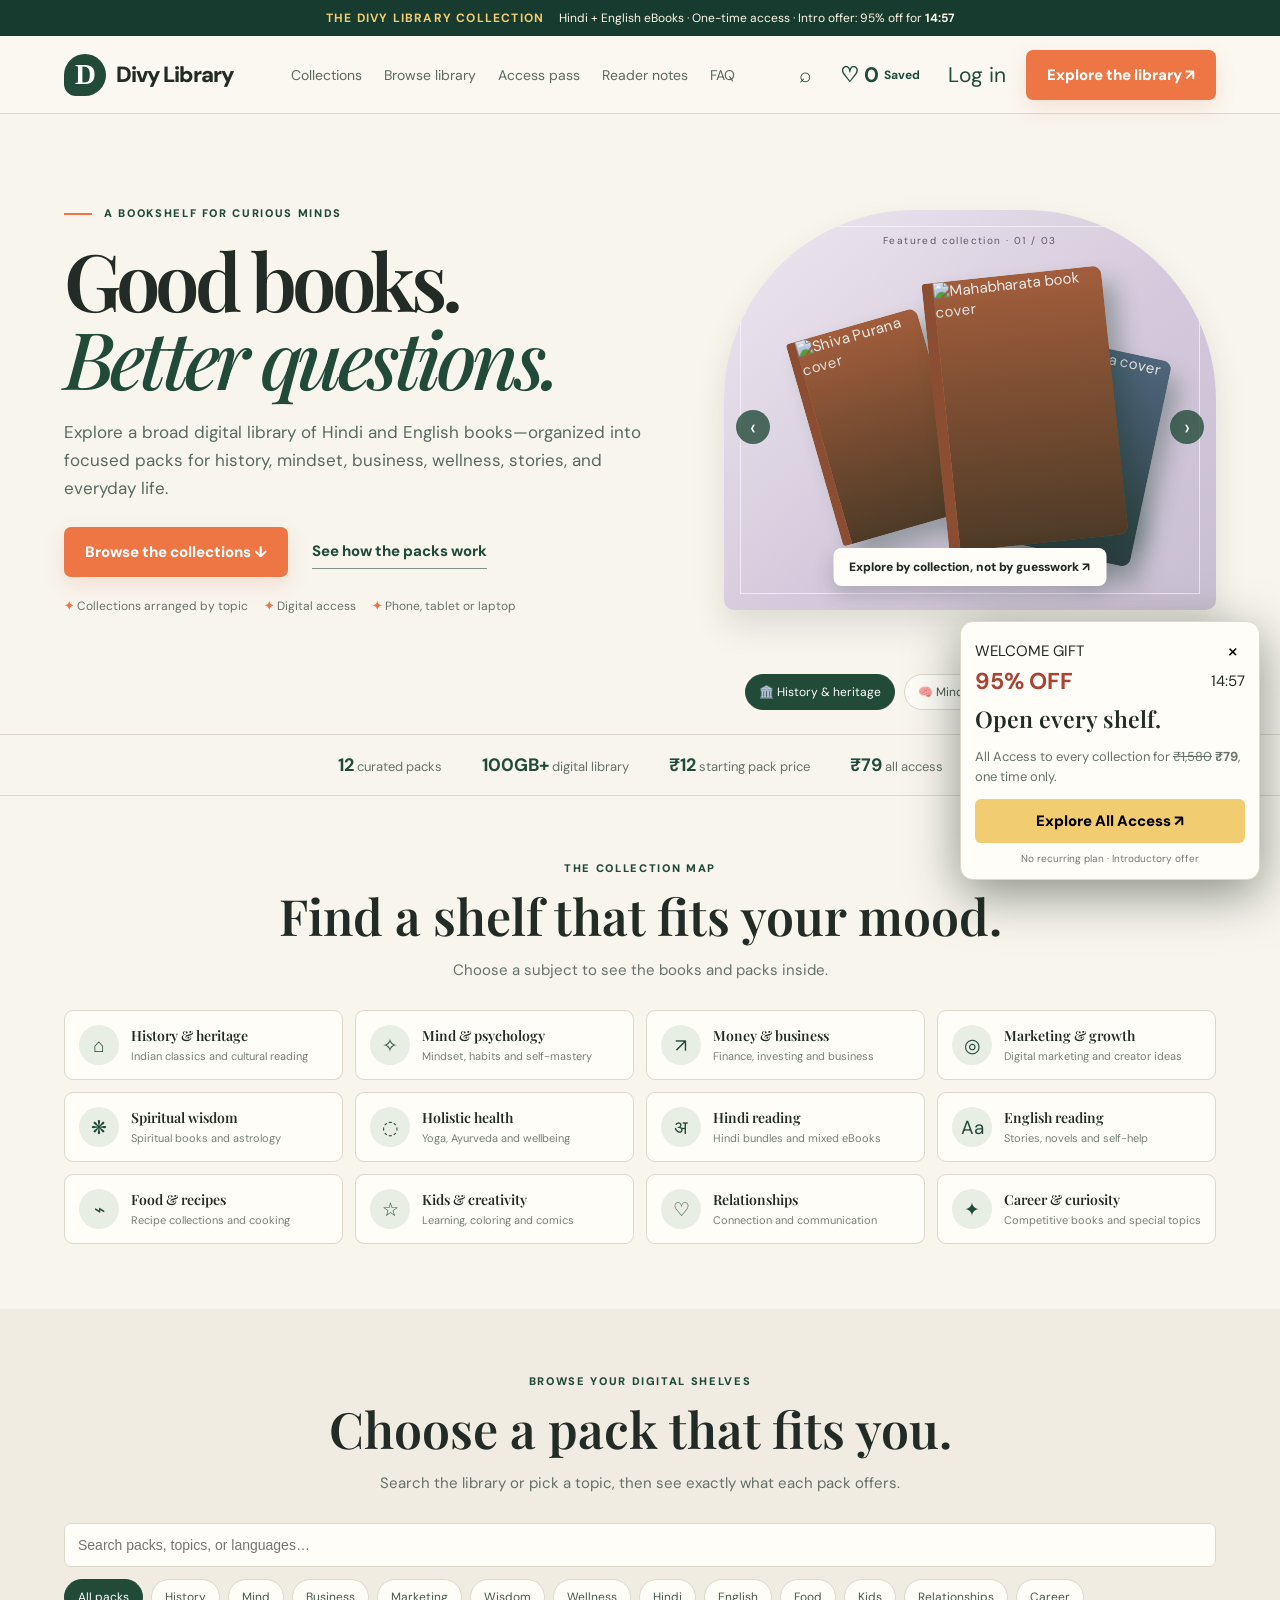
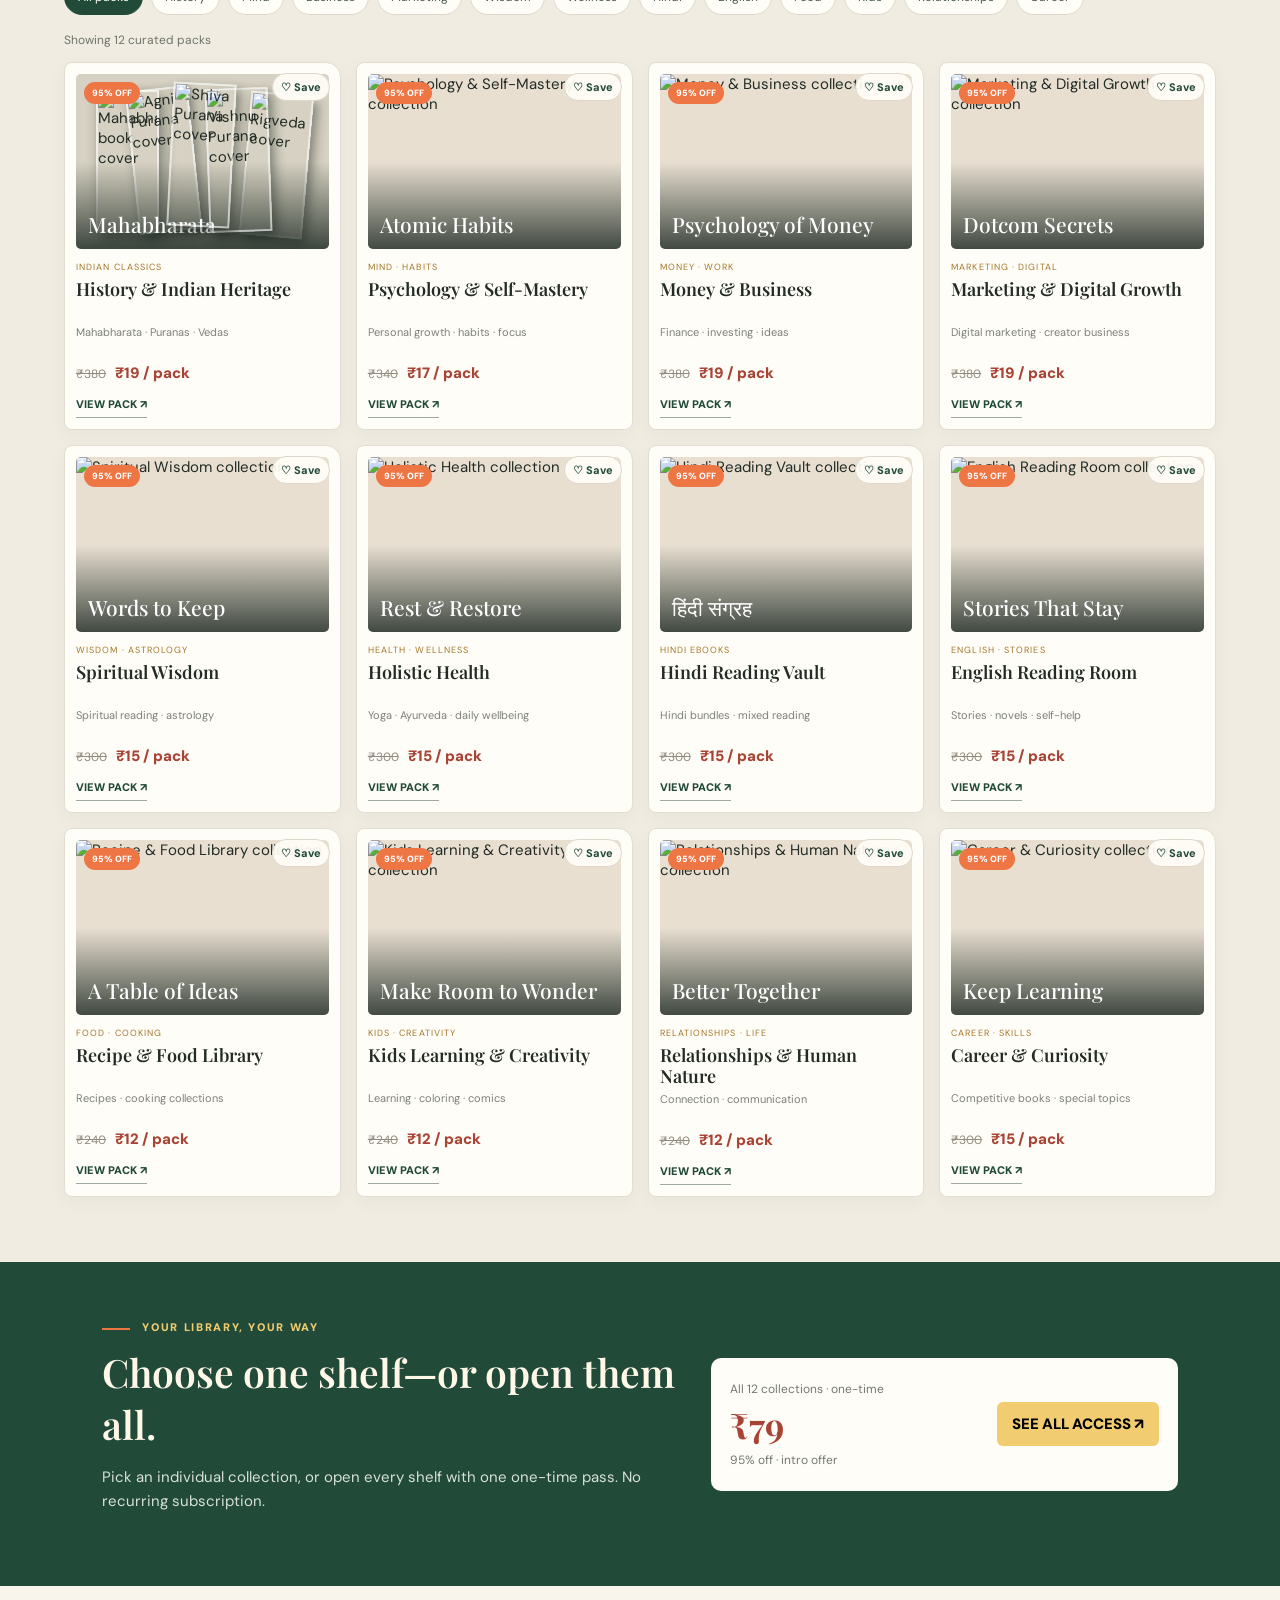
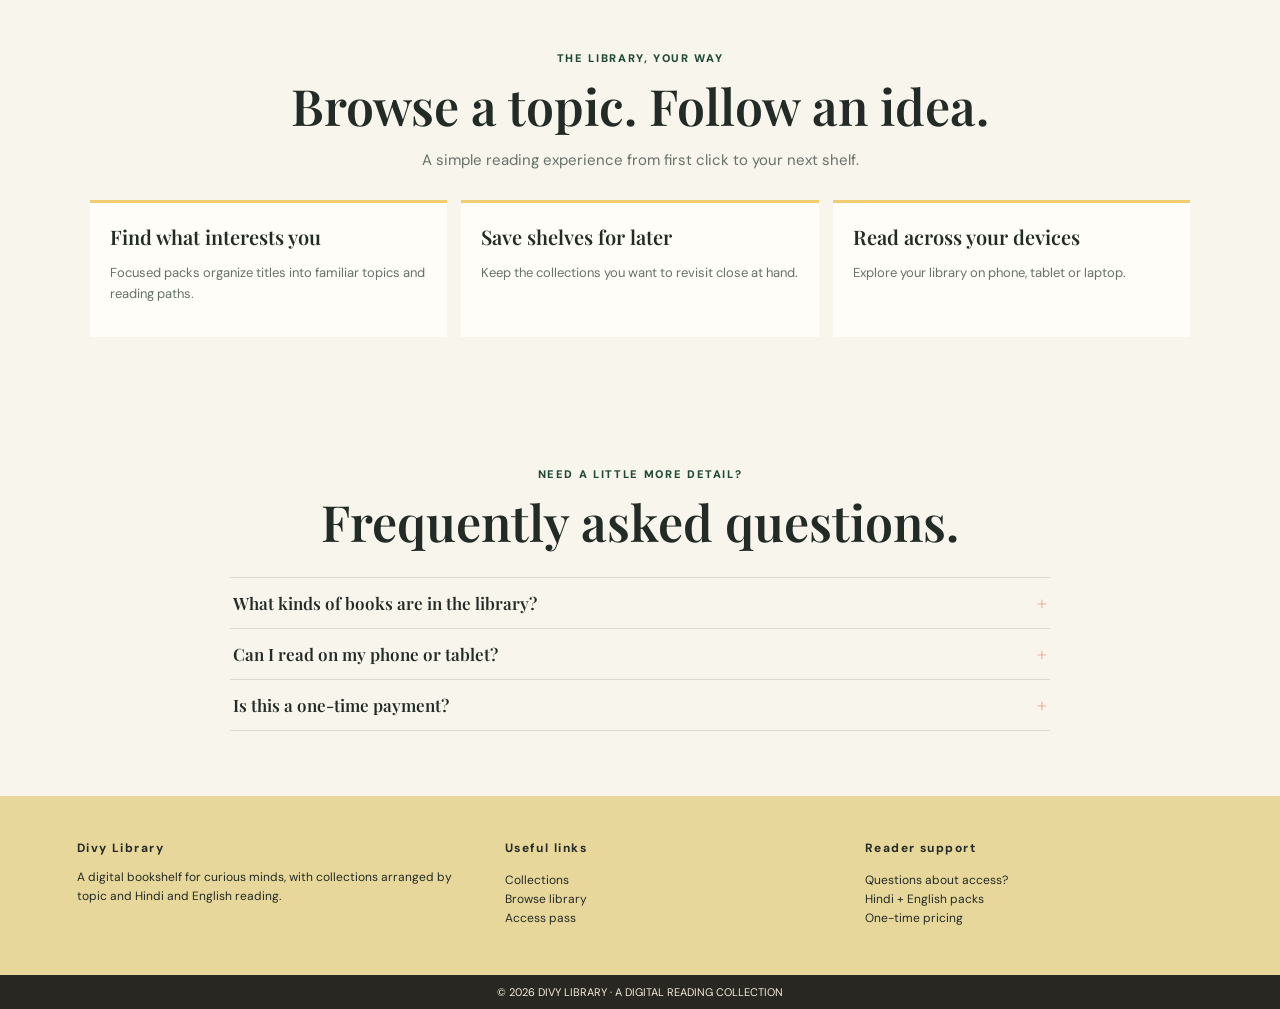
==== commit 4c113a6a: "Fix pack cards failing to render" ====
--- a/index.html
+++ b/index.html
@@ -24,5 +24,5 @@
 {name:"Mahabharata",image:"https://cdn01.sapnaonline.com/product_media/9788172764654/md_9788172764654.jpg",alt:"Mahabharata printed book cover",kicker:"A bookshelf for curious minds",headline:"Good books.<br><em>Better questions.</em>",brand:"DIVY LIBRARY · HERITAGE",subtitle:"INDIAN CLASSIC · HISTORY & HERITAGE",color:"#a44735",left:"Shiva Purana",leftImage:"https://bookkish.com/cdn/shop/products/shivpuran_892x.jpg?v=1724674452",right:"Rigveda",rightImage:"https://cdn.exoticindia.com/images/products/original/books-2019-009/mzi097.webp",leftAlt:"Shiva Purana book cover",rightAlt:"Rigveda book cover"},
 {name:"Atomic Habits",image:"https://m.media-amazon.com/images/I/81dYhMkYd7L._AC_UF894%2C1000_QL80_.jpg",alt:"Atomic Habits by James Clear original book cover",kicker:"A little more room to grow",headline:"Read to know<br><em>yourself better.</em>",brand:"DIVY LIBRARY · MIND",subtitle:"HABITS · PSYCHOLOGY · SELF-GROWTH",color:"#3e705c",left:"Psychology of Money",leftImage:"https://images.thenile.io/r1000/9781804091043.jpg",right:"Atomic Habits",rightImage:"https://m.media-amazon.com/images/I/81dYhMkYd7L._AC_UF894%2C1000_QL80_.jpg",leftAlt:"The Psychology of Money book cover",rightAlt:"Atomic Habits book cover"},
 {name:"The Psychology of Money",image:"https://images.thenile.io/r1000/9781804091043.jpg",alt:"The Psychology of Money by Morgan Housel original book cover",kicker:"Ideas that move you forward",headline:"Make room for<br><em>what’s next.</em>",brand:"DIVY LIBRARY · MONEY",subtitle:"MONEY · BEHAVIOR · INVESTING",color:"#405d79",left:"Atomic Habits",leftImage:"https://m.media-amazon.com/images/I/81dYhMkYd7L._AC_UF894%2C1000_QL80_.jpg",right:"The Psychology of Money",rightImage:"https://images.thenile.io/r1000/9781804091043.jpg",leftAlt:"Atomic Habits book cover",rightAlt:"The Psychology of Money book cover"}];
-let i=0;function slide(n){i=(n+slides.length)%slides.length;const item=slides[i],cover=document.querySelector(".cover"),left=document.querySelector(".side:not(.right)"),right=document.querySelector(".side.right");document.getElementById("cover-title").textContent=item.name;document.getElementById("hero-img").src=item.image;document.getElementById("hero-img").alt=item.alt;document.getElementById("cover-brand").textContent=item.brand;document.getElementById("cover-subtitle").textContent=item.subtitle;document.getElementById("kicker").textContent=item.kicker;document.getElementById("headline").innerHTML=item.headline;document.getElementById("slide-no").textContent=String(i+1).padStart(2,"0")+" / 03";document.getElementById("side-title-left").textContent=item.left;document.getElementById("side-title-right").textContent=item.right;document.getElementById("side-img-left").src=item.leftImage;document.getElementById("side-img-left").alt=item.leftAlt;document.getElementById("side-img-right").src=item.rightImage;document.getElementById("side-img-right").alt=item.rightAlt;cover.style.setProperty("--c",item.color);cover.classList.remove("arrive");left.classList.remove("arrive");right.classList.remove("arrive");void cover.offsetWidth;cover.classList.add("arrive");left.classList.add("arrive");right.classList.add("arrive");document.querySelectorAll(".pick").forEach((b,j)=>b.classList.toggle("active",j===i));updateSavedUI()}document.getElementById('prev').onclick=()=>slide(i-1);document.getElementById('forward').onclick=()=>slide(i+1);document.getElementById('next').onclick=()=>slide(i+1);document.querySelectorAll('[data-pick]').forEach(b=>b.onclick=()=>slide(Number(b.dataset.pick)));updateSavedUI();document.querySelectorAll('.collection').forEach(b=>b.addEventListener('keydown',e=>{if(e.target===b&&(e.key==='Enter'||e.key===' ')){e.preventDefault();b.click()}}));document.getElementById('saved-trigger').onclick=()=>{savedOnly=!savedOnly;active='all';search.value='';document.getElementById('saved-trigger').classList.toggle('saved-on',savedOnly);document.getElementById('saved-trigger').setAttribute('aria-pressed',savedOnly);document.querySelectorAll('.filter').forEach(x=>x.classList.toggle('active',x.dataset.filter==='all'));filter();document.getElementById('library').scrollIntoView({behavior:'smooth'})};function toggleSaved(t,k){const a=saved[t],n=a.indexOf(k);if(n<0)a.push(k);else a.splice(n,1);persistSaved();updateSavedUI();if(t==='packs')window.dispatchEvent(new CustomEvent('divy:favorite-toggle',{detail:{packId:k,saved:n<0}}));if(savedOnly)filter()}window.DIVY_LIBRARY={setAccountSavedPacks(userId,ids){accountUserId=userId;saved={packs:[...new Set(ids)]};updateSavedUI();if(savedOnly)filter()},clearAccountSavedPacks(){accountUserId=null;try{const guest=JSON.parse(localStorage.getItem(favKey)||'{"packs":[]}');saved={packs:Array.isArray(guest.packs)?[...new Set(guest.packs)]:[]}}catch{saved={packs:[]}}updateSavedUI();if(savedOnly)filter()},toggleFavorite(id){toggleSaved('packs',id)},getSavedPackIds(){return [...saved.packs]}};window.addEventListener('divy:open-pack',event=>{const id=event.detail?.packId;if(id==='all_access'){document.getElementById('access').scrollIntoView({behavior:'smooth'});return}if(packs.some(pack=>pack[0]===id))openPack(id)})document.addEventListener('click',e=>{const b=e.target.closest('[data-favorite-pack],[data-favorite-category]');if(b){e.preventDefault();e.stopPropagation();toggleSaved(b.hasAttribute('data-favorite-pack')?'packs':'categories',b.dataset.favoritePack||b.dataset.favoriteCategory)}});document.addEventListener('keydown',e=>{if(e.target.closest('.featured-layout')&&e.key==='ArrowRight')slide(i+1);if(e.target.closest('.featured-layout')&&e.key==='ArrowLeft')slide(i-1)});document.getElementById('buy').onclick=()=>document.getElementById('access').scrollIntoView({behavior:'smooth'});const offer=document.getElementById('offer'),end=Date.now()+900000;function tick(){let s=Math.max(0,Math.floor((end-Date.now())/1000)),v=String(Math.floor(s/60)).padStart(2,'0')+':'+String(s%60).padStart(2,'0');document.getElementById('clock').textContent=v;document.getElementById('clock2').textContent=v}tick();setInterval(tick,1000);setTimeout(()=>offer.classList.add('show'),450);document.getElementById('close-offer').onclick=()=>offer.classList.remove('show');document.getElementById('offer-cta').onclick=()=>{offer.classList.remove('show');document.getElementById('access').scrollIntoView({behavior:'smooth'})};const top=document.getElementById('top');addEventListener('scroll',()=>{let max=document.documentElement.scrollHeight-innerHeight;document.getElementById('progress').style.width=(max?scrollY/max*100:0)+'%';top.classList.toggle('show',scrollY>450)},{passive:true});top.onclick=()=>scrollTo({top:0,behavior:'smooth'});history.scrollRestoration='manual';if(!location.hash)scrollTo(0,0)})();
+let i=0;function slide(n){i=(n+slides.length)%slides.length;const item=slides[i],cover=document.querySelector(".cover"),left=document.querySelector(".side:not(.right)"),right=document.querySelector(".side.right");document.getElementById("cover-title").textContent=item.name;document.getElementById("hero-img").src=item.image;document.getElementById("hero-img").alt=item.alt;document.getElementById("cover-brand").textContent=item.brand;document.getElementById("cover-subtitle").textContent=item.subtitle;document.getElementById("kicker").textContent=item.kicker;document.getElementById("headline").innerHTML=item.headline;document.getElementById("slide-no").textContent=String(i+1).padStart(2,"0")+" / 03";document.getElementById("side-title-left").textContent=item.left;document.getElementById("side-title-right").textContent=item.right;document.getElementById("side-img-left").src=item.leftImage;document.getElementById("side-img-left").alt=item.leftAlt;document.getElementById("side-img-right").src=item.rightImage;document.getElementById("side-img-right").alt=item.rightAlt;cover.style.setProperty("--c",item.color);cover.classList.remove("arrive");left.classList.remove("arrive");right.classList.remove("arrive");void cover.offsetWidth;cover.classList.add("arrive");left.classList.add("arrive");right.classList.add("arrive");document.querySelectorAll(".pick").forEach((b,j)=>b.classList.toggle("active",j===i));updateSavedUI()}document.getElementById('prev').onclick=()=>slide(i-1);document.getElementById('forward').onclick=()=>slide(i+1);document.getElementById('next').onclick=()=>slide(i+1);document.querySelectorAll('[data-pick]').forEach(b=>b.onclick=()=>slide(Number(b.dataset.pick)));updateSavedUI();document.querySelectorAll('.collection').forEach(b=>b.addEventListener('keydown',e=>{if(e.target===b&&(e.key==='Enter'||e.key===' ')){e.preventDefault();b.click()}}));document.getElementById('saved-trigger').onclick=()=>{savedOnly=!savedOnly;active='all';search.value='';document.getElementById('saved-trigger').classList.toggle('saved-on',savedOnly);document.getElementById('saved-trigger').setAttribute('aria-pressed',savedOnly);document.querySelectorAll('.filter').forEach(x=>x.classList.toggle('active',x.dataset.filter==='all'));filter();document.getElementById('library').scrollIntoView({behavior:'smooth'})};function toggleSaved(t,k){const a=saved[t],n=a.indexOf(k);if(n<0)a.push(k);else a.splice(n,1);persistSaved();updateSavedUI();if(t==='packs')window.dispatchEvent(new CustomEvent('divy:favorite-toggle',{detail:{packId:k,saved:n<0}}));if(savedOnly)filter()}window.DIVY_LIBRARY={setAccountSavedPacks(userId,ids){accountUserId=userId;saved={packs:[...new Set(ids)]};updateSavedUI();if(savedOnly)filter()},clearAccountSavedPacks(){accountUserId=null;try{const guest=JSON.parse(localStorage.getItem(favKey)||'{"packs":[]}');saved={packs:Array.isArray(guest.packs)?[...new Set(guest.packs)]:[]}}catch{saved={packs:[]}}updateSavedUI();if(savedOnly)filter()},toggleFavorite(id){toggleSaved('packs',id)},getSavedPackIds(){return [...saved.packs]}};window.addEventListener('divy:open-pack',event=>{const id=event.detail?.packId;if(id==='all_access'){document.getElementById('access').scrollIntoView({behavior:'smooth'});return}if(packs.some(pack=>pack[0]===id))openPack(id)});document.addEventListener('click',e=>{const b=e.target.closest('[data-favorite-pack],[data-favorite-category]');if(b){e.preventDefault();e.stopPropagation();toggleSaved(b.hasAttribute('data-favorite-pack')?'packs':'categories',b.dataset.favoritePack||b.dataset.favoriteCategory)}});document.addEventListener('keydown',e=>{if(e.target.closest('.featured-layout')&&e.key==='ArrowRight')slide(i+1);if(e.target.closest('.featured-layout')&&e.key==='ArrowLeft')slide(i-1)});document.getElementById('buy').onclick=()=>document.getElementById('access').scrollIntoView({behavior:'smooth'});const offer=document.getElementById('offer'),end=Date.now()+900000;function tick(){let s=Math.max(0,Math.floor((end-Date.now())/1000)),v=String(Math.floor(s/60)).padStart(2,'0')+':'+String(s%60).padStart(2,'0');document.getElementById('clock').textContent=v;document.getElementById('clock2').textContent=v}tick();setInterval(tick,1000);setTimeout(()=>offer.classList.add('show'),450);document.getElementById('close-offer').onclick=()=>offer.classList.remove('show');document.getElementById('offer-cta').onclick=()=>{offer.classList.remove('show');document.getElementById('access').scrollIntoView({behavior:'smooth'})};const top=document.getElementById('top');addEventListener('scroll',()=>{let max=document.documentElement.scrollHeight-innerHeight;document.getElementById('progress').style.width=(max?scrollY/max*100:0)+'%';top.classList.toggle('show',scrollY>450)},{passive:true});top.onclick=()=>scrollTo({top:0,behavior:'smooth'});history.scrollRestoration='manual';if(!location.hash)scrollTo(0,0)})();
 </script><script type="module" src="auth.js"></script></body></html>
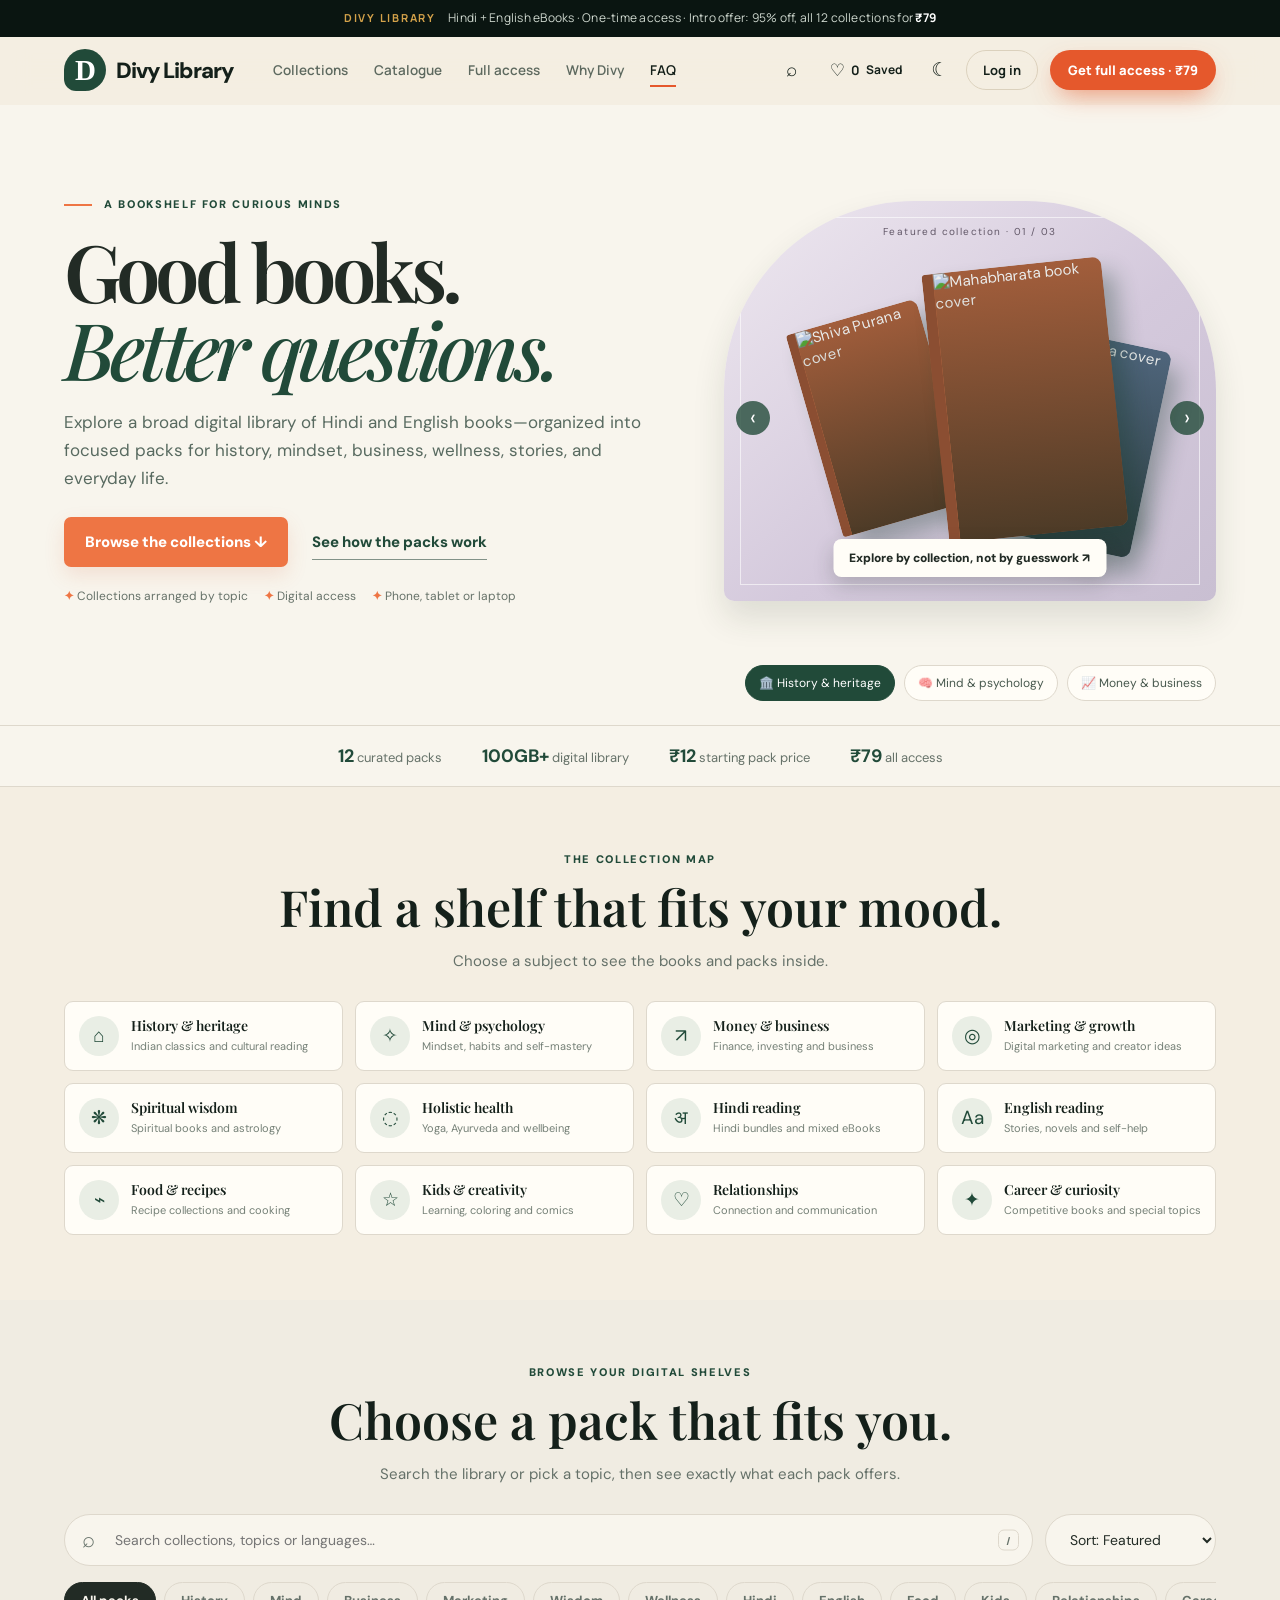
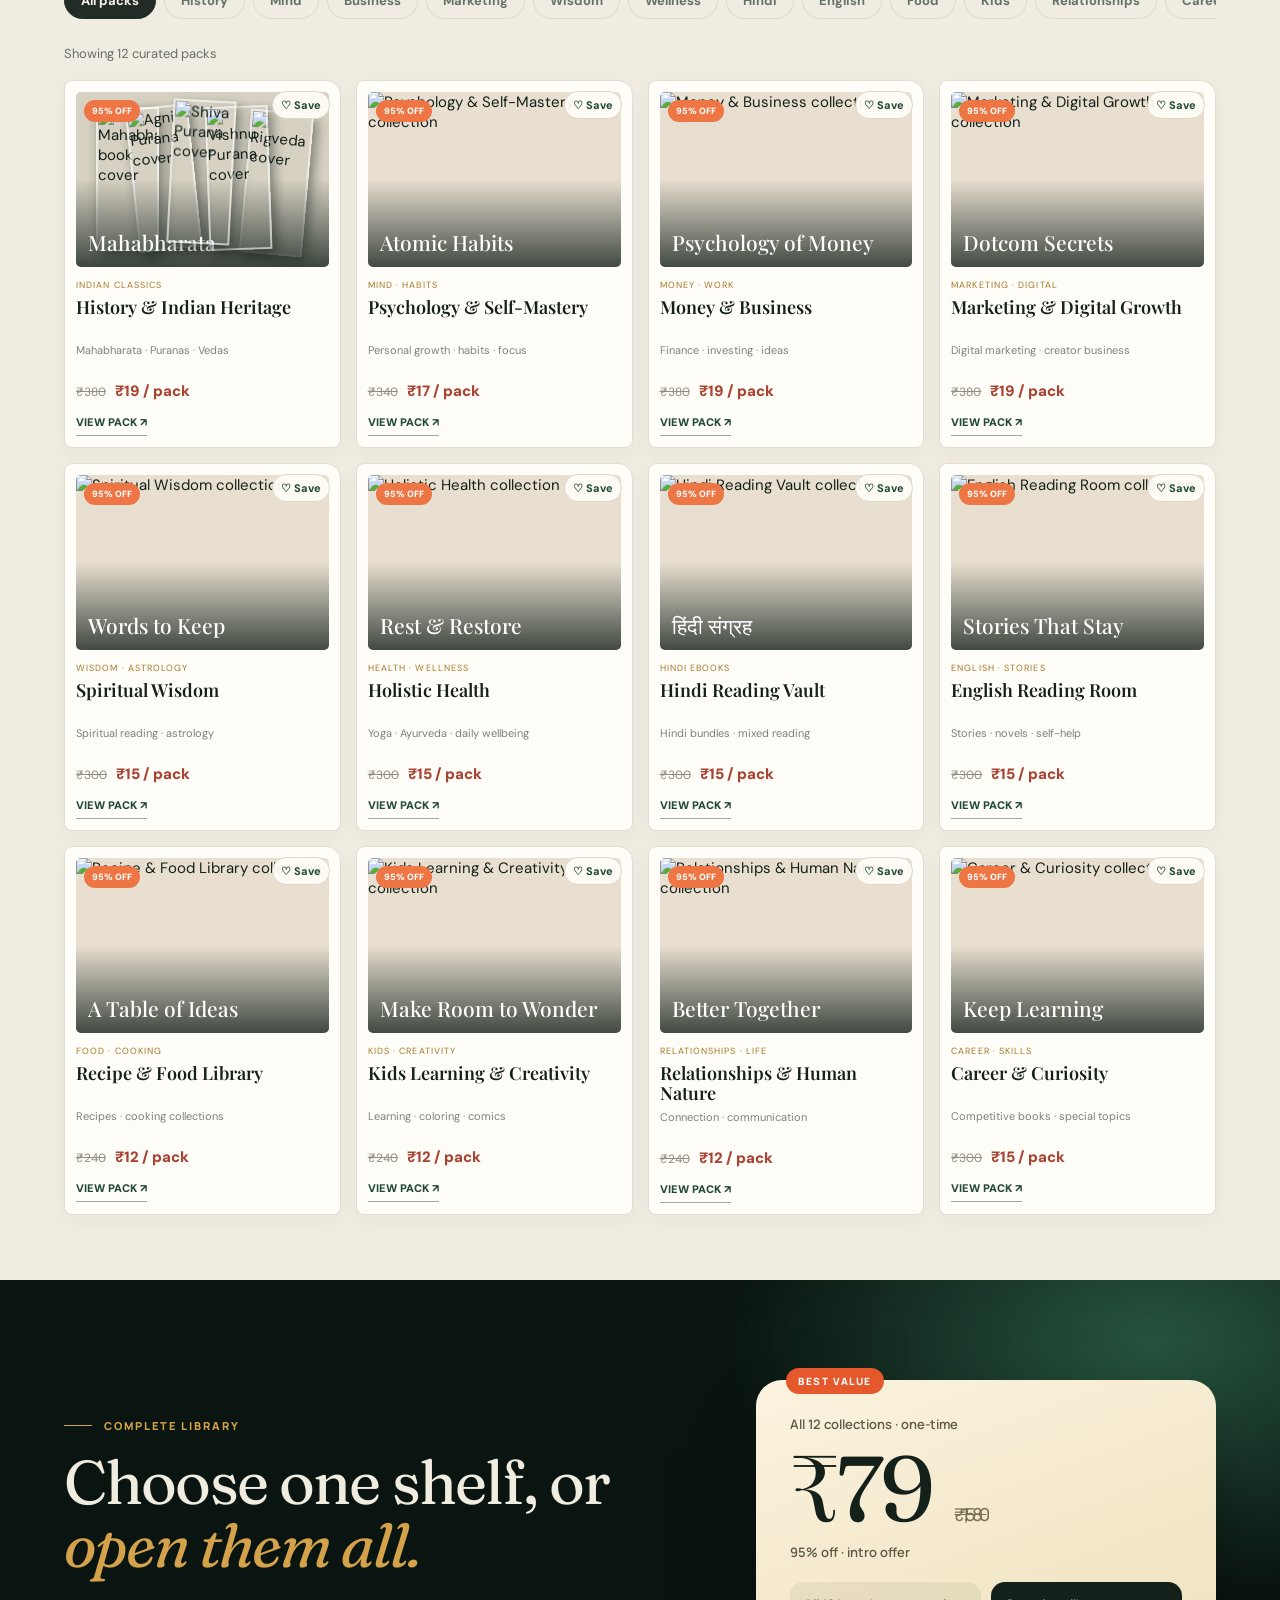
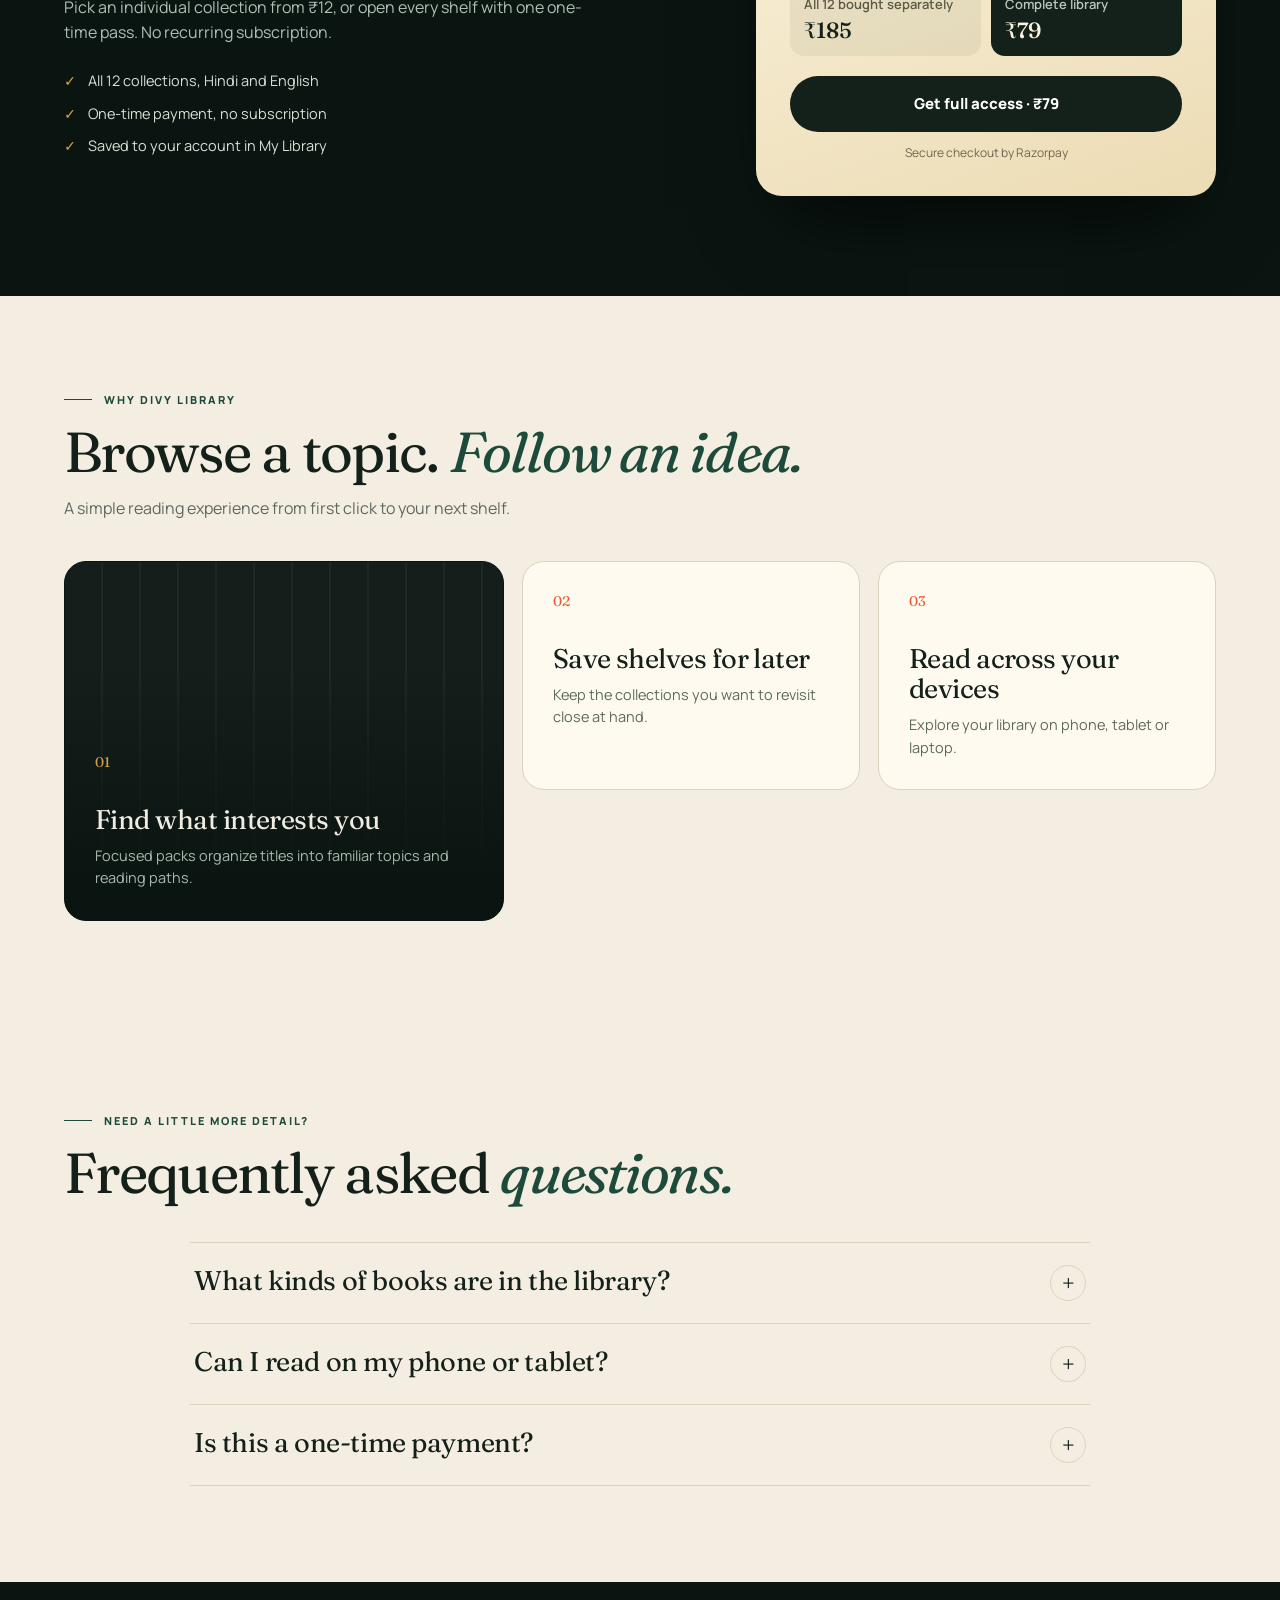
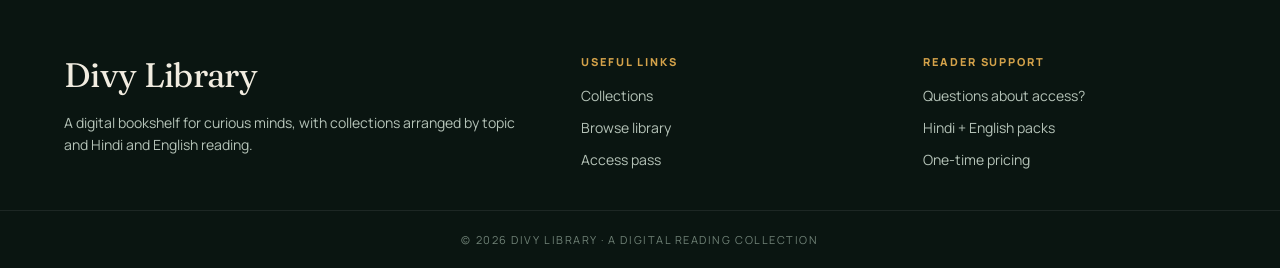
==== commit 3a32176a: "Apply frontend redesign from archive" ====
--- a/index.html
+++ b/index.html
@@ -3,26 +3,24 @@
 <head>
 <meta charset="utf-8"><meta name="viewport" content="width=device-width,initial-scale=1">
 <title>Divy Library — Find your next good read</title>
-<link rel="preconnect" href="https://fonts.googleapis.com"><link rel="preconnect" href="https://fonts.gstatic.com" crossorigin><link href="https://fonts.googleapis.com/css2?family=DM+Sans:wght@400;500;600;700;800&family=Playfair+Display:ital,wght@0,500;0,600;0,700;1,500;1,600&display=swap" rel="stylesheet"><script src="auth-config.js"></script>
-<style>
-:root{--paper:#f8f5ed;--ink:#222b25;--green:#214a39;--dark:#173b2e;--orange:#ee7544;--muted:#657169;--line:#ded8cc;--white:#fffdf7;--gold:#f1cc70}*{box-sizing:border-box}html{scroll-behavior:smooth}body{margin:0;background:var(--paper);color:var(--ink);font:15px 'DM Sans',Arial,sans-serif}button,a{font:inherit}button{cursor:pointer}a{color:inherit;text-decoration:none}.ticker{background:var(--dark);color:#fff8e9;text-align:center;padding:10px;font-size:12px}.ticker b{color:var(--gold);letter-spacing:.1em;margin-right:12px}.header{height:78px;padding:0 5%;display:flex;align-items:center;justify-content:space-between;border-bottom:1px solid var(--line);background:#fbf8f1}.logo{order:-1;display:flex;align-items:center;gap:10px;font-size:22px;font-weight:850;letter-spacing:-1px}.logo b{display:grid;place-items:center;width:42px;height:42px;border-radius:50% 50% 50% 12px;background:var(--green);color:#fff;font:700 29px Georgia}.navlinks,.tools{display:flex;align-items:center;gap:22px;color:#5b695f}.navlinks a{font-size:14px}.tools{gap:14px}.tools button{background:none;border:0;color:var(--green);font-size:21px}.explore,.primary{background:var(--orange);color:white;border:0;border-radius:7px;padding:15px 21px;font-weight:850;box-shadow:0 8px 20px #d9623725}.hero{max-width:1440px;margin:auto;min-height:560px;padding:66px 5% 34px;display:grid;grid-template-columns:1.1fr .9fr;gap:5%;align-items:center}.eyebrow{text-transform:uppercase;letter-spacing:.15em;font-size:11px;font-weight:850;color:var(--green)}.eyebrow:before{content:'';display:inline-block;width:28px;height:2px;background:var(--orange);vertical-align:middle;margin-right:12px}.hero h1{font:600 clamp(50px,6.2vw,86px)/.98 'Playfair Display',Georgia,serif;letter-spacing:-.06em;margin:21px 0}.hero h1 em{color:var(--green);font-weight:500}.lead{max-width:700px;color:#586a60;font-size:17px;line-height:1.65}.actions{display:flex;align-items:center;gap:24px;margin-top:25px}.text-btn{border:0;border-bottom:1px solid #829288;background:none;color:var(--green);padding:7px 0;font-weight:800}.meta{display:flex;gap:16px;flex-wrap:wrap;margin-top:21px;color:#667269;font-size:12px}.meta b{color:var(--orange)}.stage{height:400px;position:relative;overflow:hidden;border-radius:190px 190px 10px 10px;background:linear-gradient(140deg,#eee8f0,#d4c9dc 56%,#c9bfd2);box-shadow:0 17px 32px #26382b20}.stage:before{content:'';position:absolute;inset:16px;border:1px solid #fff9}.stage-label{position:absolute;z-index:5;top:24px;width:100%;text-align:center;color:#615767;font-size:10px;letter-spacing:.14em}.side,.cover{position:absolute;display:flex;flex-direction:column;justify-content:space-between;overflow:hidden;color:white;background:#ad623e;box-shadow:12px 16px 22px #193b2c55}.side{z-index:2;left:18%;top:28%;width:135px;height:210px;padding:13px;border-left:9px solid #0003;border-radius:4px 9px 9px 4px;transform:rotate(-16deg)}.side.right{left:auto;right:13%;top:34%;background:#536a83;transform:rotate(12deg)}.side img,.cover img{position:absolute;inset:0;width:100%;height:100%;object-fit:cover}.side:after,.cover:after{content:'';position:absolute;inset:0;background:linear-gradient(#17251a12,#17251aa3)}.side small,.side span,.cover small,.cover strong,.cover span{z-index:1}.side small,.cover small{font-size:8px;letter-spacing:.12em}.side span{font:500 20px Georgia;max-width:110px}.side small,.side span,.cover small,.cover strong,.cover span{display:none}.cover{--c:#ad573d;z-index:4;left:43%;top:16%;width:180px;height:270px;padding:17px;border-radius:4px 9px 9px 4px;border-left:11px solid #0003;transform:rotate(-6deg)}.cover strong{font:500 26px/.98 'Playfair Display',Georgia;max-width:150px}.cover span{font-size:8px;letter-spacing:.1em}.cover.arrive{animation:book-arrive .72s cubic-bezier(.16,.78,.22,1) both}@keyframes book-arrive{0%{opacity:0;transform:translateX(150px) rotate(16deg) scale(.84)}72%{opacity:1;transform:translateX(-12px) rotate(-9deg) scale(1.035)}100%{opacity:1;transform:rotate(-6deg) scale(1)}}.caption{position:absolute;z-index:6;bottom:24px;left:50%;transform:translateX(-50%);white-space:nowrap;background:var(--white);border-radius:8px;padding:11px 16px;font-size:12px;font-weight:850;box-shadow:0 8px 20px #23312838}.arrow{position:absolute;z-index:7;top:50%;border:0;border-radius:50%;width:34px;height:34px;background:#214a39c9;color:white;font-size:22px}.prev{left:12px}.next{right:12px}.picks{display:flex;justify-content:center;gap:9px;flex-wrap:wrap;padding:0 4% 24px}.pick,.filter{border:1px solid var(--line);border-radius:22px;background:var(--white);color:#48594e;padding:9px 13px;font-size:12px}.pick.active,.filter.active{background:var(--green);border-color:var(--green);color:#fff}.stats{display:flex;justify-content:center;gap:40px;flex-wrap:wrap;padding:18px;border-block:1px solid var(--line);color:#667269;font-size:13px}.stats b{color:var(--green);font-size:18px}.section{padding:65px 5%}.head{max-width:760px;text-align:center;margin:0 auto 28px}.head .eyebrow:before{display:none}.head h2{font:600 clamp(34px,4vw,50px)/1.1 'Playfair Display',Georgia;margin:13px 0}.head p{color:var(--muted);line-height:1.6}.collection-grid{max-width:1280px;margin:auto;display:grid;grid-template-columns:repeat(4,minmax(0,1fr));gap:12px}.collection{display:flex;align-items:center;gap:12px;text-align:left;background:var(--white);border:1px solid var(--line);border-radius:9px;padding:14px;transition:.2s}.collection:hover{transform:translateY(-3px);box-shadow:0 10px 22px #243a2910}.symbol{flex:none;width:40px;height:40px;display:grid;place-items:center;border-radius:50%;background:#e9eee5;color:var(--green);font-size:19px}.collection strong{display:block;font:600 14px 'Playfair Display',Georgia}.collection small{display:block;margin-top:4px;color:#758077;font-size:11px;line-height:1.4}.library{background:#f0ece2}.toolbar{max-width:1280px;margin:0 auto 17px}.search{width:100%;padding:13px;border:1px solid var(--line);border-radius:7px;background:var(--white);font-size:14px}.filters{display:flex;flex-wrap:wrap;gap:8px;margin-top:12px}.result{max-width:1280px;margin:0 auto 14px;color:#70746c;font-size:12px}.grid{max-width:1280px;margin:auto;display:grid;grid-template-columns:repeat(4,minmax(0,1fr));gap:15px}.pack{padding:11px;border:1px solid #e3ddd1;border-radius:8px 15px 8px 8px;background:var(--white);box-shadow:0 5px 18px #2637280a}.pack[hidden]{display:none}.art{height:175px;position:relative;overflow:hidden;margin-bottom:12px;background:#e8dfd1;border-radius:5px}.art img{width:100%;height:100%;object-fit:cover}.art .stack{position:absolute;inset:0;overflow:hidden;background:#d6d1c2}.art .stack img{position:absolute;width:25%;height:82%;top:9%;left:8%;object-fit:cover;border:2px solid #fff9;box-shadow:4px 6px 12px #10191475}.art .stack img:nth-child(2){left:22%;top:8%;transform:rotate(-6deg)}.art .stack img:nth-child(3){left:37%;top:5%;transform:rotate(3deg);z-index:2}.art .stack img:nth-child(4){left:52%;top:8%;transform:rotate(-2deg);z-index:1}.art .stack img:nth-child(5){left:67%;top:11%;transform:rotate(5deg)}.art:after{content:'';position:absolute;inset:50% 0 0;background:linear-gradient(transparent,#17241dcc)}.art strong{position:absolute;z-index:1;left:12px;bottom:11px;color:white;font:500 21px 'Playfair Display',Georgia}.sale{position:absolute;z-index:2;top:8px;left:8px;background:var(--orange);color:white;border-radius:20px;padding:5px 8px;font-size:9px;font-weight:850}.label{font-size:9px;letter-spacing:.12em;color:#a47729}.pack h3{font:600 18px/1.15 'Playfair Display',Georgia;margin:6px 0;min-height:40px}.topics{min-height:30px;color:#7d8179;font-size:11px}.price{margin:8px 0;color:#a84435;font-weight:850}.price del{color:#928c80;font-size:12px;margin-right:6px;font-weight:400}.view{border:0;border-bottom:1px solid #9eaa9d;background:none;color:var(--green);font-size:11px;font-weight:850;padding:6px 0}.pricing{display:grid;grid-template-columns:1.25fr 1fr;gap:25px;align-items:center;padding:58px 8%;background:var(--green);color:#fff8e9}.pricing h2{font:600 39px 'Playfair Display';margin:12px 0}.pricing p{color:#d8e1d8;line-height:1.6}.price-card{display:flex;align-items:center;justify-content:space-between;gap:16px;padding:19px;border-radius:10px;background:var(--white);color:var(--ink)}.price-card span{display:block;color:#72786f;font-size:12px;margin:4px 0}.price-card strong{font:700 35px 'Playfair Display';color:#a84435}.price-card button,.offer-cta{border:0;border-radius:6px;background:var(--gold);padding:12px 15px;font-weight:850}.benefits{max-width:1100px;margin:auto;display:grid;grid-template-columns:repeat(3,1fr);gap:14px}.benefit{padding:20px;background:var(--white);border-top:3px solid var(--gold)}.benefit strong{font:600 20px 'Playfair Display'}.benefit p,details p{color:var(--muted);font-size:13px;line-height:1.55}.faq{max-width:820px;margin:auto}details{border-top:1px solid var(--line);padding:14px 3px}details:last-child{border-bottom:1px solid var(--line)}summary{cursor:pointer;list-style:none;font:600 17px 'Playfair Display'}summary:after{content:'+';float:right;color:var(--orange)}details[open] summary:after{content:'−'}.footer{padding:32px 6%;display:grid;grid-template-columns:1.2fr 1fr 1fr;gap:22px;background:#e8d79b}.footer h3{font-size:12px;letter-spacing:.12em}.footer p,.footer li{font-size:12px;line-height:1.6}.footer ul{list-style:none;padding:0}.copyright{text-align:center;background:#282721;color:#f4ecda;padding:10px;font-size:11px}.offer{display:none;position:fixed;z-index:20;right:20px;bottom:20px;width:min(300px,calc(100% - 24px));padding:14px;background:var(--white);border:1px solid var(--line);border-radius:13px;box-shadow:0 14px 50px #1d2b2080}.offer.show{display:block;animation:pop .35s ease both}@keyframes pop{from{opacity:0;transform:translateY(12px)}to{opacity:1;transform:none}}.offer-top{display:flex;justify-content:space-between;align-items:center}.offer-top b{color:#a84435;font-size:23px}.offer-top button{border:0;background:none;font-size:21px}.offer h3{font:600 23px 'Playfair Display';margin:7px 0}.offer p{font-size:13px;color:var(--muted);line-height:1.5}.offer-cta{width:100%}.offer small{display:block;text-align:center;margin-top:9px;color:#777;font-size:10px}.progress{position:fixed;top:0;left:0;height:3px;background:var(--orange);z-index:22;width:0}.top{position:fixed;display:none;bottom:18px;right:18px;width:40px;height:40px;border:0;border-radius:50%;background:var(--green);color:white;font-size:20px}.top.show{display:block}
-@media(max-width:950px){.navlinks{gap:12px}.navlinks a{font-size:12px}.hero{gap:25px}.collection-grid,.grid{grid-template-columns:repeat(3,minmax(0,1fr))}}@media(max-width:700px){.header{height:auto;min-height:68px;display:grid;grid-template-columns:1fr auto;padding:9px 4%}.logo{order:0;grid-column:1;grid-row:1;justify-self:start;font-size:18px}.logo b{width:34px;height:34px;font-size:23px}.navlinks{order:1;grid-column:1/-1;grid-row:2;justify-content:space-between;gap:6px;padding:10px 0 3px}.navlinks a{font-size:10px}.tools{order:2;grid-column:2;grid-row:1;justify-self:end}.tools .explore{display:none}.ticker{font-size:9px}.hero{grid-template-columns:1fr;padding:38px 5% 20px;gap:23px}.hero h1{font-size:clamp(46px,12vw,68px)}.lead{font-size:15px}.stage{height:350px}.section{padding:48px 5%}.collection-grid,.grid{grid-template-columns:repeat(2,minmax(0,1fr));gap:9px}.collection{padding:10px;gap:8px}.symbol{width:33px;height:33px}.collection strong{font-size:12px}.collection small{font-size:10px}.art{height:140px}.pack{padding:8px}.pack h3{font-size:15px}.pricing{grid-template-columns:1fr;padding:42px 6%}.price-card{flex-wrap:wrap}.benefits{grid-template-columns:1fr}.footer{grid-template-columns:1fr 1fr}.footer section:first-child{grid-column:1/-1}.stats{gap:10px 20px;font-size:11px}}@media(max-width:760px){.offer{width:min(264px,calc(100% - 20px));right:10px;bottom:10px;padding:10px}.offer h3{font-size:17px;margin:5px 0}.offer-top b{font-size:19px}.offer p{font-size:10px;line-height:1.35;margin:6px 0}.offer-cta{padding:9px}.offer small{margin-top:6px}}@media(max-width:390px){.collection-grid,.grid{grid-template-columns:1fr}.stage{height:320px}.footer{grid-template-columns:1fr}.footer section:first-child{grid-column:auto}}
-.side.arrive{animation:side-arrive .66s cubic-bezier(.16,.78,.22,1) both}.side.right.arrive{animation-name:side-arrive-right}@keyframes side-arrive{from{opacity:0;transform:translateX(-70px) rotate(-28deg) scale(.86)}to{opacity:1;transform:translateX(0) rotate(-16deg) scale(1)}}@keyframes side-arrive-right{from{opacity:0;transform:translateX(70px) rotate(24deg) scale(.86)}to{opacity:1;transform:translateX(0) rotate(12deg) scale(1)}}</style><style>.saved-trigger{display:flex;align-items:center;gap:5px;border:0;background:none;color:var(--green);font-size:13px;font-weight:700;padding:8px}.saved-trigger>span{font-size:21px}.saved-trigger small{font-size:12px}.saved-trigger.saved-on{color:var(--orange)}.pack{position:relative}.pack .save-toggle{position:absolute;right:10px;top:10px;z-index:3;padding:6px 8px;background:#fffdf7ed}.save-toggle{border:1px solid var(--line);border-radius:22px;background:var(--white);color:var(--green);padding:6px 8px;font-size:11px;font-weight:750}.save-toggle.is-saved{background:#f9e7df;border-color:#eeb9a7;color:#a84435}.saved-trigger:focus-visible,.save-toggle:focus-visible{outline:3px solid var(--gold);outline-offset:2px}</style> <style>.picks{justify-content:flex-end;max-width:1280px;margin:0 auto;padding:0 5% 24px}@media(max-width:520px){.picks{justify-content:flex-end;padding-left:5%;padding-right:5%}}</style></head>
-<body><div id="app"><div class="ticker"><b>THE DIVY LIBRARY COLLECTION</b> Hindi + English eBooks · One-time access · Intro offer: 95% off for <strong id="clock">15:00</strong></div>
-<header class="header"><nav class="navlinks"><a href="#collections">Collections</a><a href="#library">Browse library</a><a href="#access">Access pass</a><a href="#notes">Reader notes</a><a href="#faq">FAQ</a></nav><div class="logo"><b>D</b><span>Divy Library</span></div><div class="tools"><button aria-label="Search" id="jump">⌕</button><button class="saved-trigger" id="saved-trigger" type="button" aria-pressed="false"><span>♡</span> <b id="saved-count">0</b><small>Saved</small></button><button class="account-trigger" id="account-trigger" type="button">Log in</button><a class="explore" href="#library">Explore the library ↗</a></div></header>
-<main><section class="hero"><div><div class="eyebrow" id="kicker">A bookshelf for curious minds</div><h1 id="headline">Good books.<br><em>Better questions.</em></h1><p class="lead" id="lead">Explore a broad digital library of Hindi and English books—organized into focused packs for history, mindset, business, wellness, stories, and everyday life.</p><div class="actions"><a class="primary" href="#collections">Browse the collections ↓</a><button class="text-btn" id="next">See how the packs work</button></div><div class="meta"><span><b>✦</b> Collections arranged by topic</span><span><b>✦</b> Digital access</span><span><b>✦</b> Phone, tablet or laptop</span></div></div><div class="stage"><div class="stage-label">Featured collection · <span id="slide-no">01 / 03</span></div><div class="side"><img id="side-img-left" src="https://bookkish.com/cdn/shop/products/shivpuran_892x.jpg?v=1724674452" alt="Shiva Purana cover"><small>ALSO IN THIS PACK</small><span id="side-title-left">Shiva Purana</span></div><div class="side right"><img id="side-img-right" src="https://cdn.exoticindia.com/images/products/original/books-2019-009/mzi097.webp" alt="Rigveda cover"><small>ALSO IN THIS PACK</small><span id="side-title-right">Rigveda</span></div><div class="cover"><img id="hero-img" src="https://cdn01.sapnaonline.com/product_media/9788172764654/md_9788172764654.jpg" alt="Mahabharata book cover"><small id="cover-brand">DIVY LIBRARY · HERITAGE</small><strong id="cover-title">Mahabharata</strong><span id="cover-subtitle">INDIAN CLASSIC · HISTORY & HERITAGE</span></div><button class="arrow prev" id="prev">‹</button><button class="arrow next" id="forward">›</button><div class="caption">Explore by collection, not by guesswork ↗</div></div></section></section></section>
-<div class="picks"><button class="pick active" data-pick="0">🏛️ History & heritage</button><button class="pick" data-pick="1">🧠 Mind & psychology</button><button class="pick" data-pick="2">📈 Money & business</button></div><div class="stats"><span><b>12</b> curated packs</span><span><b>100GB+</b> digital library</span><span><b>₹12</b> starting pack price</span><span><b>₹79</b> all access</span></div>
-<section class="section" id="collections"><div class="head"><div class="eyebrow">The collection map</div><h2>Find a shelf that fits your mood.</h2><p>Choose a subject to see the books and packs inside.</p></div><div class="collection-grid"><div role="button" tabindex="0" class="collection" data-jump="history"><span class="symbol">⌂</span><span><strong>History & heritage</strong><small>Indian classics and cultural reading</small></span></div><div role="button" tabindex="0" class="collection" data-jump="mind"><span class="symbol">✧</span><span><strong>Mind & psychology</strong><small>Mindset, habits and self-mastery</small></span></div><div role="button" tabindex="0" class="collection" data-jump="money"><span class="symbol">↗</span><span><strong>Money & business</strong><small>Finance, investing and business</small></span></div><div role="button" tabindex="0" class="collection" data-jump="marketing"><span class="symbol">◎</span><span><strong>Marketing & growth</strong><small>Digital marketing and creator ideas</small></span></div><div role="button" tabindex="0" class="collection" data-jump="spirituality"><span class="symbol">❋</span><span><strong>Spiritual wisdom</strong><small>Spiritual books and astrology</small></span></div><div role="button" tabindex="0" class="collection" data-jump="wellness"><span class="symbol">◌</span><span><strong>Holistic health</strong><small>Yoga, Ayurveda and wellbeing</small></span></div><div role="button" tabindex="0" class="collection" data-jump="hindi"><span class="symbol">अ</span><span><strong>Hindi reading</strong><small>Hindi bundles and mixed eBooks</small></span></div><div role="button" tabindex="0" class="collection" data-jump="english"><span class="symbol">Aa</span><span><strong>English reading</strong><small>Stories, novels and self-help</small></span></div><div role="button" tabindex="0" class="collection" data-jump="food"><span class="symbol">⌁</span><span><strong>Food & recipes</strong><small>Recipe collections and cooking</small></span></div><div role="button" tabindex="0" class="collection" data-jump="kids"><span class="symbol">☆</span><span><strong>Kids & creativity</strong><small>Learning, coloring and comics</small></span></div><div role="button" tabindex="0" class="collection" data-jump="relationships"><span class="symbol">♡</span><span><strong>Relationships</strong><small>Connection and communication</small></span></div><div role="button" tabindex="0" class="collection" data-jump="career"><span class="symbol">✦</span><span><strong>Career & curiosity</strong><small>Competitive books and special topics</small></span></div></div></section>
-<section class="section library" id="library"><div class="head"><div class="eyebrow">Browse your digital shelves</div><h2>Choose a pack that fits you.</h2><p>Search the library or pick a topic, then see exactly what each pack offers.</p></div><div class="toolbar"><input class="search" id="search" type="search" placeholder="Search packs, topics, or languages…"><div class="filters"><button class="filter active" data-filter="all">All packs</button><button class="filter" data-filter="history">History</button><button class="filter" data-filter="mind">Mind</button><button class="filter" data-filter="money">Business</button><button class="filter" data-filter="marketing">Marketing</button><button class="filter" data-filter="spirituality">Wisdom</button><button class="filter" data-filter="wellness">Wellness</button><button class="filter" data-filter="hindi">Hindi</button><button class="filter" data-filter="english">English</button><button class="filter" data-filter="food">Food</button><button class="filter" data-filter="kids">Kids</button><button class="filter" data-filter="relationships">Relationships</button><button class="filter" data-filter="career">Career</button></div></div><div class="result" id="count">Showing 12 curated packs</div><div class="grid" id="packs"></div><p class="empty-state" id="empty" hidden>No shelves match this search.</p></section>
-<section class="pricing" id="access"><div><div class="eyebrow" style="color:#f0cd71">Your library, your way</div><h2>Choose one shelf—or open them all.</h2><p>Pick an individual collection, or open every shelf with one one-time pass. No recurring subscription.</p></div><div class="price-card"><div><span>All 12 collections · one-time</span><strong>₹79</strong><span>95% off · intro offer</span></div><button id="buy">SEE ALL ACCESS ↗</button></div></section>
-<section class="section" id="notes"><div class="head"><div class="eyebrow">The library, your way</div><h2>Browse a topic. Follow an idea.</h2><p>A simple reading experience from first click to your next shelf.</p></div><div class="benefits"><article class="benefit"><strong>Find what interests you</strong><p>Focused packs organize titles into familiar topics and reading paths.</p></article><article class="benefit"><strong>Save shelves for later</strong><p>Keep the collections you want to revisit close at hand.</p></article><article class="benefit"><strong>Read across your devices</strong><p>Explore your library on phone, tablet or laptop.</p></article></div></section>
-<section class="section" id="faq"><div class="head"><div class="eyebrow">Need a little more detail?</div><h2>Frequently asked questions.</h2></div><div class="faq"><details><summary>What kinds of books are in the library?</summary><p>Hindi and English books across focused subject collections.</p></details><details><summary>Can I read on my phone or tablet?</summary><p>Yes, browse on your phone, tablet or laptop.</p></details><details><summary>Is this a one-time payment?</summary><p>The access pass is a one-time payment with no recurring plan.</p></details></div></section></main>
+<link rel="preconnect" href="https://fonts.googleapis.com"><link rel="preconnect" href="https://fonts.gstatic.com" crossorigin><link href="https://fonts.googleapis.com/css2?family=DM+Sans:wght@400;500;600;700;800&family=Playfair+Display:ital,wght@0,500;0,600;0,700;1,500;1,600&display=swap" rel="stylesheet"><link rel="preload" href="fonts/fraunces-latin-wght-normal.woff2" as="font" type="font/woff2" crossorigin><link rel="preload" href="fonts/manrope-latin-wght-normal.woff2" as="font" type="font/woff2" crossorigin><meta name="description" content="Divy Library: Hindi and English ebook packs for history, mindset, business, wellness and more. One-time access, no subscription.">
+<link rel="canonical" href="https://divylibrary.in/"><meta name="theme-color" content="#0a1511"><link rel="icon" href="favicon.ico">
+<meta property="og:type" content="website"><meta property="og:site_name" content="Divy Library"><meta property="og:url" content="https://divylibrary.in/">
+<meta property="og:title" content="Divy Library — Find your next good read"><meta property="og:description" content="Hindi and English ebook packs, organized by topic. One-time access.">
+<meta property="og:image" content="https://divylibrary.in/og-image.jpg"><meta name="twitter:card" content="summary_large_image">
+<link rel="preconnect" href="https://images.unsplash.com"><link rel="preconnect" href="https://m.media-amazon.com"><link rel="preconnect" href="https://cdn01.sapnaonline.com"><link rel="stylesheet" href="styles.css"><script defer src="auth-config.js"></script>
+ <script type="application/ld+json">{"@context":"https://schema.org","@graph":[{"@type":"Organization","name":"Divy Library","url":"https://divylibrary.in/"},{"@type":"WebSite","name":"Divy Library","url":"https://divylibrary.in/","inLanguage":["en","hi"]}]}</script></head>
+<body><a class="skip" href="#main">Skip to content</a><div id="app"><div class="ticker"><b>DIVY LIBRARY</b> Hindi + English eBooks · One-time access · Intro offer: 95% off, all 12 collections for <strong>₹79</strong></div>
+<header class="header"><a class="logo" href="#top-of-page" aria-label="Divy Library home"><b>D</b><span>Divy Library</span></a><nav class="navlinks" id="site-nav" aria-label="Main"><a href="#collections">Collections</a><a href="#library">Catalogue</a><a href="#access">Full access</a><a href="#notes">Why Divy</a><a href="#faq">FAQ</a></nav><div class="tools"><button type="button" aria-label="Search the catalogue" id="jump">⌕</button><button class="saved-trigger" id="saved-trigger" type="button" aria-pressed="false"><span>♡</span> <b id="saved-count">0</b><small>Saved</small></button><button id="theme-toggle" type="button" aria-label="Toggle dark mode">☾</button><button class="account-trigger" id="account-trigger" type="button">Log in</button><button class="menu-btn" id="menu-toggle" type="button" aria-expanded="false" aria-controls="site-nav" aria-label="Open menu">☰</button><a class="explore" href="#access">Get full access · ₹79</a></div></header>
+<main id="main"><section class="hero orig" id="top-of-page"><div><div class="eyebrow" id="kicker">A bookshelf for curious minds</div><h1 id="headline">Good books.<br><em>Better questions.</em></h1><p class="lead" id="lead">Explore a broad digital library of Hindi and English books—organized into focused packs for history, mindset, business, wellness, stories, and everyday life.</p><div class="actions"><a class="primary" href="#collections">Browse the collections ↓</a><button class="text-btn" id="next">See how the packs work</button></div><div class="meta"><span><b>✦</b> Collections arranged by topic</span><span><b>✦</b> Digital access</span><span><b>✦</b> Phone, tablet or laptop</span></div></div><div class="stage"><div class="stage-label">Featured collection · <span id="slide-no">01 / 03</span></div><div class="side"><img id="side-img-left" src="https://bookkish.com/cdn/shop/products/shivpuran_892x.jpg?v=1724674452" alt="Shiva Purana cover"><small>ALSO IN THIS PACK</small><span id="side-title-left">Shiva Purana</span></div><div class="side right"><img id="side-img-right" src="https://cdn.exoticindia.com/images/products/original/books-2019-009/mzi097.webp" alt="Rigveda cover"><small>ALSO IN THIS PACK</small><span id="side-title-right">Rigveda</span></div><div class="cover"><img id="hero-img" fetchpriority="high" decoding="async" src="https://cdn01.sapnaonline.com/product_media/9788172764654/md_9788172764654.jpg" alt="Mahabharata book cover"><small id="cover-brand">DIVY LIBRARY · HERITAGE</small><strong id="cover-title">Mahabharata</strong><span id="cover-subtitle">INDIAN CLASSIC · HISTORY & HERITAGE</span></div><button class="arrow prev" id="prev">‹</button><button class="arrow next" id="forward">›</button><div class="caption">Explore by collection, not by guesswork ↗</div></div></section>
+<div class="picks orig"><button class="pick active" data-pick="0">🏛️ History & heritage</button><button class="pick" data-pick="1">🧠 Mind & psychology</button><button class="pick" data-pick="2">📈 Money & business</button></div><div class="stats orig"><span><b>12</b> curated packs</span><span><b>100GB+</b> digital library</span><span><b>₹12</b> starting pack price</span><span><b>₹79</b> all access</span></div>
+<section class="section orig" id="collections"><div class="head"><div class="eyebrow">The collection map</div><h2>Find a shelf that fits your mood.</h2><p>Choose a subject to see the books and packs inside.</p></div><div class="collection-grid"><div role="button" tabindex="0" class="collection" data-jump="history"><span class="symbol">⌂</span><span><strong>History & heritage</strong><small>Indian classics and cultural reading</small></span></div><div role="button" tabindex="0" class="collection" data-jump="mind"><span class="symbol">✧</span><span><strong>Mind & psychology</strong><small>Mindset, habits and self-mastery</small></span></div><div role="button" tabindex="0" class="collection" data-jump="money"><span class="symbol">↗</span><span><strong>Money & business</strong><small>Finance, investing and business</small></span></div><div role="button" tabindex="0" class="collection" data-jump="marketing"><span class="symbol">◎</span><span><strong>Marketing & growth</strong><small>Digital marketing and creator ideas</small></span></div><div role="button" tabindex="0" class="collection" data-jump="spirituality"><span class="symbol">❋</span><span><strong>Spiritual wisdom</strong><small>Spiritual books and astrology</small></span></div><div role="button" tabindex="0" class="collection" data-jump="wellness"><span class="symbol">◌</span><span><strong>Holistic health</strong><small>Yoga, Ayurveda and wellbeing</small></span></div><div role="button" tabindex="0" class="collection" data-jump="hindi"><span class="symbol">अ</span><span><strong>Hindi reading</strong><small>Hindi bundles and mixed eBooks</small></span></div><div role="button" tabindex="0" class="collection" data-jump="english"><span class="symbol">Aa</span><span><strong>English reading</strong><small>Stories, novels and self-help</small></span></div><div role="button" tabindex="0" class="collection" data-jump="food"><span class="symbol">⌁</span><span><strong>Food & recipes</strong><small>Recipe collections and cooking</small></span></div><div role="button" tabindex="0" class="collection" data-jump="kids"><span class="symbol">☆</span><span><strong>Kids & creativity</strong><small>Learning, coloring and comics</small></span></div><div role="button" tabindex="0" class="collection" data-jump="relationships"><span class="symbol">♡</span><span><strong>Relationships</strong><small>Connection and communication</small></span></div><div role="button" tabindex="0" class="collection" data-jump="career"><span class="symbol">✦</span><span><strong>Career & curiosity</strong><small>Competitive books and special topics</small></span></div></div></section>
+<section class="section library orig" id="library"><div class="head"><div class="eyebrow">Browse your digital shelves</div><h2>Choose a pack that fits you.</h2><p>Search the library or pick a topic, then see exactly what each pack offers.</p></div><div class="toolbar"><div class="search-wrap"><input class="search" id="search" type="search" aria-label="Search collections" placeholder="Search collections, topics or languages…"><kbd aria-hidden="true">/</kbd></div><select class="sort" id="sort" aria-label="Sort packs"><option value="">Sort: Featured</option><option value="p-asc">Price: low to high</option><option value="p-desc">Price: high to low</option><option value="az">Name: A–Z</option></select><div class="filters"><button class="filter active" data-filter="all">All packs</button><button class="filter" data-filter="history">History</button><button class="filter" data-filter="mind">Mind</button><button class="filter" data-filter="money">Business</button><button class="filter" data-filter="marketing">Marketing</button><button class="filter" data-filter="spirituality">Wisdom</button><button class="filter" data-filter="wellness">Wellness</button><button class="filter" data-filter="hindi">Hindi</button><button class="filter" data-filter="english">English</button><button class="filter" data-filter="food">Food</button><button class="filter" data-filter="kids">Kids</button><button class="filter" data-filter="relationships">Relationships</button><button class="filter" data-filter="career">Career</button></div></div><div class="recent" id="recent" hidden><b>Recently viewed</b><span id="recent-list"></span></div><div class="result" id="count">Showing 12 curated packs</div><div class="grid" id="packs"></div><p class="empty-state" id="empty" hidden>No shelves match this search.</p></section>
+<section class="pricing" id="access"><div class="pricing-inner"><div><div class="eyebrow">Complete library</div><h2>Choose one shelf, or <em>open them all.</em></h2><p>Pick an individual collection from ₹12, or open every shelf with one one-time pass. No recurring subscription.</p><ul class="pass-points"><li>All 12 collections, Hindi and English</li><li>One-time payment, no subscription</li><li>Saved to your account in My Library</li></ul></div><div class="price-card"><span>All 12 collections · one-time</span><strong>₹79 <del>₹1,580</del></strong><span>95% off · intro offer</span><div class="compare"><div><span>All 12 bought separately</span><b>₹185</b></div><div><span>Complete library</span><b>₹79</b></div></div><button id="buy" type="button">Get full access · ₹79</button><small class="fine">Secure checkout by Razorpay</small></div></div></section>
+
+<div class="pack-payment-overlay" id="pack-payment-overlay" hidden><section class="pack-payment-dialog" role="dialog" aria-modal="true" aria-labelledby="pack-payment-title"><button class="pack-payment-close" type="button" aria-label="Close pack details">×</button><div class="eyebrow">Secure checkout · selected access</div><h2 id="pack-payment-title"></h2><p id="pack-payment-description"></p><div class="pack-payment-meta"><span id="pack-payment-count"></span><strong id="pack-payment-price"></strong></div><ul class="pay-includes"><li>Instant, one-time access to this collection</li><li>Saved to your account in My Library</li><li>No subscription or recurring charge</li></ul><button class="pay-upsell" id="pay-upsell" type="button" hidden><span><b>Want every shelf?</b>All 12 collections for ₹79</span><span>Get all ↗</span></button><div class="pack-payment-sandbox"><b>RAZORPAY TEST MODE</b><span>No real money will be charged.</span></div><button class="primary" id="pack-payment-buy" type="button"></button><button class="share-btn" id="pack-share" type="button">🔗 Copy link to this pack</button><p class="pack-payment-status" id="pack-payment-status" role="status" aria-live="polite" hidden></p><div class="pack-payment-actions" id="pack-payment-actions" hidden><button id="pack-payment-receipt" type="button">Download test receipt</button><button id="pack-payment-library" type="button">Open My Library</button><button id="pack-payment-retry" type="button">Retry payment</button></div></section></div><section class="section" id="notes"><div class="head"><div class="eyebrow">Why Divy Library</div><h2>Browse a topic. <em>Follow an idea.</em></h2><p>A simple reading experience from first click to your next shelf.</p></div><div class="benefits"><article class="benefit" data-n="01"><strong>Find what interests you</strong><p>Focused packs organize titles into familiar topics and reading paths.</p></article><article class="benefit" data-n="02"><strong>Save shelves for later</strong><p>Keep the collections you want to revisit close at hand.</p></article><article class="benefit" data-n="03"><strong>Read across your devices</strong><p>Explore your library on phone, tablet or laptop.</p></article></div></section>
+<section class="section" id="faq"><div class="head"><div class="eyebrow">Need a little more detail?</div><h2>Frequently asked <em>questions.</em></h2></div><div class="faq"><details><summary>What kinds of books are in the library?</summary><p>Hindi and English books across focused subject collections.</p></details><details><summary>Can I read on my phone or tablet?</summary><p>Yes, browse on your phone, tablet or laptop.</p></details><details><summary>Is this a one-time payment?</summary><p>The access pass is a one-time payment with no recurring plan.</p></details></div></section></main>
 <footer class="footer"><section><h3>Divy Library</h3><p>A digital bookshelf for curious minds, with collections arranged by topic and Hindi and English reading.</p></section><section><h3>Useful links</h3><ul><li><a href="#collections">Collections</a></li><li><a href="#library">Browse library</a></li><li><a href="#access">Access pass</a></li></ul></section><section><h3>Reader support</h3><ul><li>Questions about access?</li><li>Hindi + English packs</li><li>One-time pricing</li></ul></section></footer><div class="copyright">© 2026 DIVY LIBRARY · A DIGITAL READING COLLECTION</div>
-<aside class="offer" id="offer"><div class="offer-top"><span>WELCOME GIFT</span><button id="close-offer">×</button></div><div class="offer-top"><b>95% OFF</b><span id="clock2">15:00</span></div><h3>Open every shelf.</h3><p>All Access to every collection for <del>₹1,580</del> <strong>₹79</strong>, one time only.</p><button class="offer-cta" id="offer-cta">Explore All Access ↗</button><small>No recurring plan · Introductory offer</small></aside><div class="progress" id="progress"></div><button class="top" id="top">↑</button></div>
-<script>
-(()=>{const packs=[['history','History & Indian Heritage','INDIAN CLASSICS','Mahabharata · Puranas · Vedas','Mahabharata','https://cdn01.sapnaonline.com/product_media/9788172764654/md_9788172764654.jpg',19,380],['mind','Psychology & Self-Mastery','MIND · HABITS','Personal growth · habits · focus','Atomic Habits','https://m.media-amazon.com/images/I/81dYhMkYd7L._AC_UF894%2C1000_QL80_.jpg',17,340],['money','Money & Business','MONEY · WORK','Finance · investing · ideas','Psychology of Money','https://images.unsplash.com/photo-1660854088062-c178a98550cd?auto=format&fit=crop&w=1000&q=80',19,380],['marketing','Marketing & Digital Growth','MARKETING · DIGITAL','Digital marketing · creator business','Dotcom Secrets','https://images.unsplash.com/photo-1497366754035-f200968a6e72?auto=format&fit=crop&w=1000&q=80',19,380],['spirituality','Spiritual Wisdom','WISDOM · ASTROLOGY','Spiritual reading · astrology','Words to Keep','https://images.unsplash.com/photo-1500530855697-b586d89ba3ee?auto=format&fit=crop&w=1000&q=80',15,300],['wellness','Holistic Health','HEALTH · WELLNESS','Yoga · Ayurveda · daily wellbeing','Rest & Restore','https://images.unsplash.com/photo-1544367567-0f2fcb009e0b?auto=format&fit=crop&w=1000&q=80',15,300],['hindi','Hindi Reading Vault','HINDI EBOOKS','Hindi bundles · mixed reading','हिंदी संग्रह','https://images.unsplash.com/photo-1519682337058-a94d519337bc?auto=format&fit=crop&w=1000&q=80',15,300],['english','English Reading Room','ENGLISH · STORIES','Stories · novels · self-help','Stories That Stay','https://images.unsplash.com/photo-1507842217343-583bb7270b66?auto=format&fit=crop&w=1000&q=80',15,300],['food','Recipe & Food Library','FOOD · COOKING','Recipes · cooking collections','A Table of Ideas','https://images.unsplash.com/photo-1490645935967-10de6ba17061?auto=format&fit=crop&w=1000&q=80',12,240],['kids','Kids Learning & Creativity','KIDS · CREATIVITY','Learning · coloring · comics','Make Room to Wonder','https://images.unsplash.com/photo-1503454537195-1dcabb73ffb9?auto=format&fit=crop&w=1000&q=80',12,240],['relationships','Relationships & Human Nature','RELATIONSHIPS · LIFE','Connection · communication','Better Together','https://images.unsplash.com/photo-1511632765486-a01980e01a18?auto=format&fit=crop&w=1000&q=80',12,240],['career','Career & Curiosity','CAREER · SKILLS','Competitive books · special topics','Keep Learning','https://images.unsplash.com/photo-1434030216411-0b793f4b4173?auto=format&fit=crop&w=1000&q=80',15,300]];const favKey='divyLibrarySavedV1';let saved;try{saved=JSON.parse(localStorage.getItem(favKey)||'{"packs":[],"categories":[]}')}catch{saved={packs:[]}}saved={packs:Array.isArray(saved.packs)?[...new Set(saved.packs)]:[]};localStorage.setItem(favKey,JSON.stringify(saved));let accountUserId=null;let savedOnly=false;const hasSaved=(t,k)=>t==='packs'&&saved.packs.includes(k);const persistSaved=()=>{if(!accountUserId)localStorage.setItem(favKey,JSON.stringify(saved))};const updateSavedUI=()=>{document.getElementById('saved-count').textContent=saved.packs.length;document.querySelectorAll('[data-favorite-pack],[data-favorite-category]').forEach(b=>{const type=b.hasAttribute('data-favorite-pack')?'packs':'categories',key=b.dataset.favoritePack||b.dataset.favoriteCategory,on=hasSaved(type,key);b.classList.toggle('is-saved',on);b.setAttribute('aria-pressed',on);b.textContent=type==='packs'?(on?'♥ Saved':'♡ Save'):(on?'♥':'♡')});};document.getElementById('packs').innerHTML=packs.map(p=>'<article class="pack" data-cat="'+p[0]+'" data-search="'+(p[1]+' '+p[2]+' '+p[3]).toLowerCase()+'"><div class="art"><span class="sale">95% OFF</span><img loading="lazy" src="'+p[5]+'" alt="'+p[1]+' collection"><strong>'+p[4]+'</strong></div><div class="label">'+p[2]+'</div><h3>'+p[1]+'</h3><div class="topics">'+p[3]+'</div><button class="save-toggle" type="button" data-favorite-pack="'+p[0]+'" aria-pressed="false">♡ Save</button><div class="price"><del>₹'+p[7]+'</del> ₹'+p[6]+' / pack</div><button class="view" type="button" onclick="openPack('+p[0]+')">VIEW PACK ↗</button></article>').join('');document.querySelector('.pack[data-cat="history"] .art').innerHTML='<span class="sale">95% OFF</span><div class="stack"><img src="https://cdn01.sapnaonline.com/product_media/9788172764654/md_9788172764654.jpg" alt="Mahabharata book cover"><img src="https://hindubookshop.com/cdn/shop/products/agni_purana_hindi_1024x1024%402x.jpg?v=1538480183" alt="Agni Purana cover"><img src="https://bookkish.com/cdn/shop/products/shivpuran_892x.jpg?v=1724674452" alt="Shiva Purana cover"><img src="https://rasbiharilal.com/cdn/shop/products/Visnu_Purana_1024x1024.jpg?v=1560692359" alt="Vishnu Purana cover"><img src="https://cdn.exoticindia.com/images/products/original/books-2019-009/mzi097.webp" alt="Rigveda cover"></div><strong>Mahabharata</strong>';let active='all';const cards=[...document.querySelectorAll('.pack')],search=document.getElementById('search');function filter(){let n=0;cards.forEach(c=>{const ok=(active==='all'||c.dataset.cat===active)&&(!savedOnly||hasSaved('packs',c.dataset.cat))&&(!search.value||c.textContent.toLowerCase().includes(search.value.toLowerCase()));c.hidden=!ok;if(ok)n++});document.getElementById('count').textContent='Showing '+n+(savedOnly?' saved':' curated')+' pack'+(n===1?'':'s');document.getElementById('empty').hidden=n!==0}function openPack(cat){active=cat;search.value="";document.querySelectorAll('.filter').forEach(b=>b.classList.toggle('active',b.dataset.filter===cat));filter();document.getElementById('library').scrollIntoView({behavior:'smooth'})}document.querySelectorAll('.filter').forEach(b=>b.onclick=()=>{active=b.dataset.filter;document.querySelectorAll('.filter').forEach(x=>x.classList.toggle('active',x===b));filter()});search.oninput=filter;document.querySelectorAll('[data-jump]').forEach(b=>b.onclick=e=>{if(e.target.closest('.collection-save'))return;active=b.dataset.jump;search.value='';document.querySelectorAll('.filter').forEach(x=>x.classList.toggle('active',x.dataset.filter===active));filter();document.getElementById('library').scrollIntoView({behavior:'smooth'})});document.getElementById('jump').onclick=()=>{document.getElementById('library').scrollIntoView({behavior:'smooth'});search.focus()};const slides=[
-{name:"Mahabharata",image:"https://cdn01.sapnaonline.com/product_media/9788172764654/md_9788172764654.jpg",alt:"Mahabharata printed book cover",kicker:"A bookshelf for curious minds",headline:"Good books.<br><em>Better questions.</em>",brand:"DIVY LIBRARY · HERITAGE",subtitle:"INDIAN CLASSIC · HISTORY & HERITAGE",color:"#a44735",left:"Shiva Purana",leftImage:"https://bookkish.com/cdn/shop/products/shivpuran_892x.jpg?v=1724674452",right:"Rigveda",rightImage:"https://cdn.exoticindia.com/images/products/original/books-2019-009/mzi097.webp",leftAlt:"Shiva Purana book cover",rightAlt:"Rigveda book cover"},
-{name:"Atomic Habits",image:"https://m.media-amazon.com/images/I/81dYhMkYd7L._AC_UF894%2C1000_QL80_.jpg",alt:"Atomic Habits by James Clear original book cover",kicker:"A little more room to grow",headline:"Read to know<br><em>yourself better.</em>",brand:"DIVY LIBRARY · MIND",subtitle:"HABITS · PSYCHOLOGY · SELF-GROWTH",color:"#3e705c",left:"Psychology of Money",leftImage:"https://images.thenile.io/r1000/9781804091043.jpg",right:"Atomic Habits",rightImage:"https://m.media-amazon.com/images/I/81dYhMkYd7L._AC_UF894%2C1000_QL80_.jpg",leftAlt:"The Psychology of Money book cover",rightAlt:"Atomic Habits book cover"},
-{name:"The Psychology of Money",image:"https://images.thenile.io/r1000/9781804091043.jpg",alt:"The Psychology of Money by Morgan Housel original book cover",kicker:"Ideas that move you forward",headline:"Make room for<br><em>what’s next.</em>",brand:"DIVY LIBRARY · MONEY",subtitle:"MONEY · BEHAVIOR · INVESTING",color:"#405d79",left:"Atomic Habits",leftImage:"https://m.media-amazon.com/images/I/81dYhMkYd7L._AC_UF894%2C1000_QL80_.jpg",right:"The Psychology of Money",rightImage:"https://images.thenile.io/r1000/9781804091043.jpg",leftAlt:"Atomic Habits book cover",rightAlt:"The Psychology of Money book cover"}];
-let i=0;function slide(n){i=(n+slides.length)%slides.length;const item=slides[i],cover=document.querySelector(".cover"),left=document.querySelector(".side:not(.right)"),right=document.querySelector(".side.right");document.getElementById("cover-title").textContent=item.name;document.getElementById("hero-img").src=item.image;document.getElementById("hero-img").alt=item.alt;document.getElementById("cover-brand").textContent=item.brand;document.getElementById("cover-subtitle").textContent=item.subtitle;document.getElementById("kicker").textContent=item.kicker;document.getElementById("headline").innerHTML=item.headline;document.getElementById("slide-no").textContent=String(i+1).padStart(2,"0")+" / 03";document.getElementById("side-title-left").textContent=item.left;document.getElementById("side-title-right").textContent=item.right;document.getElementById("side-img-left").src=item.leftImage;document.getElementById("side-img-left").alt=item.leftAlt;document.getElementById("side-img-right").src=item.rightImage;document.getElementById("side-img-right").alt=item.rightAlt;cover.style.setProperty("--c",item.color);cover.classList.remove("arrive");left.classList.remove("arrive");right.classList.remove("arrive");void cover.offsetWidth;cover.classList.add("arrive");left.classList.add("arrive");right.classList.add("arrive");document.querySelectorAll(".pick").forEach((b,j)=>b.classList.toggle("active",j===i));updateSavedUI()}document.getElementById('prev').onclick=()=>slide(i-1);document.getElementById('forward').onclick=()=>slide(i+1);document.getElementById('next').onclick=()=>slide(i+1);document.querySelectorAll('[data-pick]').forEach(b=>b.onclick=()=>slide(Number(b.dataset.pick)));updateSavedUI();document.querySelectorAll('.collection').forEach(b=>b.addEventListener('keydown',e=>{if(e.target===b&&(e.key==='Enter'||e.key===' ')){e.preventDefault();b.click()}}));document.getElementById('saved-trigger').onclick=()=>{savedOnly=!savedOnly;active='all';search.value='';document.getElementById('saved-trigger').classList.toggle('saved-on',savedOnly);document.getElementById('saved-trigger').setAttribute('aria-pressed',savedOnly);document.querySelectorAll('.filter').forEach(x=>x.classList.toggle('active',x.dataset.filter==='all'));filter();document.getElementById('library').scrollIntoView({behavior:'smooth'})};function toggleSaved(t,k){const a=saved[t],n=a.indexOf(k);if(n<0)a.push(k);else a.splice(n,1);persistSaved();updateSavedUI();if(t==='packs')window.dispatchEvent(new CustomEvent('divy:favorite-toggle',{detail:{packId:k,saved:n<0}}));if(savedOnly)filter()}window.DIVY_LIBRARY={setAccountSavedPacks(userId,ids){accountUserId=userId;saved={packs:[...new Set(ids)]};updateSavedUI();if(savedOnly)filter()},clearAccountSavedPacks(){accountUserId=null;try{const guest=JSON.parse(localStorage.getItem(favKey)||'{"packs":[]}');saved={packs:Array.isArray(guest.packs)?[...new Set(guest.packs)]:[]}}catch{saved={packs:[]}}updateSavedUI();if(savedOnly)filter()},toggleFavorite(id){toggleSaved('packs',id)},getSavedPackIds(){return [...saved.packs]}};window.addEventListener('divy:open-pack',event=>{const id=event.detail?.packId;if(id==='all_access'){document.getElementById('access').scrollIntoView({behavior:'smooth'});return}if(packs.some(pack=>pack[0]===id))openPack(id)});document.addEventListener('click',e=>{const b=e.target.closest('[data-favorite-pack],[data-favorite-category]');if(b){e.preventDefault();e.stopPropagation();toggleSaved(b.hasAttribute('data-favorite-pack')?'packs':'categories',b.dataset.favoritePack||b.dataset.favoriteCategory)}});document.addEventListener('keydown',e=>{if(e.target.closest('.featured-layout')&&e.key==='ArrowRight')slide(i+1);if(e.target.closest('.featured-layout')&&e.key==='ArrowLeft')slide(i-1)});document.getElementById('buy').onclick=()=>document.getElementById('access').scrollIntoView({behavior:'smooth'});const offer=document.getElementById('offer'),end=Date.now()+900000;function tick(){let s=Math.max(0,Math.floor((end-Date.now())/1000)),v=String(Math.floor(s/60)).padStart(2,'0')+':'+String(s%60).padStart(2,'0');document.getElementById('clock').textContent=v;document.getElementById('clock2').textContent=v}tick();setInterval(tick,1000);setTimeout(()=>offer.classList.add('show'),450);document.getElementById('close-offer').onclick=()=>offer.classList.remove('show');document.getElementById('offer-cta').onclick=()=>{offer.classList.remove('show');document.getElementById('access').scrollIntoView({behavior:'smooth'})};const top=document.getElementById('top');addEventListener('scroll',()=>{let max=document.documentElement.scrollHeight-innerHeight;document.getElementById('progress').style.width=(max?scrollY/max*100:0)+'%';top.classList.toggle('show',scrollY>450)},{passive:true});top.onclick=()=>scrollTo({top:0,behavior:'smooth'});history.scrollRestoration='manual';if(!location.hash)scrollTo(0,0)})();
-</script><script type="module" src="auth.js"></script></body></html>
+<aside class="offer" id="offer" aria-label="Introductory offer"><div class="offer-top"><span>INTRO OFFER · 95% OFF</span><button id="close-offer" type="button" aria-label="Dismiss offer">×</button></div><h3>Open every shelf.</h3><p>All 12 collections for <strong>₹79</strong>, one time only.</p><button class="offer-cta" id="offer-cta" type="button">See full access</button><small>No recurring plan</small></aside><button class="top" id="top" type="button" aria-label="Back to top">↑</button></div>
+
+<script defer src="app.js"></script><script defer src="extras.js"></script><script type="module" src="auth.js"></script><script type="module" src="payments.js"></script></body></html>
--- a/styles.css
+++ b/styles.css
@@ -0,0 +1,29 @@
+/* Divy Library — premium editorial redesign. Fonts are self-hosted in /fonts. */
+@font-face{font-family:Fraunces;src:url(fonts/fraunces-latin-wght-normal.woff2) format('woff2');font-weight:100 900;font-style:normal;font-display:swap}@font-face{font-family:Fraunces;src:url(fonts/fraunces-latin-wght-italic.woff2) format('woff2');font-weight:100 900;font-style:italic;font-display:swap}@font-face{font-family:Manrope;src:url(fonts/manrope-latin-wght-normal.woff2) format('woff2');font-weight:200 800;font-display:swap}:root{--paper:#f4eee2;--ink:#14201a;--green:#1d4a3a;--dark:#08120e;--orange:#e5582c;--muted:#5d695f;--line:#dbd1bd;--white:#fffaf0;--gold:#d4a24a;--accent:#1d4a3a;--night:#0a1511;--night2:#11211a;--serif:Fraunces,'Playfair Display',Georgia,'Noto Serif Devanagari',serif;--sans:Manrope,'DM Sans',system-ui,-apple-system,'Segoe UI',Arial,sans-serif;--ease:cubic-bezier(.16,.78,.22,1)}[data-theme=dark]{--paper:#0b1310;--ink:#ece5d4;--green:#2d7557;--accent:#8fd0b0;--muted:#98a69c;--line:#23332a;--white:#121d17;--gold:#dcb15c;--orange:#ef6a3f;color-scheme:dark}*{box-sizing:border-box}html{scroll-behavior:smooth;-webkit-text-size-adjust:100%}body{margin:0;background:var(--paper);color:var(--ink);font:15px/1.55 var(--sans);overflow-x:hidden}button,a,input,select{font:inherit}button{cursor:pointer;color:inherit}a{color:inherit;text-decoration:none}img{max-width:100%}:focus-visible{outline:3px solid var(--gold);outline-offset:2px}.skip{position:absolute;left:-999px;top:8px;z-index:100;background:var(--white);color:var(--ink);padding:10px 14px;border-radius:8px;font-weight:700}.skip:focus{left:12px}.eyebrow{font:800 11px var(--sans);letter-spacing:.18em;text-transform:uppercase;color:var(--accent);display:flex;align-items:center;gap:12px}.eyebrow:before{content:'';width:28px;height:1px;background:currentColor}/* ticker + header */
+.ticker{background:var(--night);color:#cfd8cf;text-align:center;padding:9px 14px;font-size:12px;letter-spacing:.02em}.ticker b{color:var(--gold);letter-spacing:.16em;margin-right:10px;font-size:11px}.ticker strong{color:#fff}.header{position:sticky;top:0;z-index:30;height:68px;padding:0 max(5%,calc((100% - 1280px)/2));display:flex;align-items:center;gap:28px;background:color-mix(in srgb,var(--paper) 86%,transparent);backdrop-filter:saturate(1.4) blur(14px);-webkit-backdrop-filter:saturate(1.4) blur(14px);border-bottom:1px solid transparent;transition:border-color .25s,box-shadow .25s}.header.scrolled{border-bottom-color:var(--line)}.logo{display:flex;align-items:center;gap:10px;font:600 21px var(--serif);letter-spacing:-.02em;white-space:nowrap}.logo b{display:grid;place-items:center;width:36px;height:36px;border-radius:50% 50% 50% 8px;background:var(--green);color:#fff;font:600 22px var(--serif)}.navlinks{display:flex;gap:26px;margin-left:12px}.navlinks a{position:relative;font-size:13.5px;font-weight:600;color:var(--muted);transition:color .2s;padding:6px 0}.navlinks a:hover,.navlinks a.active{color:var(--ink)}.navlinks a:after{content:'';position:absolute;left:0;right:0;bottom:0;height:2px;background:var(--orange);transform:scaleX(0);transform-origin:left;transition:transform .3s var(--ease)}.navlinks a:hover:after,.navlinks a.active:after{transform:scaleX(1)}.tools{display:flex;align-items:center;gap:6px;margin-left:auto}.tools button{background:none;border:0;color:var(--ink);font-size:19px;min-width:40px;height:40px;border-radius:50%;display:inline-grid;place-items:center;transition:background .2s}.tools button:hover{background:color-mix(in srgb,var(--ink) 8%,transparent)}.saved-trigger{width:auto!important;border-radius:99px!important;padding:0 12px!important;gap:6px;font-size:13px!important;font-weight:700}.saved-trigger>span{font-size:17px}.saved-trigger small{font-size:12px}.saved-trigger.saved-on{color:var(--orange)}.tools .account-trigger{border:1px solid var(--line);border-radius:99px;width:auto;padding:0 16px;font-size:13px;font-weight:700;color:var(--ink)}.explore,.primary{display:inline-flex;align-items:center;justify-content:center;gap:8px;background:var(--orange);color:#fff;border:0;border-radius:99px;padding:14px 24px;font-weight:800;font-size:14px;box-shadow:0 10px 26px -8px color-mix(in srgb,var(--orange) 70%,transparent);transition:transform .2s var(--ease),box-shadow .2s}.explore{padding:10px 18px;font-size:13px;margin-left:6px}.explore:hover,.primary:hover{transform:translateY(-2px);box-shadow:0 16px 30px -8px color-mix(in srgb,var(--orange) 80%,transparent)}.menu-btn{display:none!important}@keyframes rise{from{opacity:0;translate:0 40px}to{opacity:1;translate:0 0}}/* sections */
+.section{padding:96px 5%}.head{max-width:1280px;margin:0 auto 40px}.head h2{font:400 clamp(32px,4.4vw,58px)/1.04 var(--serif);letter-spacing:-.03em;margin:16px 0 14px;max-width:760px}.head h2 em{font-style:italic;color:var(--accent)}.head p{color:var(--muted);max-width:560px;font-size:16px;margin:0}.toolbar{max-width:1280px;margin:0 auto 18px;display:grid;grid-template-columns:1fr auto;gap:12px}.search-wrap{position:relative}.search-wrap:before{content:'⌕';position:absolute;left:18px;top:50%;transform:translateY(-52%);font-size:22px;color:var(--muted)}.search-wrap kbd{position:absolute;right:14px;top:50%;transform:translateY(-50%);font:700 11px var(--sans);border:1px solid var(--line);border-radius:6px;padding:2px 7px;color:var(--muted)}.search,.sort{height:52px;border:1px solid var(--line);border-radius:99px;background:var(--paper);color:var(--ink);font-size:14px}.search{width:100%;padding:0 52px 0 50px}.sort{padding:0 20px;margin:0}.search:focus{border-color:var(--green);outline:0;box-shadow:0 0 0 4px color-mix(in srgb,var(--green) 22%,transparent)}.filters{grid-column:1/-1;display:flex;gap:8px;overflow-x:auto;padding:4px 0 8px;scrollbar-width:none}.filters::-webkit-scrollbar{display:none}.filter{flex:none;border:1px solid var(--line);border-radius:99px;background:transparent;color:var(--muted);padding:9px 16px;font-size:13px;font-weight:700;transition:.2s}.filter:hover{color:var(--ink);border-color:var(--ink)}.filter.active{background:var(--ink);border-color:var(--ink);color:var(--paper)}.recent{max-width:1280px;margin:0 auto 12px;display:flex;align-items:center;gap:8px;flex-wrap:wrap;font-size:13px}.recent[hidden]{display:none}.recent button{border:1px solid var(--line);background:transparent;border-radius:99px;padding:5px 12px;font-weight:700}.result{max-width:1280px;margin:0 auto 18px;color:var(--muted);font-size:13px}.empty-state{max-width:1280px;margin:30px auto;text-align:center;color:var(--muted)}/* access pass */
+.pricing{position:relative;overflow:hidden;background:radial-gradient(700px 420px at 90% 10%,#26543f,transparent 60%),var(--night);color:#f1ece0;padding:100px 5%}.pricing-inner{max-width:1280px;margin:auto;display:grid;grid-template-columns:1fr minmax(0,460px);gap:64px;align-items:center}.pricing .eyebrow{color:var(--gold)}.pricing h2{font:400 clamp(34px,4.8vw,64px)/1.02 var(--serif);letter-spacing:-.03em;margin:18px 0}.pricing h2 em{font-style:italic;color:var(--gold)}.pricing p{color:#b0bfb4;font-size:16px;max-width:520px}.pass-points{list-style:none;margin:26px 0 0;padding:0;display:grid;gap:10px}.pass-points li{display:flex;gap:12px;color:#d8e0d6;font-size:14.5px}.pass-points li:before{content:'✓';color:var(--gold);font-weight:800}.price-card{position:relative;padding:34px;border-radius:26px;background:linear-gradient(160deg,#fbf3df,#ecdcb4);color:#14201a;box-shadow:0 40px 80px -30px #000c;display:block}.price-card:before{content:'BEST VALUE';position:absolute;top:-12px;left:30px;background:var(--orange);color:#fff;font:800 10px var(--sans);letter-spacing:.16em;padding:6px 12px;border-radius:99px}.price-card span{display:block;font-size:13px;color:#5a5a45;font-weight:600}.price-card strong{display:block;font:400 92px/1 var(--serif);letter-spacing:-.04em;margin:8px 0}.price-card del{font:500 18px var(--sans);color:#7a7358;margin-left:6px}.price-card strong small{font:600 16px var(--sans);letter-spacing:0}.price-card .compare{display:grid;grid-template-columns:1fr 1fr;gap:10px;margin:20px 0}.compare div{border-radius:14px;background:#14201a10;padding:12px 14px}.compare div:last-child{background:#14201a;color:#fbf3df}.compare b{display:block;font:500 22px var(--serif)}.compare div:last-child span{color:#b9c6bc}.price-card button,.offer-cta{width:100%;border:0;border-radius:99px;background:#14201a;color:#fff;padding:16px;font-weight:800;font-size:15px;transition:transform .2s var(--ease),background .2s}.price-card button:hover,.offer-cta:hover{background:var(--orange);transform:translateY(-2px)}.price-card small.fine{display:block;margin-top:12px;text-align:center;font-size:12px;color:#6d6650}/* benefits */
+.benefits{max-width:1280px;margin:auto;display:grid;grid-template-columns:1.3fr 1fr 1fr;grid-template-rows:auto auto;gap:18px}.benefit{padding:30px;border-radius:22px;background:var(--white);border:1px solid var(--line)}.benefit:first-child{grid-row:span 2;background:var(--night);color:#f1ece0;border-color:var(--night);display:flex;flex-direction:column;justify-content:flex-end;min-height:360px;background-image:linear-gradient(transparent 30%,#0a1511 90%),repeating-linear-gradient(90deg,#ffffff0a 0 36px,#ffffff14 36px 38px)}.benefit:before{content:attr(data-n);display:block;font:400 14px var(--serif);color:var(--orange);margin-bottom:34px}.benefit:first-child:before{color:var(--gold)}.benefit strong{font:400 27px/1.1 var(--serif);letter-spacing:-.02em}.benefit p{color:var(--muted);margin:10px 0 0;font-size:14.5px}.benefit:first-child p{color:#a9b9ad}/* faq */
+.faq{max-width:900px;margin:auto}details{border-top:1px solid var(--line);padding:22px 4px}details:last-child{border-bottom:1px solid var(--line)}summary{cursor:pointer;list-style:none;font:400 clamp(20px,2.4vw,27px)/1.2 var(--serif);letter-spacing:-.015em;display:flex;justify-content:space-between;gap:20px}summary::-webkit-details-marker{display:none}summary:after{content:'+';flex:none;width:34px;height:34px;display:grid;place-items:center;border:1px solid var(--line);border-radius:50%;font:300 22px var(--sans);transition:transform .3s var(--ease),background .2s}details[open] summary:after{transform:rotate(45deg);background:var(--orange);border-color:var(--orange);color:#fff}details p{color:var(--muted);margin:14px 0 0;max-width:640px;font-size:15.5px}/* footer */
+.footer{background:var(--night);color:#b5c3b8;padding:72px max(5%,calc((100% - 1280px)/2)) 40px;display:grid;grid-template-columns:1.6fr 1fr 1fr;gap:48px}.footer h3{font:800 11px var(--sans);letter-spacing:.18em;text-transform:uppercase;color:var(--gold);margin:0 0 16px}.footer section:first-child h3{font:400 34px var(--serif);letter-spacing:-.02em;text-transform:none;color:#f1ece0}.footer p,.footer li{font-size:14px}.footer ul{list-style:none;padding:0;margin:0;display:grid;gap:10px}.footer a:hover{color:#fff}.copyright{background:var(--night);color:#6f8176;border-top:1px solid #ffffff14;padding:20px 5%;font-size:11px;letter-spacing:.14em;text-align:center}/* offer,progress,toast */
+.offer{display:none;position:fixed;z-index:20;right:20px;bottom:20px;width:min(310px,calc(100% - 24px));padding:18px;background:var(--night);color:#f1ece0;border:1px solid #ffffff26;border-radius:18px;box-shadow:0 24px 60px #000a}.offer.show{display:block;animation:pop .45s var(--ease) both}@keyframes pop{from{opacity:0;transform:translateY(14px)}to{opacity:1;transform:none}}.offer-top{display:flex;justify-content:space-between;align-items:center;font:800 10px var(--sans);letter-spacing:.16em;color:var(--gold)}.offer-top button{border:0;background:none;color:#fff;font-size:22px;width:32px;height:32px}.offer h3{font:400 24px var(--serif);margin:6px 0}.offer p{font-size:13px;color:#b0bfb4;margin:0 0 12px}.offer p strong{color:#fff}.offer-cta{background:var(--gold);color:#14201a;padding:12px}.offer small{display:block;text-align:center;margin-top:10px;font-size:11px;color:#8ea195}#progress{position:fixed;top:0;left:0;height:3px;width:100%;z-index:70;background:var(--orange);transform:scaleX(0);transform-origin:left;pointer-events:none}.top{position:fixed;display:none;bottom:18px;right:18px;width:42px;height:42px;border:0;border-radius:50%;background:var(--ink);color:var(--paper);font-size:18px;z-index:19}.top.show{display:block}.offer.show~.top.show{bottom:auto;top:90px}.toast{position:fixed;left:50%;bottom:26px;z-index:60;transform:translate(-50%,20px);opacity:0;pointer-events:none;background:var(--ink);color:var(--paper);padding:12px 20px;border-radius:99px;font-size:13px;font-weight:700;transition:.25s}.toast.show{opacity:1;transform:translate(-50%,0)}.reveal{opacity:0;transform:translateY(24px);transition:opacity .7s ease,transform .7s var(--ease)}.reveal.in{opacity:1;transform:none}img:not(.loaded){background:color-mix(in srgb,var(--line) 70%,transparent)}/* checkout sheet (payment selection) */
+.pack-payment-overlay{position:fixed;z-index:45;inset:0;display:grid;place-items:center;padding:18px;background:#050b08c4;backdrop-filter:blur(8px)}.pack-payment-overlay[hidden]{display:none}.payment-dialog-open{overflow:hidden}.pack-payment-dialog{position:relative;width:min(560px,100%);max-height:94vh;overflow:auto;padding:34px;border-radius:26px;background:var(--white);border:1px solid var(--line);box-shadow:0 40px 100px #000a;animation:dialogIn .4s var(--ease) both}@keyframes dialogIn{from{opacity:0;transform:translateY(20px) scale(.97)}to{opacity:1;transform:none}}.pack-payment-close{position:absolute;right:16px;top:16px;width:38px;height:38px;border:0;border-radius:50%;background:color-mix(in srgb,var(--ink) 9%,transparent);font-size:22px}.pack-payment-dialog h2{font:400 34px/1.08 var(--serif);letter-spacing:-.025em;margin:14px 44px 10px 0}.pack-payment-dialog>p{color:var(--muted);margin:0}.pack-payment-meta{display:flex;align-items:center;justify-content:space-between;gap:14px;margin:22px 0 14px;padding:18px 20px;border-radius:16px;background:var(--paper);border:1px solid var(--line)}.pack-payment-meta span{color:var(--muted);font-size:13px}.pack-payment-meta strong{font:500 30px var(--serif);white-space:nowrap}.pay-includes{list-style:none;margin:0 0 16px;padding:0;display:grid;gap:8px;font-size:13.5px}.pay-includes li:before{content:'✓';color:#2b8a62;font-weight:800;margin-right:10px}.pay-upsell{display:flex;align-items:center;justify-content:space-between;gap:12px;width:100%;margin:0 0 16px;padding:14px 16px;border:1px dashed var(--gold);border-radius:14px;background:color-mix(in srgb,var(--gold) 12%,transparent);text-align:left;font-size:13px}.pay-upsell[hidden]{display:none}.pay-upsell b{display:block;font-size:14px}.pay-upsell span:last-child{font-weight:800;color:var(--orange);white-space:nowrap}.pack-payment-sandbox{display:flex;align-items:center;gap:9px;margin:0 0 14px;padding:9px 12px;border-radius:10px;background:color-mix(in srgb,var(--gold) 16%,transparent);font-size:12px}.pack-payment-sandbox b{font-size:10px;letter-spacing:.1em}.pack-payment-dialog>#pack-payment-buy{width:100%;padding:17px;font-size:15px}.pack-payment-dialog>#pack-payment-buy:disabled{opacity:.65;cursor:wait}.share-btn{margin-top:10px;width:100%;background:none;border:1px solid var(--line);border-radius:99px;padding:11px;font-weight:700;font-size:13px}.pack-payment-status{margin:12px 0 0;padding:12px 14px;border-radius:12px;background:var(--paper);font-size:13px}.pack-payment-status[data-tone=error]{background:#fbe9e4;color:#9b2f1c}.pack-payment-status[data-tone=success]{background:#e0f3e8;color:#17573a}.pack-payment-actions{display:flex;gap:8px;flex-wrap:wrap;margin-top:12px}.pack-payment-actions[hidden]{display:none}.pack-payment-actions button{padding:10px 14px;border:1px solid var(--line);border-radius:99px;background:transparent;font-size:12px;font-weight:700}/* responsive */
+@media(max-width:1100px){.grid{grid-template-columns:repeat(3,minmax(0,1fr))}.pricing-inner{gap:40px}}@media(max-width:900px){.header{height:62px;gap:8px}.menu-btn{display:inline-grid!important}.tools{gap:2px}.explore,#jump,.saved-trigger small{display:none}.navlinks{position:absolute;left:0;right:0;top:100%;flex-direction:column;gap:0;margin:0;background:var(--paper);border-bottom:1px solid var(--line);max-height:0;overflow:hidden;visibility:hidden;transition:max-height .35s var(--ease),visibility .35s}.header.open .navlinks{max-height:360px;visibility:visible}.navlinks a{padding:17px 5%;font-size:17px;font-family:var(--serif);border-top:1px solid var(--line);color:var(--ink)}.navlinks a:after{display:none}.section{padding:70px 5%}.pricing-inner{grid-template-columns:1fr}.benefits{grid-template-columns:1fr}.benefit:first-child{grid-row:auto;min-height:260px}.footer{grid-template-columns:1fr 1fr}.footer section:first-child{grid-column:1/-1}}@media(max-width:640px){.toolbar{grid-template-columns:1fr}.price-card{padding:26px}.price-card strong{font-size:76px}.offer{left:10px;right:10px;bottom:10px;width:auto;padding:12px}.offer h3,.offer p,.offer small{display:none}.ticker{font-size:11px}.logo span{font-size:19px}}@media(max-width:480px){.footer{grid-template-columns:1fr}.pack-payment-dialog{padding:26px 20px}.tools .account-trigger{padding:0 12px}}@media(max-width:380px){.logo span{display:none}.saved-trigger{padding:0 8px!important}.tools .account-trigger{padding:0 10px;font-size:12px}}@media(pointer:coarse){.tools button,.filter,summary{min-height:44px}}@media(prefers-reduced-motion:reduce){*,*:before,*:after{animation:none!important;transition:none!important;scroll-behavior:auto!important}.reveal{opacity:1;transform:none}}/* account + dashboard polish (auth.js injects its own base styles) */
+.auth-overlay{background:#050b08c4!important;backdrop-filter:blur(8px)}.auth-overlay .auth-card{border-radius:26px;background:var(--white);border:1px solid var(--line);color:var(--ink)}.auth-overlay .auth-card h2{font:400 34px/1.08 var(--serif);letter-spacing:-.025em}.auth-overlay .auth-mark{background:var(--green);border-radius:50% 50% 50% 10px;font-family:var(--serif)}.auth-overlay .auth-field{color:var(--ink)}.auth-overlay .auth-field input{height:50px;border-radius:14px;background:var(--paper);border:1px solid var(--line);color:var(--ink);font-family:var(--sans)}.auth-overlay .auth-submit{border-radius:99px;min-height:50px;background:var(--orange);font-weight:800}.auth-overlay .auth-submit:hover{background:var(--ink);color:var(--paper)}.auth-overlay .auth-switch,.auth-overlay .auth-user-email,.auth-overlay .auth-intro{color:var(--muted)}.auth-overlay .auth-close{background:color-mix(in srgb,var(--ink) 9%,transparent);color:var(--ink)}.auth-overlay .member-overview{background:var(--night);color:#f1ece0;border:0;border-radius:20px;padding:22px}.auth-overlay .member-identity strong{color:#fff;font:400 20px var(--serif)}.auth-overlay .member-identity span{color:#9fb2a5}.auth-overlay .member-avatar{background:var(--gold);color:#14201a}.auth-overlay .member-stat{background:#ffffff12;color:#fff}.auth-overlay .member-stat strong{color:var(--gold)}.auth-overlay .member-stat span{color:#9fb2a5}.auth-overlay .member-section h3{font:400 24px var(--serif);color:var(--ink)}.auth-overlay .member-pack,.auth-overlay .member-access-item,.auth-overlay .member-test-item{background:var(--paper);border:1px solid var(--line);border-radius:14px;color:var(--ink)}.auth-overlay .member-pack-copy strong,.auth-overlay .member-access-item strong,.auth-overlay .member-test-item strong{color:var(--ink);font-family:var(--serif)}.auth-overlay .member-pack-actions button,.auth-overlay .member-browse,.auth-overlay .member-test-item button{color:var(--accent);font-weight:800}.auth-overlay .member-empty,.auth-overlay .member-loading{background:var(--paper);border:1px dashed var(--line);color:var(--muted);border-radius:14px;padding:18px;text-align:center}.auth-overlay .member-error{border-radius:14px}[hidden]{display:none!important}.tools .saved-trigger{display:inline-flex;flex-direction:row;align-items:center;white-space:nowrap}.tools .saved-trigger b{font-size:13px}.tools .account-trigger{white-space:nowrap}
+/* ===== RESTORED ORIGINAL SECTIONS: hero, landing strip, collection map, Featured Collections cards (original visuals) ===== */
+.hero{max-width:1440px;margin:auto;min-height:560px;padding:66px 5% 34px;display:grid;grid-template-columns:1.1fr .9fr;gap:5%;align-items:center}.hero h1{font:600 clamp(50px,6.2vw,86px)/.98 'Playfair Display',Georgia,serif;letter-spacing:-.06em;margin:21px 0}.hero h1 em{color:var(--green);font-weight:500}.lead{max-width:700px;color:#586a60;font-size:17px;line-height:1.65}.actions{display:flex;align-items:center;gap:24px;margin-top:25px}.text-btn{border:0;border-bottom:1px solid #829288;background:none;color:var(--green);padding:7px 0;font-weight:800}.meta{display:flex;gap:16px;flex-wrap:wrap;margin-top:21px;color:#667269;font-size:12px}.meta b{color:var(--orange)}.stage{height:400px;position:relative;overflow:hidden;border-radius:190px 190px 10px 10px;background:linear-gradient(140deg,#eee8f0,#d4c9dc 56%,#c9bfd2);box-shadow:0 17px 32px #26382b20}.stage:before{content:'';position:absolute;inset:16px;border:1px solid #fff9}.stage-label{position:absolute;z-index:5;top:24px;width:100%;text-align:center;color:#615767;font-size:10px;letter-spacing:.14em}.side,.cover{position:absolute;display:flex;flex-direction:column;justify-content:space-between;overflow:hidden;color:white;background:#ad623e;box-shadow:12px 16px 22px #193b2c55}.side{z-index:2;left:18%;top:28%;width:135px;height:210px;padding:13px;border-left:9px solid #0003;border-radius:4px 9px 9px 4px;transform:rotate(-16deg)}.side.right{left:auto;right:13%;top:34%;background:#536a83;transform:rotate(12deg)}.side img,.cover img{position:absolute;inset:0;width:100%;height:100%;object-fit:cover}.side:after,.cover:after{content:'';position:absolute;inset:0;background:linear-gradient(#17251a12,#17251aa3)}.side small,.side span,.cover small,.cover strong,.cover span{z-index:1}.side small,.cover small{font-size:8px;letter-spacing:.12em}.side span{font:500 20px Georgia;max-width:110px}.side small,.side span,.cover small,.cover strong,.cover span{display:none}.cover{--c:#ad573d;z-index:4;left:43%;top:16%;width:180px;height:270px;padding:17px;border-radius:4px 9px 9px 4px;border-left:11px solid #0003;transform:rotate(-6deg)}.cover strong{font:500 26px/.98 'Playfair Display',Georgia;max-width:150px}.cover span{font-size:8px;letter-spacing:.1em}.cover.arrive{animation:book-arrive .72s cubic-bezier(.16,.78,.22,1) both}@keyframes book-arrive{0%{opacity:0;transform:translateX(150px) rotate(16deg) scale(.84)}72%{opacity:1;transform:translateX(-12px) rotate(-9deg) scale(1.035)}100%{opacity:1;transform:rotate(-6deg) scale(1)}}.caption{position:absolute;z-index:6;bottom:24px;left:50%;transform:translateX(-50%);white-space:nowrap;background:var(--white);border-radius:8px;padding:11px 16px;font-size:12px;font-weight:850;box-shadow:0 8px 20px #23312838}.arrow{position:absolute;z-index:7;top:50%;border:0;border-radius:50%;width:34px;height:34px;background:#214a39c9;color:white;font-size:22px}.prev{left:12px}.next{right:12px}.picks{display:flex;justify-content:center;gap:9px;flex-wrap:wrap;padding:0 4% 24px}.pick{border:1px solid var(--line);border-radius:22px;background:var(--white);color:#48594e;padding:9px 13px;font-size:12px}.pick.active{background:var(--green);border-color:var(--green);color:#fff}.stats{display:flex;justify-content:center;gap:40px;flex-wrap:wrap;padding:18px;border-block:1px solid var(--line);color:#667269;font-size:13px}.stats b{color:var(--green);font-size:18px}.collection-grid{max-width:1280px;margin:auto;display:grid;grid-template-columns:repeat(4,minmax(0,1fr));gap:12px}.collection{display:flex;align-items:center;gap:12px;text-align:left;background:var(--white);border:1px solid var(--line);border-radius:9px;padding:14px;transition:.2s}.collection:hover{transform:translateY(-3px);box-shadow:0 10px 22px #243a2910}.symbol{flex:none;width:40px;height:40px;display:grid;place-items:center;border-radius:50%;background:#e9eee5;color:var(--green);font-size:19px}.collection strong{display:block;font:600 14px 'Playfair Display',Georgia}.collection small{display:block;margin-top:4px;color:#758077;font-size:11px;line-height:1.4}.library{background:#f0ece2}.grid{max-width:1280px;margin:auto;display:grid;grid-template-columns:repeat(4,minmax(0,1fr));gap:15px}.pack{padding:11px;border:1px solid #e3ddd1;border-radius:8px 15px 8px 8px;background:var(--white);box-shadow:0 5px 18px #2637280a}.pack[hidden]{display:none}.art{height:175px;position:relative;overflow:hidden;margin-bottom:12px;background:#e8dfd1;border-radius:5px}.art img{width:100%;height:100%;object-fit:cover}.art .stack{position:absolute;inset:0;overflow:hidden;background:#d6d1c2}.art .stack img{position:absolute;width:25%;height:82%;top:9%;left:8%;object-fit:cover;border:2px solid #fff9;box-shadow:4px 6px 12px #10191475}.art .stack img:nth-child(2){left:22%;top:8%;transform:rotate(-6deg)}.art .stack img:nth-child(3){left:37%;top:5%;transform:rotate(3deg);z-index:2}.art .stack img:nth-child(4){left:52%;top:8%;transform:rotate(-2deg);z-index:1}.art .stack img:nth-child(5){left:67%;top:11%;transform:rotate(5deg)}.art:after{content:'';position:absolute;inset:50% 0 0;background:linear-gradient(transparent,#17241dcc)}.art strong{position:absolute;z-index:1;left:12px;bottom:11px;color:white;font:500 21px 'Playfair Display',Georgia}.sale{position:absolute;z-index:2;top:8px;left:8px;background:var(--orange);color:white;border-radius:20px;padding:5px 8px;font-size:9px;font-weight:850}.label{font-size:9px;letter-spacing:.12em;color:#a47729}.pack h3{font:600 18px/1.15 'Playfair Display',Georgia;margin:6px 0;min-height:40px}.topics{min-height:30px;color:#7d8179;font-size:11px}.price{margin:8px 0;color:#a84435;font-weight:850}.price del{color:#928c80;font-size:12px;margin-right:6px;font-weight:400}.view{border:0;border-bottom:1px solid #9eaa9d;background:none;color:var(--green);font-size:11px;font-weight:850;padding:6px 0}@media(max-width:950px){.hero{gap:25px}.collection-grid,.grid{grid-template-columns:repeat(3,minmax(0,1fr))}}@media(max-width:700px){.hero{grid-template-columns:1fr;padding:38px 5% 20px;gap:23px}.hero h1{font-size:clamp(46px,12vw,68px)}.lead{font-size:15px}.stage{height:350px}.collection-grid,.grid{grid-template-columns:repeat(2,minmax(0,1fr));gap:9px}.collection{padding:10px;gap:8px}.symbol{width:33px;height:33px}.collection strong{font-size:12px}.collection small{font-size:10px}.art{height:140px}.pack{padding:8px}.pack h3{font-size:15px}.stats{gap:10px 20px;font-size:11px}}@media(max-width:390px){.collection-grid,.grid{grid-template-columns:1fr}.stage{height:320px}}.side.arrive{animation:side-arrive .66s cubic-bezier(.16,.78,.22,1) both}.side.right.arrive{animation-name:side-arrive-right}@keyframes side-arrive{from{opacity:0;transform:translateX(-70px) rotate(-28deg) scale(.86)}to{opacity:1;transform:translateX(0) rotate(-16deg) scale(1)}}@keyframes side-arrive-right{from{opacity:0;transform:translateX(70px) rotate(24deg) scale(.86)}to{opacity:1;transform:translateX(0) rotate(12deg) scale(1)}}.pack{position:relative}.pack .save-toggle{position:absolute;right:10px;top:10px;z-index:3;padding:6px 8px;background:#fffdf7ed}.save-toggle{border:1px solid var(--line);border-radius:22px;background:var(--white);color:var(--green);padding:6px 8px;font-size:11px;font-weight:750}.save-toggle.is-saved{background:#f9e7df;border-color:#eeb9a7;color:#a84435}.save-toggle:focus-visible{outline:3px solid var(--gold);outline-offset:2px}.picks{justify-content:flex-end;max-width:1280px;margin:0 auto;padding:0 5% 24px}@media(max-width:520px){.picks{justify-content:flex-end;padding-left:5%;padding-right:5%}}@keyframes shim{to{background-position:-200% 0}}/* --- smoothness pass --- */ .leaving{opacity:0!important;transition:opacity .26s ease}.stage{touch-action:pan-y;user-select:none}.pack{transition:transform .25s ease,box-shadow .25s ease}.pack:hover{transform:translateY(-5px);box-shadow:0 16px 34px #26382816}.pack:not([hidden]){animation:fadeUp .4s ease both}.pack:not([data-cat=history]) .art img{transition:transform .5s ease}.pack:not([data-cat=history]):hover .art img{transform:scale(1.06)}.view,.save-toggle,.collection{transition:transform .15s ease,background-color .2s,box-shadow .2s,color .2s,border-color .2s}.view:active,.save-toggle:active,.collection:active{transform:scale(.97)}@keyframes fadeUp{from{opacity:0;transform:translateY(14px)}to{opacity:1;transform:none}}[data-theme=dark] .lead{color:#c4c8d4}[data-theme=dark] .meta{color:#c4c8d4}[data-theme=dark] .stage{background:linear-gradient(140deg,#18191f,#22252e 56%,#272a33)}[data-theme=dark] .stage-label{color:#c4c8d4}[data-theme=dark] .side,[data-theme=dark] .cover{background:#4f64ee}[data-theme=dark] .pick{color:#c4c8d4}[data-theme=dark] .stats{color:#c4c8d4}[data-theme=dark] .symbol{background:#191b21}[data-theme=dark] .collection small{color:#c4c8d4}[data-theme=dark] .library{background:#191b21}[data-theme=dark] .pack{border:1px solid #2d3039}[data-theme=dark] .art{background:#1e2128}[data-theme=dark] .art .stack{background:#252831}[data-theme=dark] .label{color:#909df4}[data-theme=dark] .topics{color:#c4c8d4}[data-theme=dark] .price{color:#909df4}[data-theme=dark] .view{border-bottom:1px solid #2d3039}[data-theme=dark] .save-toggle.is-saved{background:#18191f;border-color:#4f64ee;color:#909df4}[data-theme=dark] .pick.active{background:#5b6cf0;color:#fff}.stage img:not(.loaded){animation:shim 1.2s linear infinite}[data-theme=dark] .arrow{background:#5b6cf0c9}@media(pointer:coarse){.save-toggle,.view,.text-btn{min-height:44px}}@media(pointer:coarse){.arrow{width:44px;height:44px}}
+.orig{--paper:#f8f5ed;--ink:#222b25;--green:#214a39;--dark:#173b2e;--orange:#ee7544;--muted:#657169;--line:#ded8cc;--white:#fffdf7;--gold:#f1cc70;font-family:'DM Sans',Arial,sans-serif}
+[data-theme=dark] .orig{--paper:#0e1014;--ink:#e8eaf0;--green:#a5b0ff;--dark:#14172a;--orange:#5b6cf0;--muted:#9aa1b2;--line:#2a2f3a;--white:#171a21;--gold:#a5b0ff}
+.hero.orig{display:grid;background:var(--paper);color:var(--ink);max-width:1440px;margin:auto;overflow:visible;isolation:auto}.hero.orig:before{display:none}.hero.orig .lead{max-width:700px}
+.orig .eyebrow{display:block;font:850 11px 'DM Sans',Arial,sans-serif;letter-spacing:.15em;text-transform:uppercase;color:var(--green)}.orig .eyebrow:before{content:'';display:inline-block;width:28px;height:2px;background:var(--orange);vertical-align:middle;margin-right:12px}.orig .head .eyebrow:before{display:none}
+.orig .primary{border-radius:7px;padding:15px 21px;box-shadow:0 8px 20px #d9623725;background:var(--orange)}
+.section.orig{padding:65px 5%}.orig .head{max-width:760px;text-align:center;margin:0 auto 28px}.orig .head h2{font:600 clamp(34px,4vw,50px)/1.1 'Playfair Display',Georgia,serif;letter-spacing:normal;margin:13px 0;max-width:none}.orig .head p{color:var(--muted);line-height:1.6;max-width:none;font-size:15px;margin:15px 0}
+.section.library.orig{background:#f0ece2;border:0}[data-theme=dark] .section.library.orig{background:#191b21}
+.picks.orig,.stats.orig{background:var(--paper)}
+.logo{font:850 22px 'DM Sans',Arial,sans-serif;letter-spacing:-1px}.logo b{width:42px;height:42px;background:#214a39;border-radius:50% 50% 50% 12px;font:700 29px Georgia,serif;color:#fff}[data-theme=dark] .logo b{background:#5b6cf0}
+@media(max-width:900px){.logo{font-size:19px;letter-spacing:-.5px}.logo b{width:34px;height:34px;font-size:23px}}
+.pack .art .state{position:absolute;z-index:3;left:8px;top:38px;border-radius:20px;padding:5px 8px;font-size:9px;font-weight:850;background:#17241dcc;color:#fff}.pack.is-owned .art .state{background:#bff0d6;color:#0c3d26}.pack.is-owned .view{color:#1f7a4f}
+.pack.orig-card{}
+.orig{line-height:normal}.orig .lead{line-height:1.65}.orig .head p{line-height:1.6}.orig .pack-payment-dialog{line-height:1.55}.orig .topics{line-height:normal}
+.orig .primary{display:block;font:850 15px 'DM Sans',Arial,sans-serif;text-align:center;transition:box-shadow .2s;transform:none}.orig .primary:hover{transform:none;box-shadow:0 12px 26px #d9623740}[data-theme=dark] .orig .primary{background:#5b6cf0;box-shadow:0 8px 22px #5b6cf033}.orig .text-btn{font:inherit;font-weight:800}
+@media(max-width:700px){.section.orig{padding:48px 5%}}
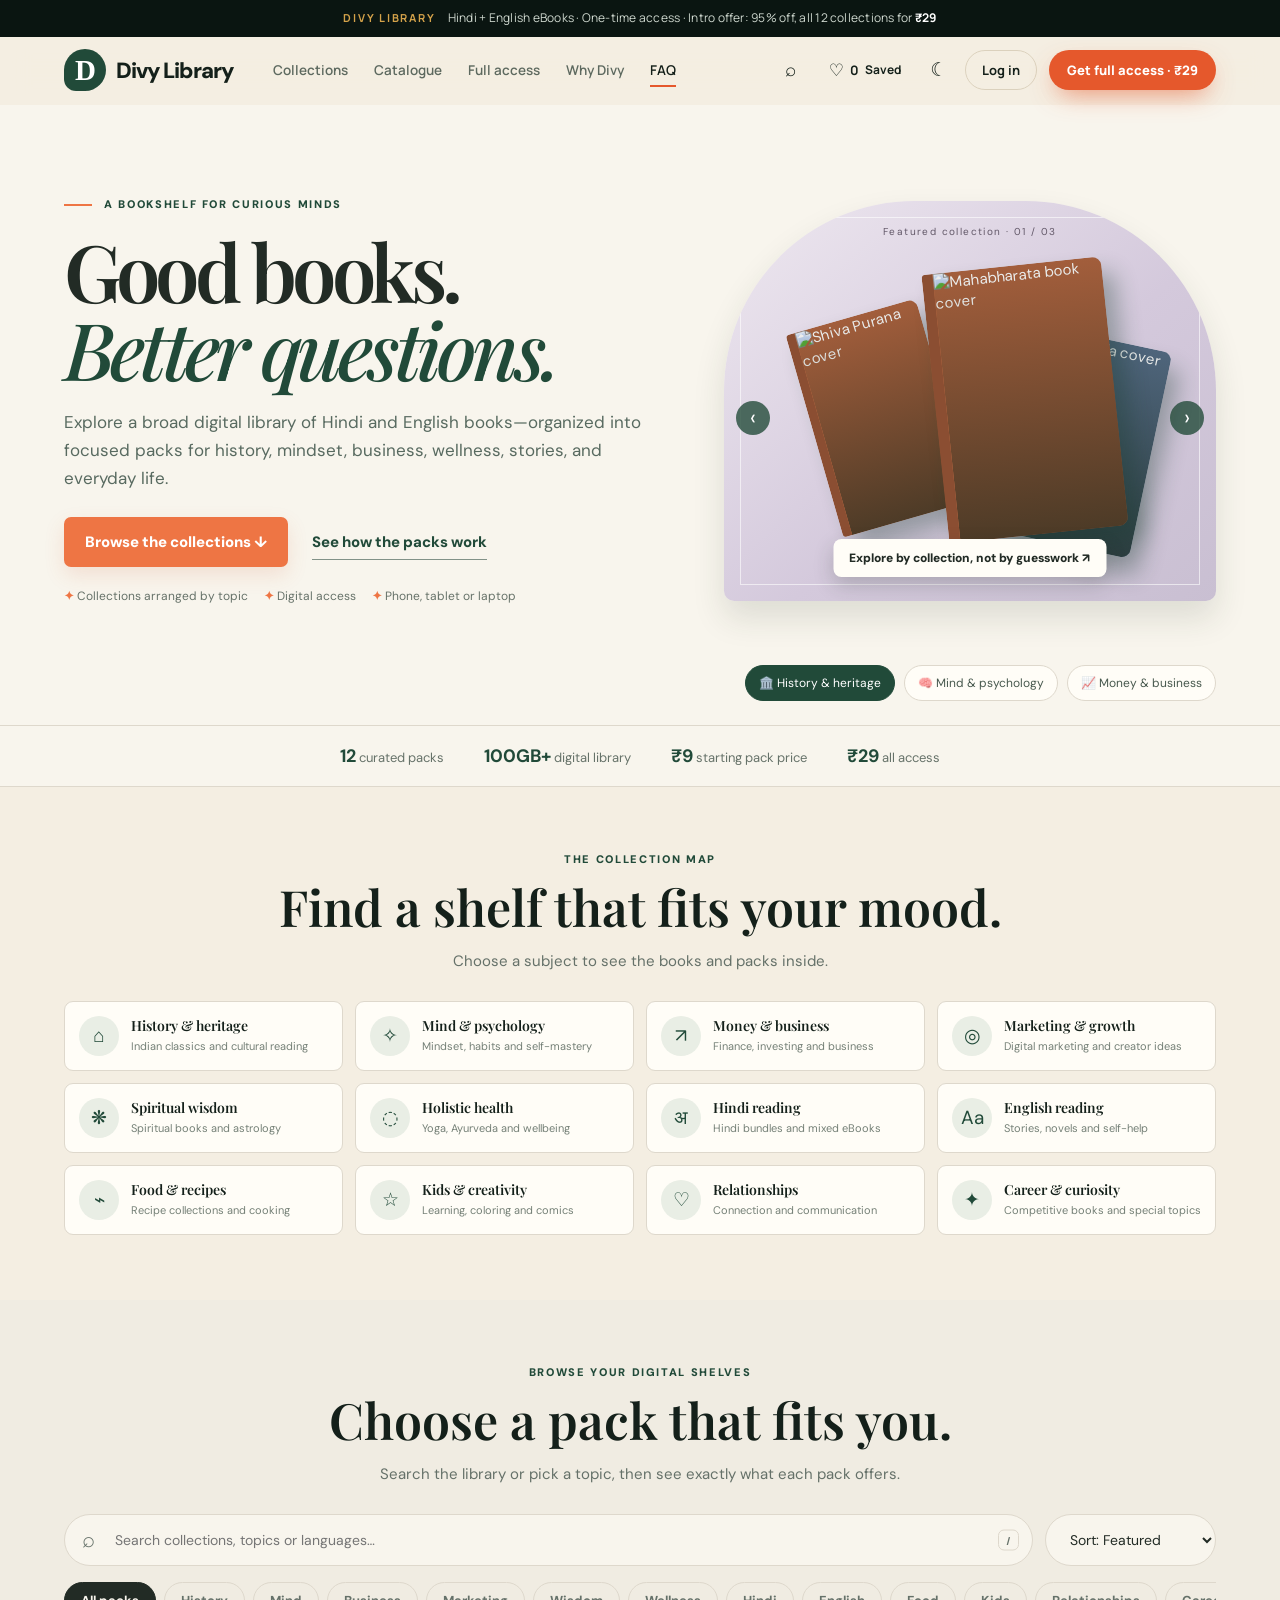
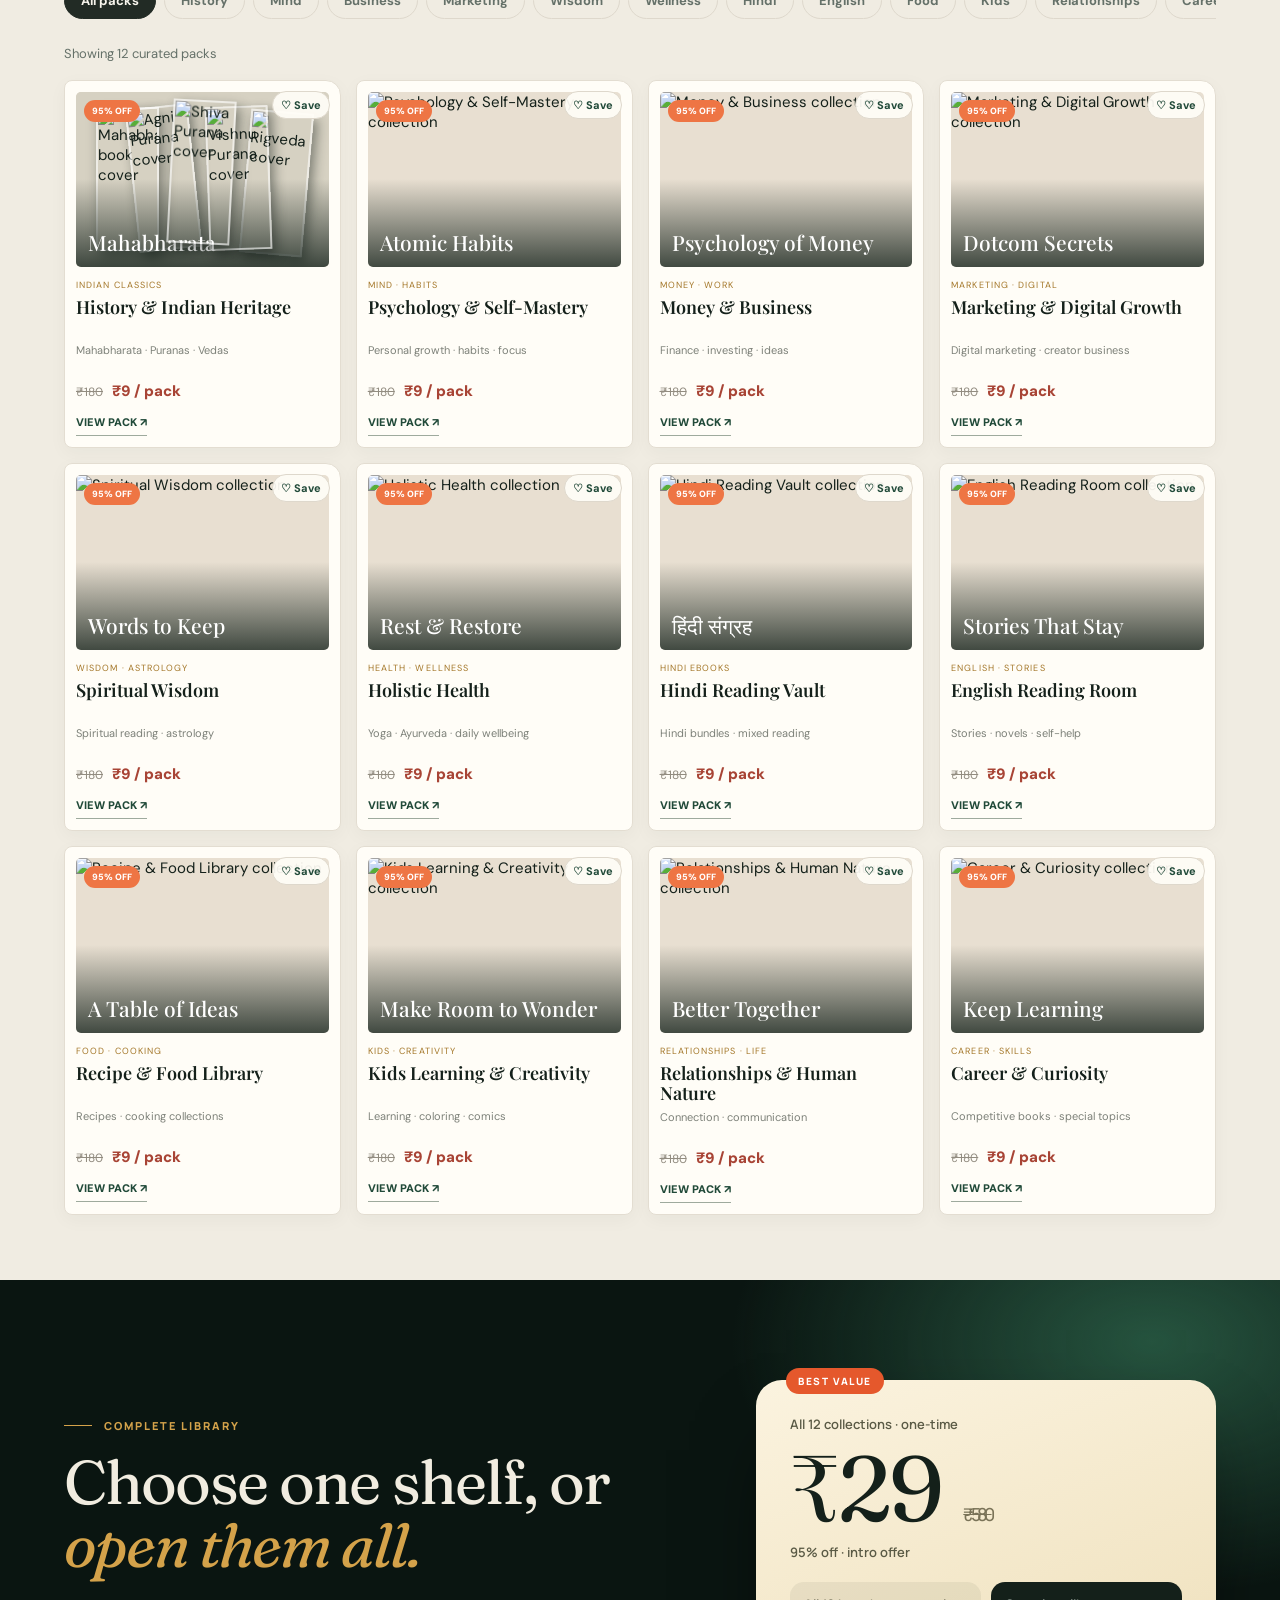
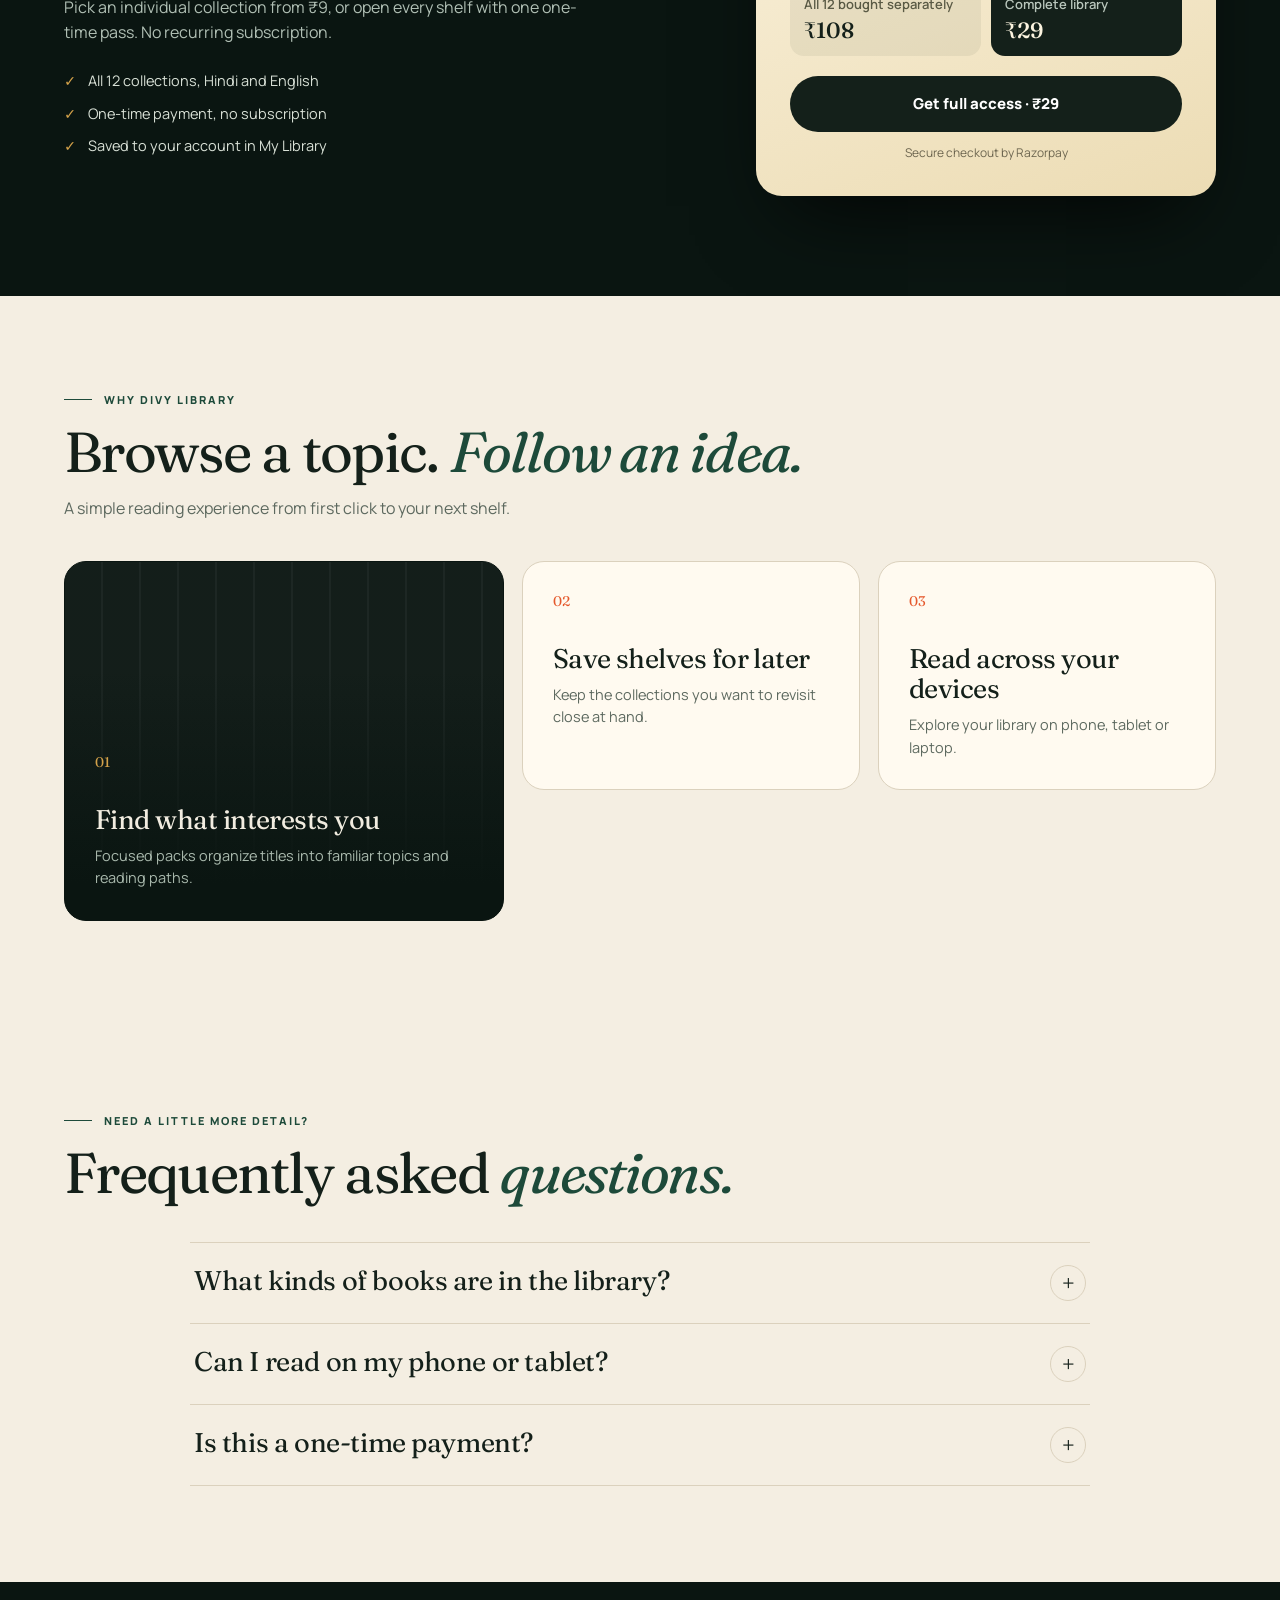
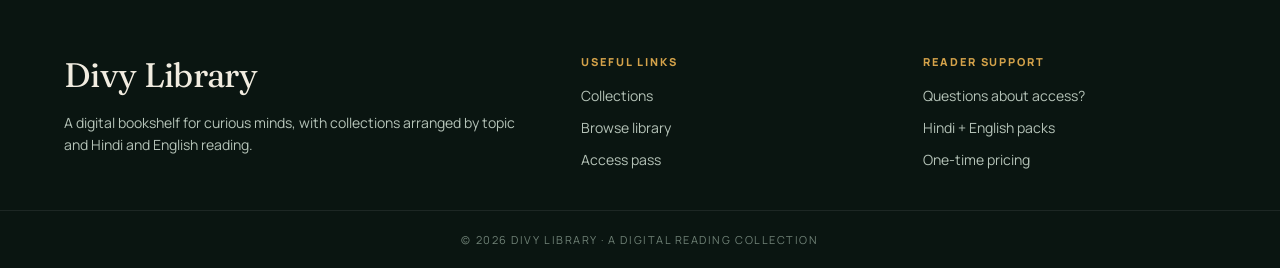
==== commit 530914aa: "Update sandbox pack pricing to ₹9 and ₹29" ====
--- a/index.html
+++ b/index.html
@@ -10,17 +10,17 @@
 <meta property="og:image" content="https://divylibrary.in/og-image.jpg"><meta name="twitter:card" content="summary_large_image">
 <link rel="preconnect" href="https://images.unsplash.com"><link rel="preconnect" href="https://m.media-amazon.com"><link rel="preconnect" href="https://cdn01.sapnaonline.com"><link rel="stylesheet" href="styles.css"><script defer src="auth-config.js"></script>
  <script type="application/ld+json">{"@context":"https://schema.org","@graph":[{"@type":"Organization","name":"Divy Library","url":"https://divylibrary.in/"},{"@type":"WebSite","name":"Divy Library","url":"https://divylibrary.in/","inLanguage":["en","hi"]}]}</script></head>
-<body><a class="skip" href="#main">Skip to content</a><div id="app"><div class="ticker"><b>DIVY LIBRARY</b> Hindi + English eBooks · One-time access · Intro offer: 95% off, all 12 collections for <strong>₹79</strong></div>
-<header class="header"><a class="logo" href="#top-of-page" aria-label="Divy Library home"><b>D</b><span>Divy Library</span></a><nav class="navlinks" id="site-nav" aria-label="Main"><a href="#collections">Collections</a><a href="#library">Catalogue</a><a href="#access">Full access</a><a href="#notes">Why Divy</a><a href="#faq">FAQ</a></nav><div class="tools"><button type="button" aria-label="Search the catalogue" id="jump">⌕</button><button class="saved-trigger" id="saved-trigger" type="button" aria-pressed="false"><span>♡</span> <b id="saved-count">0</b><small>Saved</small></button><button id="theme-toggle" type="button" aria-label="Toggle dark mode">☾</button><button class="account-trigger" id="account-trigger" type="button">Log in</button><button class="menu-btn" id="menu-toggle" type="button" aria-expanded="false" aria-controls="site-nav" aria-label="Open menu">☰</button><a class="explore" href="#access">Get full access · ₹79</a></div></header>
+<body><a class="skip" href="#main">Skip to content</a><div id="app"><div class="ticker"><b>DIVY LIBRARY</b> Hindi + English eBooks · One-time access · Intro offer: 95% off, all 12 collections for <strong>₹29</strong></div>
+<header class="header"><a class="logo" href="#top-of-page" aria-label="Divy Library home"><b>D</b><span>Divy Library</span></a><nav class="navlinks" id="site-nav" aria-label="Main"><a href="#collections">Collections</a><a href="#library">Catalogue</a><a href="#access">Full access</a><a href="#notes">Why Divy</a><a href="#faq">FAQ</a></nav><div class="tools"><button type="button" aria-label="Search the catalogue" id="jump">⌕</button><button class="saved-trigger" id="saved-trigger" type="button" aria-pressed="false"><span>♡</span> <b id="saved-count">0</b><small>Saved</small></button><button id="theme-toggle" type="button" aria-label="Toggle dark mode">☾</button><button class="account-trigger" id="account-trigger" type="button">Log in</button><button class="menu-btn" id="menu-toggle" type="button" aria-expanded="false" aria-controls="site-nav" aria-label="Open menu">☰</button><a class="explore" href="#access">Get full access · ₹29</a></div></header>
 <main id="main"><section class="hero orig" id="top-of-page"><div><div class="eyebrow" id="kicker">A bookshelf for curious minds</div><h1 id="headline">Good books.<br><em>Better questions.</em></h1><p class="lead" id="lead">Explore a broad digital library of Hindi and English books—organized into focused packs for history, mindset, business, wellness, stories, and everyday life.</p><div class="actions"><a class="primary" href="#collections">Browse the collections ↓</a><button class="text-btn" id="next">See how the packs work</button></div><div class="meta"><span><b>✦</b> Collections arranged by topic</span><span><b>✦</b> Digital access</span><span><b>✦</b> Phone, tablet or laptop</span></div></div><div class="stage"><div class="stage-label">Featured collection · <span id="slide-no">01 / 03</span></div><div class="side"><img id="side-img-left" src="https://bookkish.com/cdn/shop/products/shivpuran_892x.jpg?v=1724674452" alt="Shiva Purana cover"><small>ALSO IN THIS PACK</small><span id="side-title-left">Shiva Purana</span></div><div class="side right"><img id="side-img-right" src="https://cdn.exoticindia.com/images/products/original/books-2019-009/mzi097.webp" alt="Rigveda cover"><small>ALSO IN THIS PACK</small><span id="side-title-right">Rigveda</span></div><div class="cover"><img id="hero-img" fetchpriority="high" decoding="async" src="https://cdn01.sapnaonline.com/product_media/9788172764654/md_9788172764654.jpg" alt="Mahabharata book cover"><small id="cover-brand">DIVY LIBRARY · HERITAGE</small><strong id="cover-title">Mahabharata</strong><span id="cover-subtitle">INDIAN CLASSIC · HISTORY & HERITAGE</span></div><button class="arrow prev" id="prev">‹</button><button class="arrow next" id="forward">›</button><div class="caption">Explore by collection, not by guesswork ↗</div></div></section>
-<div class="picks orig"><button class="pick active" data-pick="0">🏛️ History & heritage</button><button class="pick" data-pick="1">🧠 Mind & psychology</button><button class="pick" data-pick="2">📈 Money & business</button></div><div class="stats orig"><span><b>12</b> curated packs</span><span><b>100GB+</b> digital library</span><span><b>₹12</b> starting pack price</span><span><b>₹79</b> all access</span></div>
+<div class="picks orig"><button class="pick active" data-pick="0">🏛️ History & heritage</button><button class="pick" data-pick="1">🧠 Mind & psychology</button><button class="pick" data-pick="2">📈 Money & business</button></div><div class="stats orig"><span><b>12</b> curated packs</span><span><b>100GB+</b> digital library</span><span><b>₹9</b> starting pack price</span><span><b>₹29</b> all access</span></div>
 <section class="section orig" id="collections"><div class="head"><div class="eyebrow">The collection map</div><h2>Find a shelf that fits your mood.</h2><p>Choose a subject to see the books and packs inside.</p></div><div class="collection-grid"><div role="button" tabindex="0" class="collection" data-jump="history"><span class="symbol">⌂</span><span><strong>History & heritage</strong><small>Indian classics and cultural reading</small></span></div><div role="button" tabindex="0" class="collection" data-jump="mind"><span class="symbol">✧</span><span><strong>Mind & psychology</strong><small>Mindset, habits and self-mastery</small></span></div><div role="button" tabindex="0" class="collection" data-jump="money"><span class="symbol">↗</span><span><strong>Money & business</strong><small>Finance, investing and business</small></span></div><div role="button" tabindex="0" class="collection" data-jump="marketing"><span class="symbol">◎</span><span><strong>Marketing & growth</strong><small>Digital marketing and creator ideas</small></span></div><div role="button" tabindex="0" class="collection" data-jump="spirituality"><span class="symbol">❋</span><span><strong>Spiritual wisdom</strong><small>Spiritual books and astrology</small></span></div><div role="button" tabindex="0" class="collection" data-jump="wellness"><span class="symbol">◌</span><span><strong>Holistic health</strong><small>Yoga, Ayurveda and wellbeing</small></span></div><div role="button" tabindex="0" class="collection" data-jump="hindi"><span class="symbol">अ</span><span><strong>Hindi reading</strong><small>Hindi bundles and mixed eBooks</small></span></div><div role="button" tabindex="0" class="collection" data-jump="english"><span class="symbol">Aa</span><span><strong>English reading</strong><small>Stories, novels and self-help</small></span></div><div role="button" tabindex="0" class="collection" data-jump="food"><span class="symbol">⌁</span><span><strong>Food & recipes</strong><small>Recipe collections and cooking</small></span></div><div role="button" tabindex="0" class="collection" data-jump="kids"><span class="symbol">☆</span><span><strong>Kids & creativity</strong><small>Learning, coloring and comics</small></span></div><div role="button" tabindex="0" class="collection" data-jump="relationships"><span class="symbol">♡</span><span><strong>Relationships</strong><small>Connection and communication</small></span></div><div role="button" tabindex="0" class="collection" data-jump="career"><span class="symbol">✦</span><span><strong>Career & curiosity</strong><small>Competitive books and special topics</small></span></div></div></section>
 <section class="section library orig" id="library"><div class="head"><div class="eyebrow">Browse your digital shelves</div><h2>Choose a pack that fits you.</h2><p>Search the library or pick a topic, then see exactly what each pack offers.</p></div><div class="toolbar"><div class="search-wrap"><input class="search" id="search" type="search" aria-label="Search collections" placeholder="Search collections, topics or languages…"><kbd aria-hidden="true">/</kbd></div><select class="sort" id="sort" aria-label="Sort packs"><option value="">Sort: Featured</option><option value="p-asc">Price: low to high</option><option value="p-desc">Price: high to low</option><option value="az">Name: A–Z</option></select><div class="filters"><button class="filter active" data-filter="all">All packs</button><button class="filter" data-filter="history">History</button><button class="filter" data-filter="mind">Mind</button><button class="filter" data-filter="money">Business</button><button class="filter" data-filter="marketing">Marketing</button><button class="filter" data-filter="spirituality">Wisdom</button><button class="filter" data-filter="wellness">Wellness</button><button class="filter" data-filter="hindi">Hindi</button><button class="filter" data-filter="english">English</button><button class="filter" data-filter="food">Food</button><button class="filter" data-filter="kids">Kids</button><button class="filter" data-filter="relationships">Relationships</button><button class="filter" data-filter="career">Career</button></div></div><div class="recent" id="recent" hidden><b>Recently viewed</b><span id="recent-list"></span></div><div class="result" id="count">Showing 12 curated packs</div><div class="grid" id="packs"></div><p class="empty-state" id="empty" hidden>No shelves match this search.</p></section>
-<section class="pricing" id="access"><div class="pricing-inner"><div><div class="eyebrow">Complete library</div><h2>Choose one shelf, or <em>open them all.</em></h2><p>Pick an individual collection from ₹12, or open every shelf with one one-time pass. No recurring subscription.</p><ul class="pass-points"><li>All 12 collections, Hindi and English</li><li>One-time payment, no subscription</li><li>Saved to your account in My Library</li></ul></div><div class="price-card"><span>All 12 collections · one-time</span><strong>₹79 <del>₹1,580</del></strong><span>95% off · intro offer</span><div class="compare"><div><span>All 12 bought separately</span><b>₹185</b></div><div><span>Complete library</span><b>₹79</b></div></div><button id="buy" type="button">Get full access · ₹79</button><small class="fine">Secure checkout by Razorpay</small></div></div></section>
+<section class="pricing" id="access"><div class="pricing-inner"><div><div class="eyebrow">Complete library</div><h2>Choose one shelf, or <em>open them all.</em></h2><p>Pick an individual collection from ₹9, or open every shelf with one one-time pass. No recurring subscription.</p><ul class="pass-points"><li>All 12 collections, Hindi and English</li><li>One-time payment, no subscription</li><li>Saved to your account in My Library</li></ul></div><div class="price-card"><span>All 12 collections · one-time</span><strong>₹29 <del>₹580</del></strong><span>95% off · intro offer</span><div class="compare"><div><span>All 12 bought separately</span><b>₹108</b></div><div><span>Complete library</span><b>₹29</b></div></div><button id="buy" type="button">Get full access · ₹29</button><small class="fine">Secure checkout by Razorpay</small></div></div></section>
 
-<div class="pack-payment-overlay" id="pack-payment-overlay" hidden><section class="pack-payment-dialog" role="dialog" aria-modal="true" aria-labelledby="pack-payment-title"><button class="pack-payment-close" type="button" aria-label="Close pack details">×</button><div class="eyebrow">Secure checkout · selected access</div><h2 id="pack-payment-title"></h2><p id="pack-payment-description"></p><div class="pack-payment-meta"><span id="pack-payment-count"></span><strong id="pack-payment-price"></strong></div><ul class="pay-includes"><li>Instant, one-time access to this collection</li><li>Saved to your account in My Library</li><li>No subscription or recurring charge</li></ul><button class="pay-upsell" id="pay-upsell" type="button" hidden><span><b>Want every shelf?</b>All 12 collections for ₹79</span><span>Get all ↗</span></button><div class="pack-payment-sandbox"><b>RAZORPAY TEST MODE</b><span>No real money will be charged.</span></div><button class="primary" id="pack-payment-buy" type="button"></button><button class="share-btn" id="pack-share" type="button">🔗 Copy link to this pack</button><p class="pack-payment-status" id="pack-payment-status" role="status" aria-live="polite" hidden></p><div class="pack-payment-actions" id="pack-payment-actions" hidden><button id="pack-payment-receipt" type="button">Download test receipt</button><button id="pack-payment-library" type="button">Open My Library</button><button id="pack-payment-retry" type="button">Retry payment</button></div></section></div><section class="section" id="notes"><div class="head"><div class="eyebrow">Why Divy Library</div><h2>Browse a topic. <em>Follow an idea.</em></h2><p>A simple reading experience from first click to your next shelf.</p></div><div class="benefits"><article class="benefit" data-n="01"><strong>Find what interests you</strong><p>Focused packs organize titles into familiar topics and reading paths.</p></article><article class="benefit" data-n="02"><strong>Save shelves for later</strong><p>Keep the collections you want to revisit close at hand.</p></article><article class="benefit" data-n="03"><strong>Read across your devices</strong><p>Explore your library on phone, tablet or laptop.</p></article></div></section>
+<div class="pack-payment-overlay" id="pack-payment-overlay" hidden><section class="pack-payment-dialog" role="dialog" aria-modal="true" aria-labelledby="pack-payment-title"><button class="pack-payment-close" type="button" aria-label="Close pack details">×</button><div class="eyebrow">Secure checkout · selected access</div><h2 id="pack-payment-title"></h2><p id="pack-payment-description"></p><div class="pack-payment-meta"><span id="pack-payment-count"></span><strong id="pack-payment-price"></strong></div><ul class="pay-includes"><li>Instant, one-time access to this collection</li><li>Saved to your account in My Library</li><li>No subscription or recurring charge</li></ul><button class="pay-upsell" id="pay-upsell" type="button" hidden><span><b>Want every shelf?</b>All 12 collections for ₹29</span><span>Get all ↗</span></button><div class="pack-payment-sandbox"><b>RAZORPAY TEST MODE</b><span>No real money will be charged.</span></div><button class="primary" id="pack-payment-buy" type="button"></button><button class="share-btn" id="pack-share" type="button">🔗 Copy link to this pack</button><p class="pack-payment-status" id="pack-payment-status" role="status" aria-live="polite" hidden></p><div class="pack-payment-actions" id="pack-payment-actions" hidden><button id="pack-payment-receipt" type="button">Download test receipt</button><button id="pack-payment-library" type="button">Open My Library</button><button id="pack-payment-retry" type="button">Retry payment</button></div></section></div><section class="section" id="notes"><div class="head"><div class="eyebrow">Why Divy Library</div><h2>Browse a topic. <em>Follow an idea.</em></h2><p>A simple reading experience from first click to your next shelf.</p></div><div class="benefits"><article class="benefit" data-n="01"><strong>Find what interests you</strong><p>Focused packs organize titles into familiar topics and reading paths.</p></article><article class="benefit" data-n="02"><strong>Save shelves for later</strong><p>Keep the collections you want to revisit close at hand.</p></article><article class="benefit" data-n="03"><strong>Read across your devices</strong><p>Explore your library on phone, tablet or laptop.</p></article></div></section>
 <section class="section" id="faq"><div class="head"><div class="eyebrow">Need a little more detail?</div><h2>Frequently asked <em>questions.</em></h2></div><div class="faq"><details><summary>What kinds of books are in the library?</summary><p>Hindi and English books across focused subject collections.</p></details><details><summary>Can I read on my phone or tablet?</summary><p>Yes, browse on your phone, tablet or laptop.</p></details><details><summary>Is this a one-time payment?</summary><p>The access pass is a one-time payment with no recurring plan.</p></details></div></section></main>
 <footer class="footer"><section><h3>Divy Library</h3><p>A digital bookshelf for curious minds, with collections arranged by topic and Hindi and English reading.</p></section><section><h3>Useful links</h3><ul><li><a href="#collections">Collections</a></li><li><a href="#library">Browse library</a></li><li><a href="#access">Access pass</a></li></ul></section><section><h3>Reader support</h3><ul><li>Questions about access?</li><li>Hindi + English packs</li><li>One-time pricing</li></ul></section></footer><div class="copyright">© 2026 DIVY LIBRARY · A DIGITAL READING COLLECTION</div>
-<aside class="offer" id="offer" aria-label="Introductory offer"><div class="offer-top"><span>INTRO OFFER · 95% OFF</span><button id="close-offer" type="button" aria-label="Dismiss offer">×</button></div><h3>Open every shelf.</h3><p>All 12 collections for <strong>₹79</strong>, one time only.</p><button class="offer-cta" id="offer-cta" type="button">See full access</button><small>No recurring plan</small></aside><button class="top" id="top" type="button" aria-label="Back to top">↑</button></div>
+<aside class="offer" id="offer" aria-label="Introductory offer"><div class="offer-top"><span>INTRO OFFER · 95% OFF</span><button id="close-offer" type="button" aria-label="Dismiss offer">×</button></div><h3>Open every shelf.</h3><p>All 12 collections for <strong>₹29</strong>, one time only.</p><button class="offer-cta" id="offer-cta" type="button">See full access</button><small>No recurring plan</small></aside><button class="top" id="top" type="button" aria-label="Back to top">↑</button></div>
 
 <script defer src="app.js"></script><script defer src="extras.js"></script><script type="module" src="auth.js"></script><script type="module" src="payments.js"></script></body></html>
